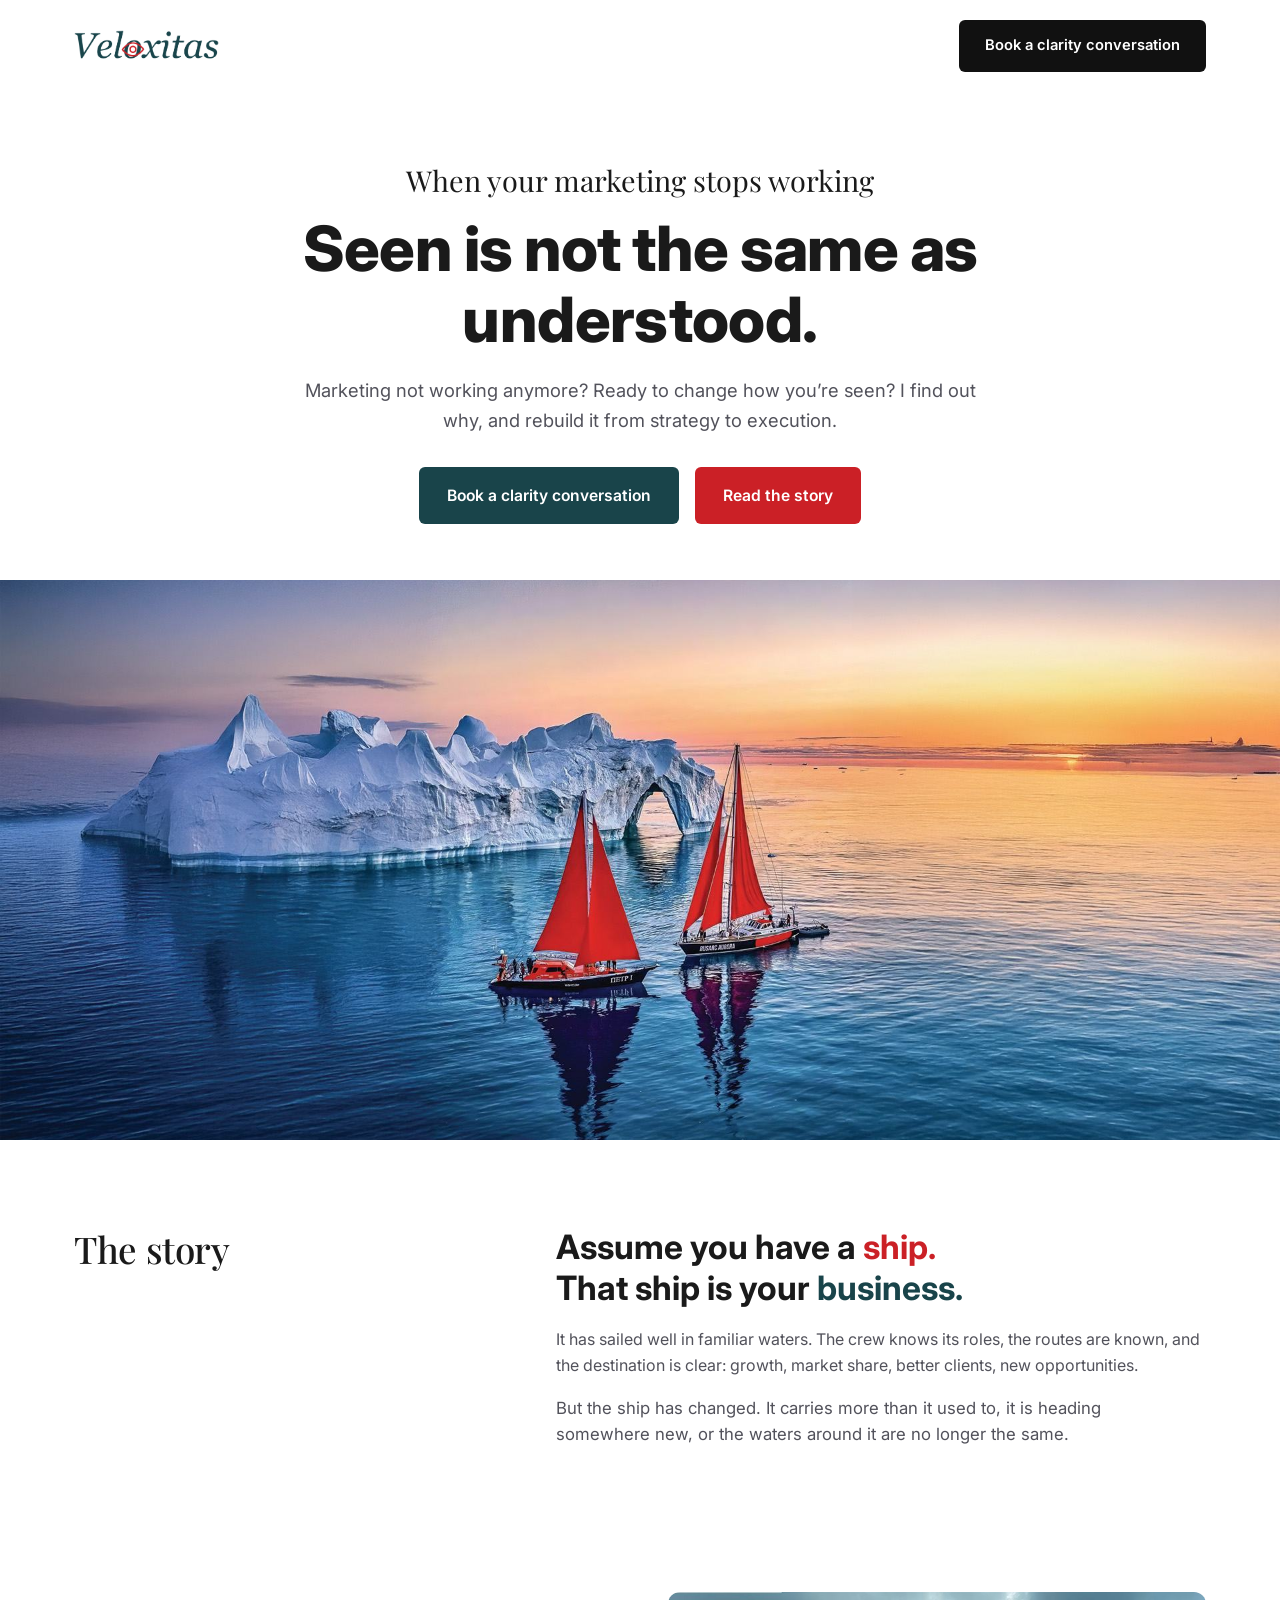
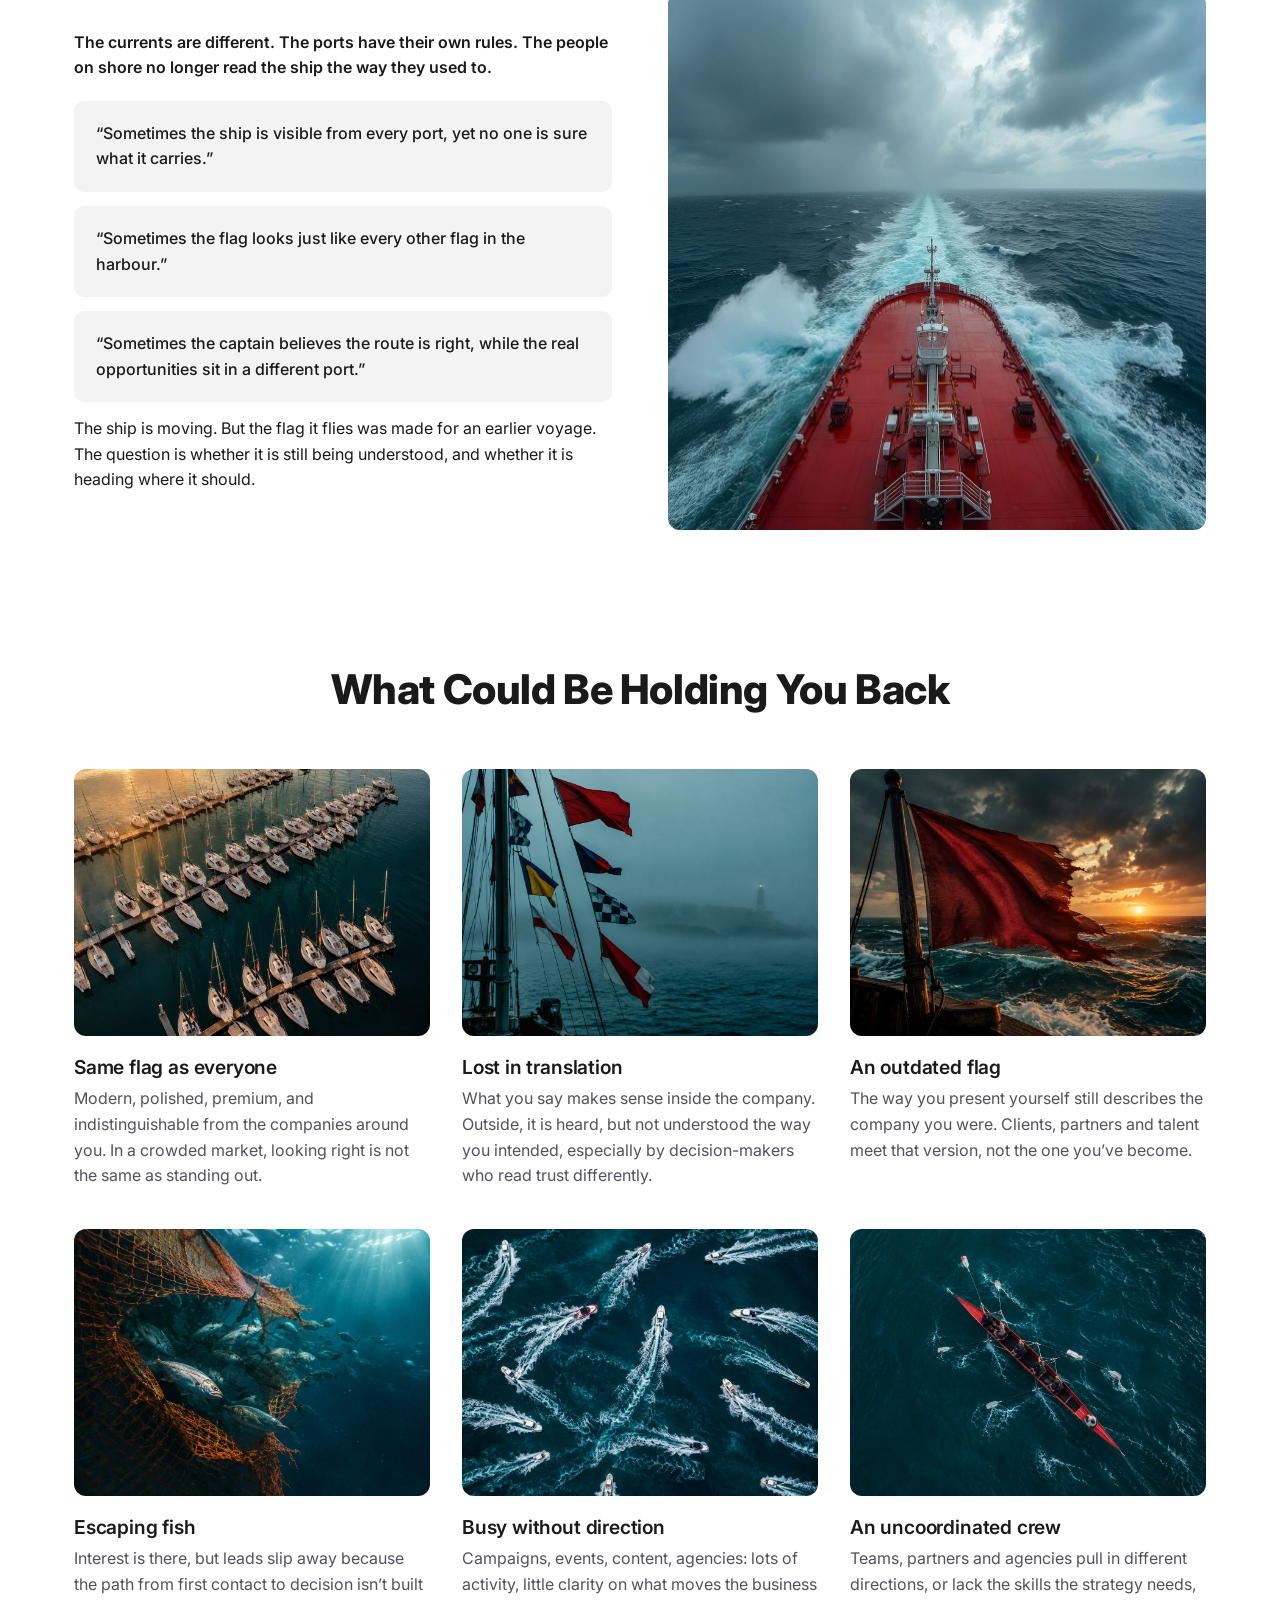
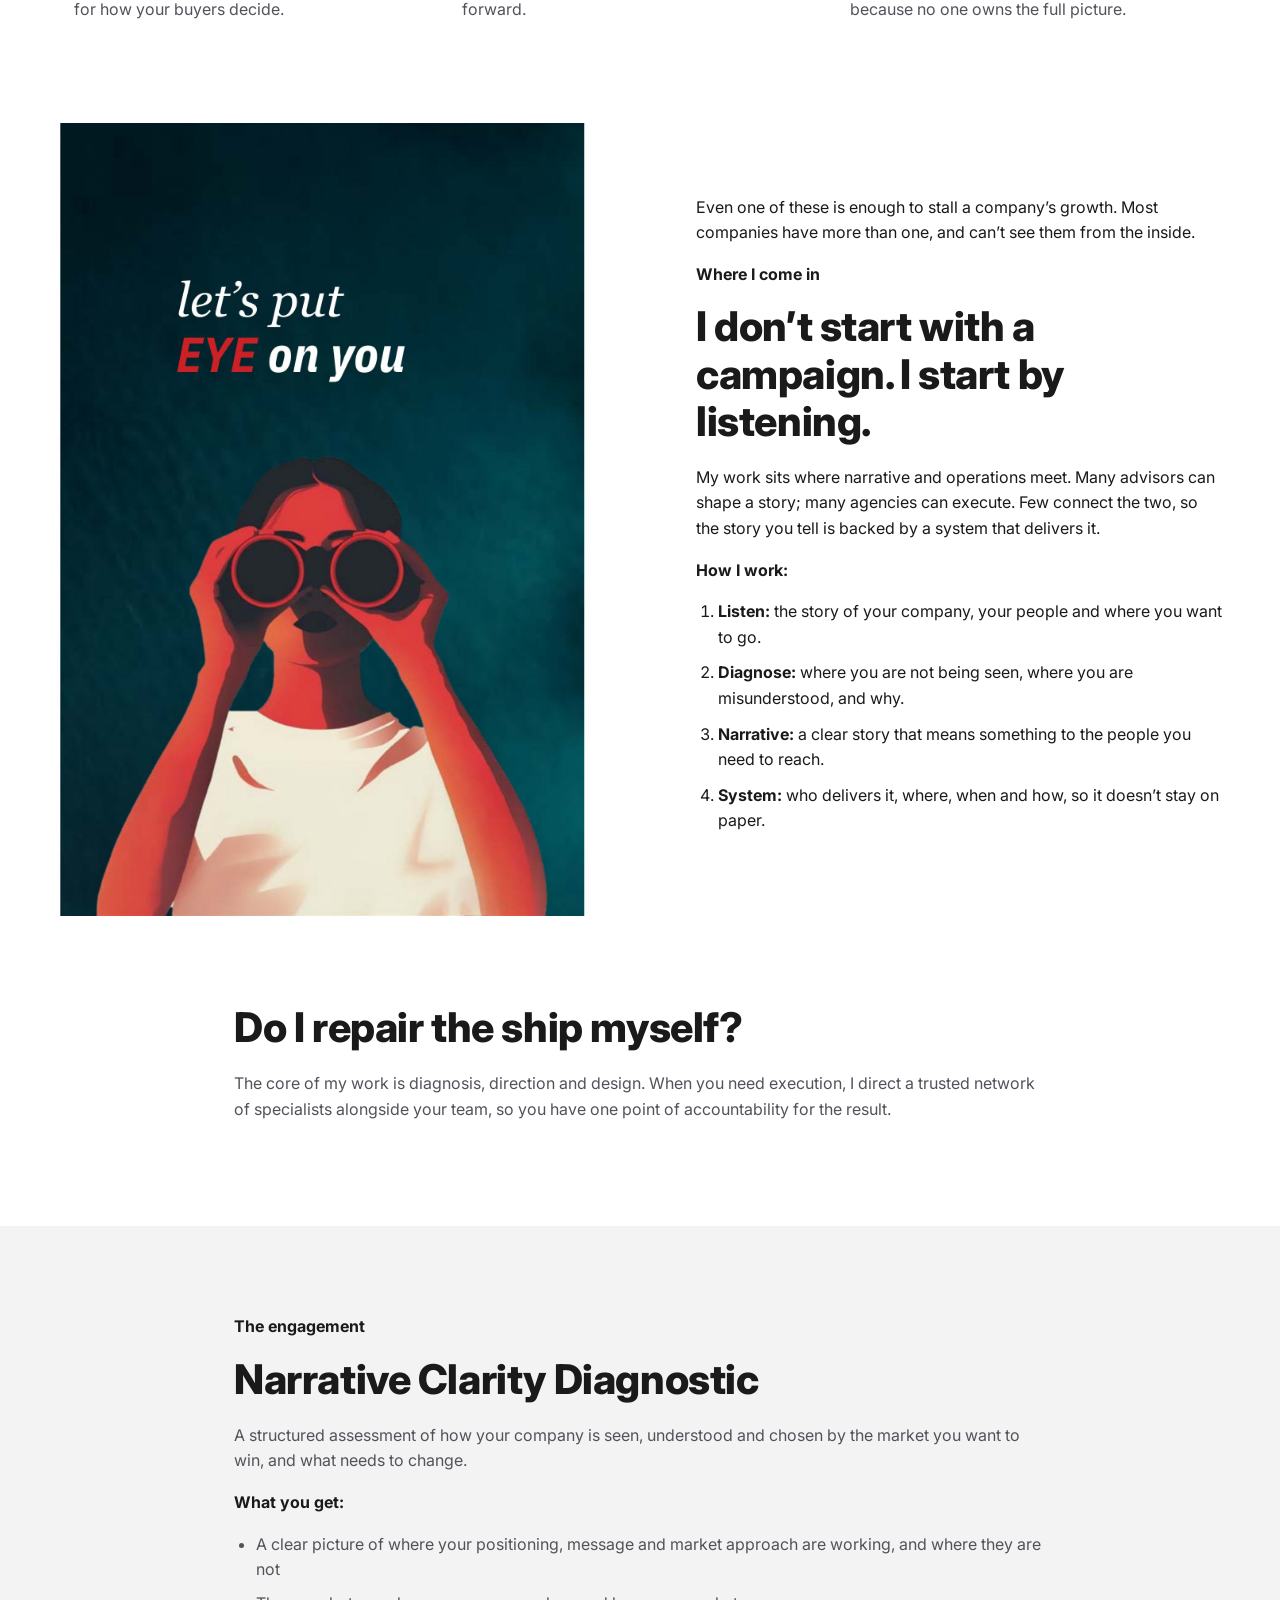
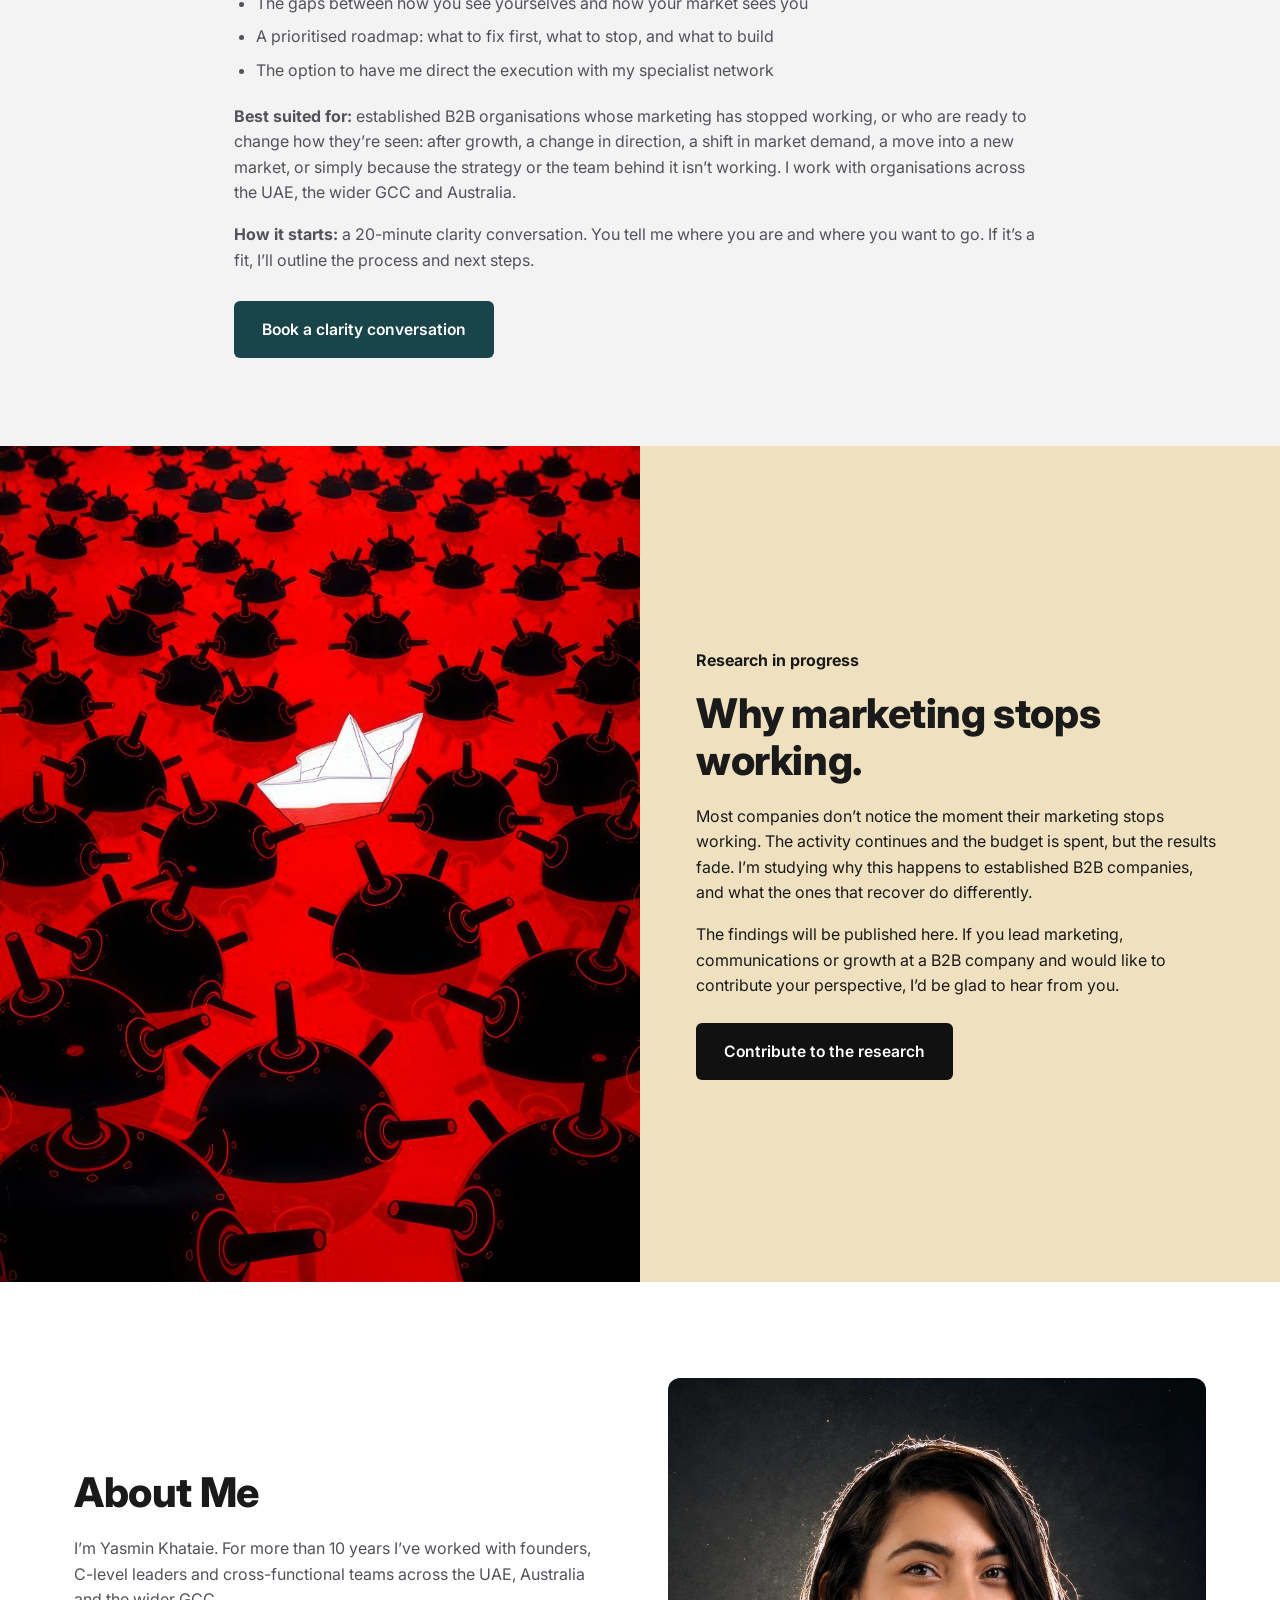
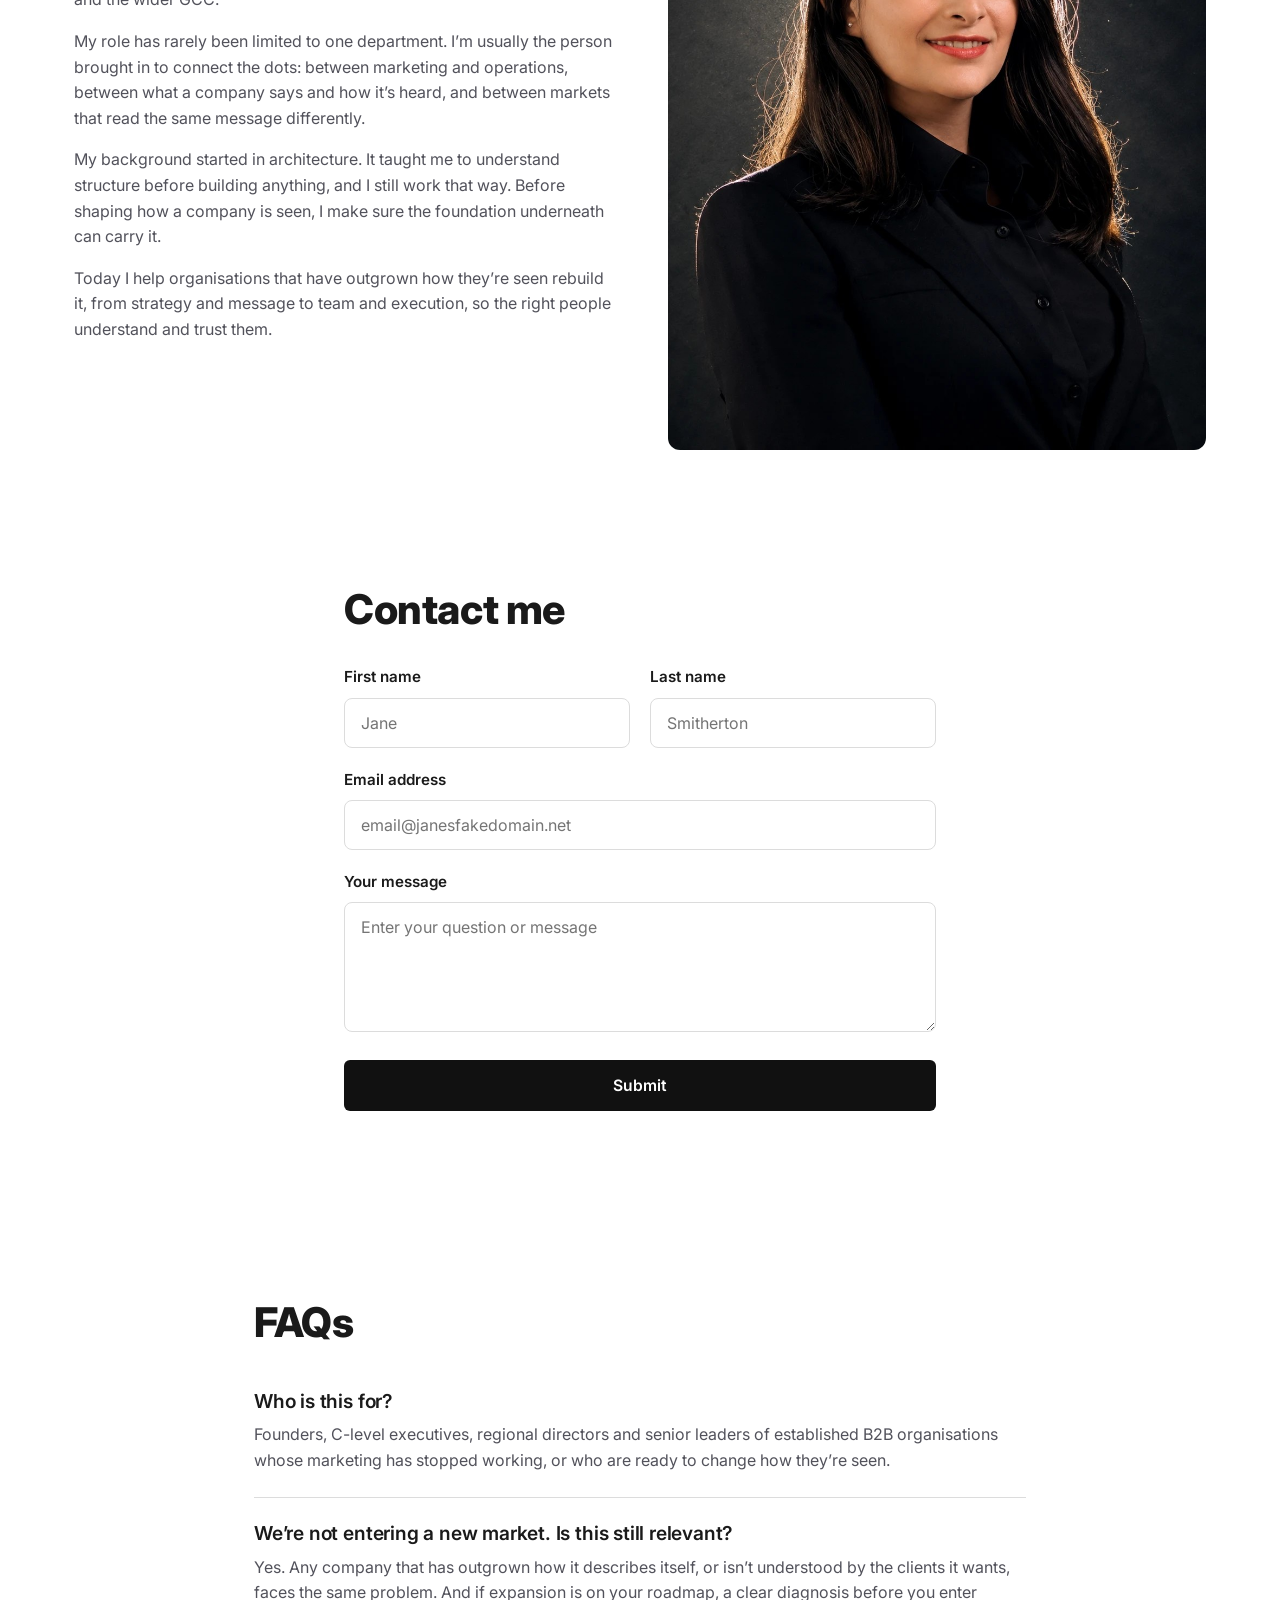
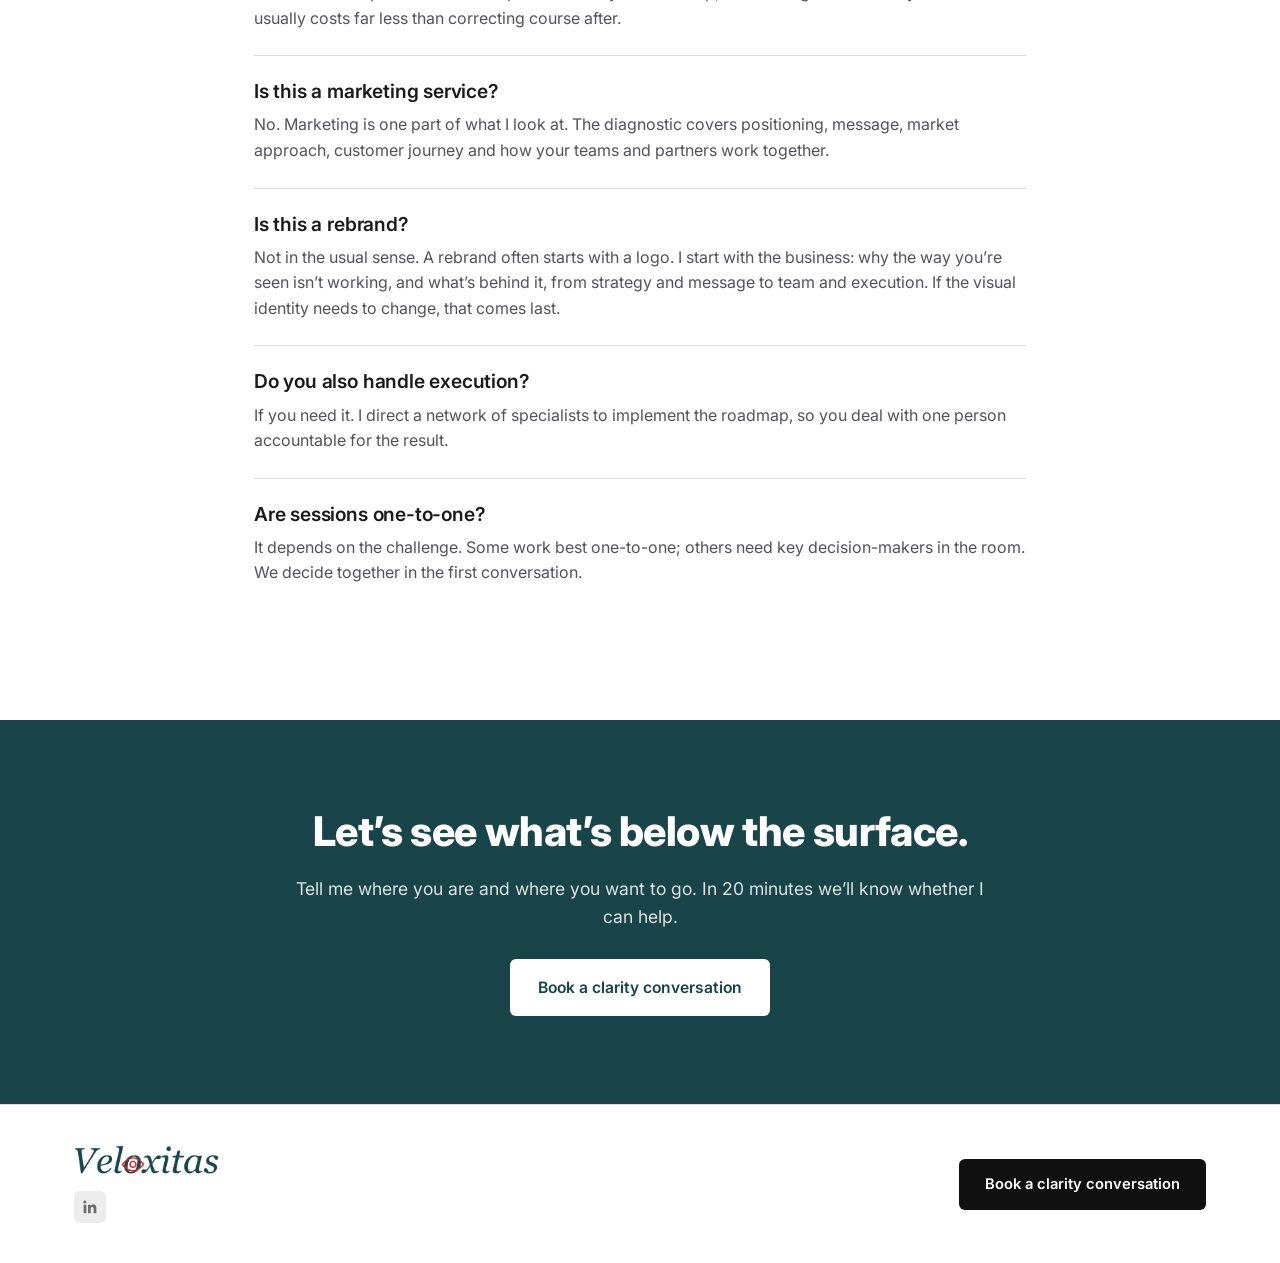
==== index.html @ 5ca8a9f6 "Remove announcement bar linking to Veloxitas Agency Co-Authored-By: Claude Opus 5.5 <noreply@anthrop" ====
<!DOCTYPE html>
<html lang="en">
<head>
<meta charset="UTF-8">
<meta name="viewport" content="width=device-width, initial-scale=1.0">
<title>Veloxitas | When your marketing stops working</title>
<meta name="description" content="Marketing not working anymore? Ready to change how you&rsquo;re seen? Yasmin Khataie finds out why, and rebuilds it from strategy to execution.">
<link rel="icon" href="assets/favicon.svg" type="image/svg+xml">
<link rel="preconnect" href="https://fonts.googleapis.com">
<link rel="preconnect" href="https://fonts.gstatic.com" crossorigin>
<link href="https://fonts.googleapis.com/css2?family=Playfair+Display:ital,wght@0,500;0,600;1,500;1,600&family=Inter:wght@400;500;600;700;800&display=swap" rel="stylesheet">
<link rel="stylesheet" href="styles.css">
</head>
<body>

<a class="skip-link" href="#main">Skip to content</a>

<!-- STICKY TOP (header) -->
<div class="site-top">
  <!-- HEADER -->
  <header class="site-header">
    <div class="container header-inner">
      <a href="#top" class="logo" aria-label="Veloxitas — home">
        <img src="assets/logo-veloxitas.png" alt="Veloxitas" class="logo-img">
      </a>
      <a href="https://calendly.com/yasmin-veloxitas" target="_blank" rel="noopener" class="btn btn-dark nav-cta">Book a clarity conversation</a>
      <button class="nav-toggle" aria-label="Toggle menu" aria-expanded="false" aria-controls="mobile-menu">
        <span></span><span></span><span></span>
      </button>
    </div>
    <div class="mobile-menu" id="mobile-menu">
      <a href="#story">The story</a>
      <a href="#problems">What's holding you back</a>
      <a href="#how-it-works">The engagement</a>
      <a href="#research">Research</a>
      <a href="#about">About me</a>
      <a href="#faqs">FAQs</a>
      <a href="https://calendly.com/yasmin-veloxitas" target="_blank" rel="noopener" class="btn btn-dark">Book a clarity conversation</a>
    </div>
  </header>
</div>

<main id="main">

  <!-- HERO -->
  <section class="hero" id="top">
    <div class="container hero-inner">
      <p class="eyebrow">When your marketing stops working</p>
      <h1>Seen is not the same as understood.</h1>
      <p class="hero-lead">Marketing not working anymore? Ready to change how you&rsquo;re seen? I find out why, and rebuild it from strategy to execution.</p>
      <div class="btn-row">
        <a href="https://calendly.com/yasmin-veloxitas" target="_blank" rel="noopener" class="btn btn-teal">Book a clarity conversation</a>
        <a href="#story" class="btn btn-red">Read the story</a>
      </div>
    </div>
    <div class="hero-image">
      <img src="assets/hero-iceberg.jpg" alt="Two sailboats with red sails gliding past an iceberg at sunset" loading="eager">
    </div>
  </section>

  <!-- STORY -->
  <section class="story" id="story">
    <div class="container story-grid">
      <h2 class="story-title">The story</h2>
      <div class="story-copy">
        <p class="story-statement"><strong>Assume you have a <span class="text-red">ship.</span></strong>
        <strong>That ship is your <span class="text-teal">business.</span></strong></p>
        <p>It has sailed well in familiar waters. The crew knows its roles, the routes are known, and the destination is clear: growth, market share, better clients, new opportunities.</p>
        <p>But the ship has changed. It carries more than it used to, it is heading somewhere new, or the waters around it are no longer the same.</p>
      </div>
    </div>
  </section>

  <!-- DESTINATION -->
  <section class="destination">
    <div class="container destination-grid">
      <div class="destination-copy">
        <p class="destination-note">The currents are different. The ports have their own rules. The people on shore no longer read the ship the way they used to.</p>
        <div class="quote-bubble">&ldquo;Sometimes the ship is visible from every port, yet no one is sure what it carries.&rdquo;</div>
        <div class="quote-bubble">&ldquo;Sometimes the flag looks just like every other flag in the harbour.&rdquo;</div>
        <div class="quote-bubble">&ldquo;Sometimes the captain believes the route is right, while the real opportunities sit in a different port.&rdquo;</div>
        <p class="destination-close">The ship is moving. But the flag it flies was made for an earlier voyage. The question is whether it is still being understood, and whether it is heading where it should.</p>
      </div>
      <div class="destination-image">
        <img src="assets/ship-storm.jpg" alt="The bow of a red ship cutting through a stormy sea" loading="lazy">
      </div>
    </div>
  </section>

  <!-- PROBLEMS -->
  <section class="problems" id="problems">
    <div class="container">
      <h2 class="section-heading center">What Could Be Holding You Back</h2>
      <div class="card-grid">
        <article class="card">
          <img src="assets/card-same-flag.jpg" alt="Aerial view of rows of identical white sailboats moored in a marina" loading="lazy">
          <h3>Same flag as everyone</h3>
          <p>Modern, polished, premium, and indistinguishable from the companies around you. In a crowded market, looking right is not the same as standing out.</p>
        </article>
        <article class="card">
          <img src="assets/card-lost-in-translation.jpg" alt="Signal flags on a ship's mast in thick fog, a lighthouse faint in the distance" loading="lazy">
          <h3>Lost in translation</h3>
          <p>What you say makes sense inside the company. Outside, it is heard, but not understood the way you intended, especially by decision-makers who read trust differently.</p>
        </article>
        <article class="card">
          <img src="assets/card-outdated-flag.jpg" alt="A faded, frayed red flag on an old ship against a stormy sunset sea" loading="lazy">
          <h3>An outdated flag</h3>
          <p>The way you present yourself still describes the company you were. Clients, partners and talent meet that version, not the one you&rsquo;ve become.</p>
        </article>
        <article class="card">
          <img src="assets/card-escaping-fish-net.jpg" alt="Fish slipping out through a torn orange fishing net underwater" loading="lazy">
          <h3>Escaping fish</h3>
          <p>Interest is there, but leads slip away because the path from first contact to decision isn&rsquo;t built for how your buyers decide.</p>
        </article>
        <article class="card">
          <img src="assets/card-busy-without-direction.jpg" alt="Aerial view of speedboats racing in different directions, their wakes crossing" loading="lazy">
          <h3>Busy without direction</h3>
          <p>Campaigns, events, content, agencies: lots of activity, little clarity on what moves the business forward.</p>
        </article>
        <article class="card">
          <img src="assets/card-uncoordinated-oars.jpg" alt="Aerial view of a red rowing boat with oars out of sync" loading="lazy">
          <h3>An uncoordinated crew</h3>
          <p>Teams, partners and agencies pull in different directions, or lack the skills the strategy needs, because no one owns the full picture.</p>
        </article>
      </div>
    </div>
  </section>

  <!-- COME IN -->
  <section class="come-in">
    <div class="come-in-image">
      <img src="assets/come-in-illustration.jpg" alt="Illustration of a person looking through binoculars" loading="lazy">
    </div>
    <div class="come-in-copy">
      <p>Even one of these is enough to stall a company&rsquo;s growth. Most companies have more than one, and can&rsquo;t see them from the inside.</p>
      <p class="lead-line">Where I come in</p>
      <h2>I don&rsquo;t start with a campaign. I start by listening.</h2>
      <p>My work sits where narrative and operations meet. Many advisors can shape a story; many agencies can execute. Few connect the two, so the story you tell is backed by a system that delivers it.</p>
      <p class="lead-line">How I work:</p>
      <ol class="steps-list">
        <li><strong>Listen:</strong> the story of your company, your people and where you want to go.</li>
        <li><strong>Diagnose:</strong> where you are not being seen, where you are misunderstood, and why.</li>
        <li><strong>Narrative:</strong> a clear story that means something to the people you need to reach.</li>
        <li><strong>System:</strong> who delivers it, where, when and how, so it doesn&rsquo;t stay on paper.</li>
      </ol>
    </div>
  </section>

  <!-- REPAIR -->
  <section class="repair">
    <div class="container">
      <h2>Do I repair the ship myself?</h2>
      <p>The core of my work is diagnosis, direction and design. When you need execution, I direct a trusted network of specialists alongside your team, so you have one point of accountability for the result.</p>
    </div>
  </section>

  <!-- HOW IT WORKS (THE ENGAGEMENT) -->
  <section class="how-it-works" id="how-it-works">
    <div class="container how-grid how-grid-single">
      <div class="how-copy">
        <p class="lead-line">The engagement</p>
        <h2>Narrative Clarity Diagnostic</h2>
        <p>A structured assessment of how your company is seen, understood and chosen by the market you want to win, and what needs to change.</p>
        <p class="lead-line">What you get:</p>
        <ul class="plain-list">
          <li>A clear picture of where your positioning, message and market approach are working, and where they are not</li>
          <li>The gaps between how you see yourselves and how your market sees you</li>
          <li>A prioritised roadmap: what to fix first, what to stop, and what to build</li>
          <li>The option to have me direct the execution with my specialist network</li>
        </ul>
        <p><strong>Best suited for:</strong> established B2B organisations whose marketing has stopped working, or who are ready to change how they&rsquo;re seen: after growth, a change in direction, a shift in market demand, a move into a new market, or simply because the strategy or the team behind it isn&rsquo;t working. I work with organisations across the UAE, the wider GCC and Australia.</p>
        <p><strong>How it starts:</strong> a 20-minute clarity conversation. You tell me where you are and where you want to go. If it&rsquo;s a fit, I&rsquo;ll outline the process and next steps.</p>
        <a href="https://calendly.com/yasmin-veloxitas" target="_blank" rel="noopener" class="btn btn-teal">Book a clarity conversation</a>
      </div>
    </div>
  </section>

  <!-- RESEARCH IN PROGRESS -->
  <section class="outside" id="research">
    <div class="outside-image">
      <img src="assets/why-bring-in.jpg" alt="A white paper boat navigating through a sea of black mines on a red background" loading="lazy">
    </div>
    <div class="outside-copy">
      <p class="lead-line">Research in progress</p>
      <h2>Why marketing stops working.</h2>
      <p>Most companies don&rsquo;t notice the moment their marketing stops working. The activity continues and the budget is spent, but the results fade. I&rsquo;m studying why this happens to established B2B companies, and what the ones that recover do differently.</p>
      <p>The findings will be published here. If you lead marketing, communications or growth at a B2B company and would like to contribute your perspective, I&rsquo;d be glad to hear from you.</p>
      <div><a href="#contact" class="btn btn-black">Contribute to the research</a></div>
    </div>
  </section>

  <!-- ABOUT -->
  <section class="about" id="about">
    <div class="container about-grid">
      <div class="about-copy">
        <h2>About Me</h2>
        <p>I&rsquo;m Yasmin Khataie. For more than 10 years I&rsquo;ve worked with founders, C-level leaders and cross-functional teams across the UAE, Australia and the wider GCC.</p>
        <p>My role has rarely been limited to one department. I&rsquo;m usually the person brought in to connect the dots: between marketing and operations, between what a company says and how it&rsquo;s heard, and between markets that read the same message differently.</p>
        <p>My background started in architecture. It taught me to understand structure before building anything, and I still work that way. Before shaping how a company is seen, I make sure the foundation underneath can carry it.</p>
        <p>Today I help organisations that have outgrown how they&rsquo;re seen rebuild it, from strategy and message to team and execution, so the right people understand and trust them.</p>
      </div>
      <div class="about-image">
        <img src="assets/about-me-new.jpg" alt="Portrait of Yasmin Khataie wearing a black shirt against a dark backdrop" loading="lazy">
      </div>
    </div>
  </section>

  <!-- CONTACT -->
  <section class="contact" id="contact">
    <div class="container">
      <h2>Contact me</h2>
      <form class="contact-form" id="contact-form" action="https://formsubmit.co/ajax/yasmin@veloxitas.com" method="POST" novalidate>
        <input type="hidden" name="_subject" value="New enquiry from the website">
        <input type="hidden" name="_template" value="table">
        <input type="hidden" name="_captcha" value="false">
        <input type="text" name="_honey" style="display:none" tabindex="-1" autocomplete="off">
        <div class="form-row">
          <div class="form-field">
            <label for="first-name">First name</label>
            <input type="text" id="first-name" name="First name" placeholder="Jane" required>
          </div>
          <div class="form-field">
            <label for="last-name">Last name</label>
            <input type="text" id="last-name" name="Last name" placeholder="Smitherton" required>
          </div>
        </div>
        <div class="form-field">
          <label for="email">Email address</label>
          <input type="email" id="email" name="Email address" placeholder="email@janesfakedomain.net" required>
        </div>
        <div class="form-field">
          <label for="message">Your message</label>
          <textarea id="message" name="Message" rows="5" placeholder="Enter your question or message" required></textarea>
        </div>
        <button type="submit" class="btn btn-black btn-block">Submit</button>
        <p class="form-status" id="form-status" role="status" aria-live="polite"></p>
      </form>
    </div>
  </section>

  <!-- FAQS -->
  <section class="faqs" id="faqs">
    <div class="container">
      <h2>FAQs</h2>
      <div class="faq-item">
        <h3>Who is this for?</h3>
        <p>Founders, C-level executives, regional directors and senior leaders of established B2B organisations whose marketing has stopped working, or who are ready to change how they&rsquo;re seen.</p>
      </div>
      <div class="faq-item">
        <h3>We&rsquo;re not entering a new market. Is this still relevant?</h3>
        <p>Yes. Any company that has outgrown how it describes itself, or isn&rsquo;t understood by the clients it wants, faces the same problem. And if expansion is on your roadmap, a clear diagnosis before you enter usually costs far less than correcting course after.</p>
      </div>
      <div class="faq-item">
        <h3>Is this a marketing service?</h3>
        <p>No. Marketing is one part of what I look at. The diagnostic covers positioning, message, market approach, customer journey and how your teams and partners work together.</p>
      </div>
      <div class="faq-item">
        <h3>Is this a rebrand?</h3>
        <p>Not in the usual sense. A rebrand often starts with a logo. I start with the business: why the way you&rsquo;re seen isn&rsquo;t working, and what&rsquo;s behind it, from strategy and message to team and execution. If the visual identity needs to change, that comes last.</p>
      </div>
      <div class="faq-item">
        <h3>Do you also handle execution?</h3>
        <p>If you need it. I direct a network of specialists to implement the roadmap, so you deal with one person accountable for the result.</p>
      </div>
      <div class="faq-item">
        <h3>Are sessions one-to-one?</h3>
        <p>It depends on the challenge. Some work best one-to-one; others need key decision-makers in the room. We decide together in the first conversation.</p>
      </div>
    </div>
  </section>

  <!-- CLOSING CTA -->
  <section class="closing-cta">
    <div class="container">
      <h2>Let&rsquo;s see what&rsquo;s below the surface.</h2>
      <p>Tell me where you are and where you want to go. In 20 minutes we&rsquo;ll know whether I can help.</p>
      <a href="https://calendly.com/yasmin-veloxitas" target="_blank" rel="noopener" class="btn btn-teal">Book a clarity conversation</a>
    </div>
  </section>

</main>

<!-- FOOTER -->
<footer class="site-footer">
  <div class="container footer-inner">
    <div>
      <a href="#top" class="logo" aria-label="Veloxitas — home">
        <img src="assets/logo-veloxitas.png" alt="Veloxitas" class="logo-img">
      </a>
      <a class="social-link" href="https://www.linkedin.com/in/yasmin-khataie/" target="_blank" rel="noopener" aria-label="LinkedIn">
        <svg viewBox="0 0 24 24" width="18" height="18" fill="currentColor" aria-hidden="true"><path d="M20.45 20.45h-3.56v-5.57c0-1.33-.02-3.03-1.85-3.03-1.85 0-2.14 1.45-2.14 2.94v5.66H9.34V9h3.42v1.56h.05c.48-.9 1.64-1.85 3.38-1.85 3.61 0 4.28 2.38 4.28 5.47v6.27zM5.34 7.43a2.07 2.07 0 1 1 0-4.13 2.07 2.07 0 0 1 0 4.13zM7.12 20.45H3.56V9h3.56v11.45z"/></svg>
      </a>
    </div>
    <a href="https://calendly.com/yasmin-veloxitas" target="_blank" rel="noopener" class="btn btn-dark">Book a clarity conversation</a>
  </div>
</footer>

<script src="script.js"></script>
</body>
</html>
---- styles.css ----
/* =========================================================
   Let's Put EYE on You — stylesheet
   ========================================================= */

:root {
  --teal: #19444a;
  --teal-dark: #123338;
  --red: #cb2026;
  --black: #111111;
  --text: #1a1a1a;
  --text-muted: #52525b;
  --gray-bg: #f3f3f3;
  --border: #dcdcdc;
  --cream: #efe1bf;
  --white: #ffffff;
  --blue: #2f9be0;

  --font-serif: 'Playfair Display', Georgia, 'Times New Roman', serif;
  --font-heading: 'Inter', 'Segoe UI', Arial, sans-serif;
  --font-body: 'Inter', 'Segoe UI', Arial, sans-serif;

  --container-width: 1180px;
}

* { box-sizing: border-box; }

html { scroll-behavior: smooth; }

body {
  margin: 0;
  font-family: var(--font-body);
  color: var(--text);
  line-height: 1.6;
  background: var(--white);
  -webkit-font-smoothing: antialiased;
}

img { max-width: 100%; display: block; }

a { color: inherit; text-decoration: none; }

.container {
  width: 100%;
  max-width: var(--container-width);
  margin: 0 auto;
  padding: 0 24px;
}

.skip-link {
  position: absolute;
  left: -999px;
  top: 0;
  background: var(--black);
  color: #fff;
  padding: 10px 16px;
  z-index: 1000;
}
.skip-link:focus { left: 12px; top: 12px; }

h1, h2, h3 {
  font-family: var(--font-heading);
  font-weight: 800;
  line-height: 1.15;
  margin: 0 0 20px;
  letter-spacing: -0.01em;
}

h2 { font-size: clamp(1.9rem, 3.2vw, 2.6rem); }
h3 { font-size: 1.2rem; font-weight: 600; }

p { margin: 0 0 16px; color: var(--text-muted); }

.text-red { color: var(--red); }
.text-teal { color: var(--teal); }

/* -------- buttons -------- */
.btn {
  display: inline-flex;
  align-items: center;
  justify-content: center;
  padding: 16px 28px;
  font-family: var(--font-heading);
  font-weight: 600;
  font-size: 0.98rem;
  border-radius: 6px;
  border: none;
  cursor: pointer;
  transition: transform 0.15s ease, opacity 0.15s ease;
  white-space: nowrap;
}
.btn:hover { transform: translateY(-2px); opacity: 0.92; }
.btn-teal { background: var(--teal); color: #fff; }
.btn-red { background: var(--red); color: #fff; }
.btn-black { background: var(--black); color: #fff; }
.btn-dark { background: var(--black); color: #fff; padding: 14px 26px; font-size: 0.92rem; }
.btn-block { width: 100%; }

.btn-row { display: flex; gap: 16px; flex-wrap: wrap; }

/* -------- sticky top (header) -------- */
.site-top {
  position: sticky;
  top: 0;
  z-index: 100;
}

/* -------- header -------- */
.site-header {
  background: rgba(255,255,255,0.96);
  backdrop-filter: saturate(180%) blur(6px);
  border-bottom: 1px solid transparent;
}
.header-inner {
  display: flex;
  align-items: center;
  justify-content: space-between;
  padding-top: 20px;
  padding-bottom: 20px;
}
.logo {
  display: flex;
  align-items: center;
  gap: 8px;
}
.logo-img { height: 32px; width: auto; display: block; }

.nav-toggle {
  display: none;
  flex-direction: column;
  justify-content: center;
  gap: 5px;
  width: 40px;
  height: 40px;
  background: none;
  border: none;
  cursor: pointer;
}
.nav-toggle span {
  display: block;
  height: 2px;
  background: var(--black);
  border-radius: 2px;
}

.mobile-menu {
  display: none;
  flex-direction: column;
  gap: 4px;
  padding: 8px 24px 24px;
  border-top: 1px solid var(--border);
}
.mobile-menu a:not(.btn) {
  padding: 12px 0;
  font-weight: 500;
  border-bottom: 1px solid var(--border);
}
.mobile-menu .btn { margin-top: 14px; text-align: center; }

.site-header.menu-open .mobile-menu { display: flex; }

/* -------- hero -------- */
.hero { padding-top: 64px; text-align: center; }
.hero-inner { max-width: 860px; }
.eyebrow {
  font-family: var(--font-serif);
  font-size: clamp(1.3rem, 2.4vw, 1.8rem);
  color: var(--text);
  margin-bottom: 10px;
}
.hero h1 {
  font-size: clamp(2.4rem, 6vw, 3.9rem);
  font-weight: 800;
}
.hero-lead {
  font-size: 1.15rem;
  max-width: 700px;
  margin: 0 auto 32px;
}
.hero .btn-row { justify-content: center; margin-bottom: 56px; }
.hero-image { width: 100%; line-height: 0; }
.hero-image img { width: 100%; height: clamp(240px, 46vw, 560px); object-fit: cover; }

/* -------- story -------- */
.story { padding: 88px 0; }
.story-grid {
  display: grid;
  grid-template-columns: 0.8fr 1.2fr;
  gap: 48px;
  align-items: start;
}
.story-title {
  font-family: var(--font-serif);
  font-weight: 500;
  font-size: clamp(1.7rem, 3vw, 2.3rem);
  color: var(--text);
}
.story-statement {
  font-family: var(--font-heading);
  font-size: clamp(1.5rem, 3vw, 2.1rem);
  font-weight: 800;
  line-height: 1.15;
  color: var(--text);
  margin-bottom: 20px;
}
.story-statement strong { display: block; margin-bottom: 2px; }
.story-copy p:last-child { font-size: 1.05rem; max-width: 560px; }

/* -------- destination -------- */
.destination { padding: 40px 0 96px; }
.destination-grid {
  display: grid;
  grid-template-columns: 1fr 1fr;
  gap: 56px;
  align-items: center;
}
.check-list { list-style: none; margin: 0 0 28px; padding: 0; }
.check-list li {
  position: relative;
  padding-left: 34px;
  font-size: 1.2rem;
  font-weight: 700;
  margin-bottom: 10px;
  color: var(--text);
}
.check-list li::before {
  content: "";
  position: absolute;
  left: 0;
  top: 6px;
  width: 10px;
  height: 10px;
  border-radius: 50%;
  background: var(--red);
}
.destination-note { font-weight: 600; color: var(--text); margin-bottom: 20px; }
.quote-bubble {
  background: var(--gray-bg);
  border-radius: 10px;
  padding: 20px 22px;
  margin-bottom: 14px;
  font-weight: 500;
  color: var(--text);
}
.destination-image img { border-radius: 12px; width: 100%; height: 100%; object-fit: cover; }

/* -------- problems -------- */
.problems { padding: 40px 0 100px; }
.section-heading.center { text-align: center; max-width: 780px; margin-left: auto; margin-right: auto; margin-bottom: 56px; }
.card-grid {
  display: grid;
  grid-template-columns: repeat(3, 1fr);
  gap: 40px 32px;
}
.card img { border-radius: 12px; aspect-ratio: 4/3; object-fit: cover; margin-bottom: 20px; }
.card h3 { margin-bottom: 8px; }
.card p { margin-bottom: 0; }

/* -------- come-in -------- */
.come-in {
  display: grid;
  grid-template-columns: 1fr 1fr;
}
.come-in-image { background: var(--teal-dark); min-height: 480px; }
.come-in-image img { width: 100%; height: 100%; object-fit: cover; display: block; }
.come-in-copy {
  padding: 72px 56px;
  display: flex;
  flex-direction: column;
  justify-content: center;
}
.come-in-copy p, .come-in-copy h2 { color: var(--text); }
.lead-line { font-weight: 700; color: var(--text); }

/* -------- repair -------- */
.repair { padding: 88px 0; max-width: 860px; margin: 0 auto; }
.repair .container { max-width: 860px; }

/* -------- how it works -------- */
.how-it-works { background: var(--gray-bg); padding: 88px 0; overflow: hidden; }
.how-grid {
  display: grid;
  grid-template-columns: 1.3fr 0.9fr;
  gap: 40px;
  align-items: center;
}
.how-copy .btn { margin-top: 12px; }
.how-illustration { display: flex; justify-content: center; }
.how-illustration img { width: 260px; height: 260px; border-radius: 50%; object-fit: cover; background: #f0e6cd; }

/* -------- outside -------- */
.outside {
  display: grid;
  grid-template-columns: 1fr 1fr;
}
.outside-image { min-height: 520px; }
.outside-image svg { width: 100%; height: 100%; display: block; }
.outside-copy {
  background: var(--cream);
  padding: 72px 56px;
  display: flex;
  flex-direction: column;
  justify-content: center;
}
.outside-copy p, .outside-copy h2 { color: var(--text); }

/* -------- about -------- */
.about { padding: 96px 0; }
.about-grid {
  display: grid;
  grid-template-columns: 1fr 1fr;
  gap: 56px;
  align-items: center;
}
.about-image img { border-radius: 12px; width: 100%; aspect-ratio: 4/5; object-fit: cover; }

/* -------- contact -------- */
.contact { padding: 40px 0 96px; }
.contact .container { max-width: 640px; }
.contact-form { margin-top: 32px; }
.form-row { display: grid; grid-template-columns: 1fr 1fr; gap: 20px; }
.form-field { margin-bottom: 20px; }
.form-field label { display: block; font-weight: 600; margin-bottom: 8px; font-size: 0.95rem; }
.form-field input, .form-field textarea {
  width: 100%;
  padding: 14px 16px;
  border: 1px solid var(--border);
  border-radius: 8px;
  font-family: var(--font-body);
  font-size: 1rem;
  color: var(--text);
  background: #fff;
}
.form-field input:focus, .form-field textarea:focus {
  outline: 2px solid var(--teal);
  outline-offset: 1px;
}
.form-field textarea { resize: vertical; }
.form-status { margin-top: 14px; font-weight: 600; min-height: 1.4em; }
.form-status.success { color: var(--teal); }
.form-status.error { color: var(--red); }

/* -------- faqs -------- */
.faqs { padding: 40px 0 110px; }
.faqs .container { max-width: 820px; }
.faq-item { padding: 24px 0; border-bottom: 1px solid var(--border); }
.faq-item:last-child { border-bottom: none; }
.faq-item h3 { margin-bottom: 10px; }
.faq-item p { margin-bottom: 0; }

/* -------- footer -------- */
.site-footer { border-top: 1px solid var(--border); padding: 40px 0; }
.footer-inner {
  display: flex;
  align-items: center;
  justify-content: space-between;
  flex-wrap: wrap;
  gap: 20px;
}
.footer-inner > div { display: flex; flex-direction: column; gap: 14px; align-items: flex-start; }
.social-link {
  display: inline-flex;
  align-items: center;
  justify-content: center;
  width: 32px;
  height: 32px;
  border-radius: 6px;
  background: #ececec;
  color: #6b6b6b;
}

/* =========================================================
   Responsive
   ========================================================= */
@media (max-width: 900px) {
  .story-grid { grid-template-columns: 1fr; }
  .destination-grid { grid-template-columns: 1fr; }
  .destination-image { order: -1; }
  .destination-image img { aspect-ratio: 16/10; }
  .card-grid { grid-template-columns: repeat(2, 1fr); }
  .come-in { grid-template-columns: 1fr; }
  .come-in-image { min-height: 360px; }
  .outside { grid-template-columns: 1fr; }
  .outside-image { min-height: 360px; order: -1; }
  .about-grid { grid-template-columns: 1fr; }
  .about-image { order: -1; max-width: 420px; }
  .how-grid { grid-template-columns: 1fr; text-align: center; }
  .how-illustration { order: -1; }
}

@media (max-width: 720px) {
  .nav-cta { display: none; }
  .nav-toggle { display: flex; }
  .card-grid { grid-template-columns: 1fr; }
  .form-row { grid-template-columns: 1fr; }
  .come-in-copy, .outside-copy { padding: 56px 24px; }
  .hero { padding-top: 40px; }
  .story, .repair, .about, .how-it-works { padding-top: 60px; padding-bottom: 60px; }
}

/* -------- copy update additions -------- */
.destination-close { color: var(--text); margin-top: 12px; margin-bottom: 0; }
.steps-list { margin: 0; padding-left: 22px; color: var(--text); }
.steps-list li { margin-bottom: 10px; }
.plain-list { margin: 0 0 20px; padding-left: 22px; color: var(--text-muted); }
.plain-list li { margin-bottom: 8px; }
.how-grid-single { grid-template-columns: 1fr; max-width: 860px; }
.outside-copy .btn { margin-top: 8px; }
.closing-cta { background: var(--teal); padding: 88px 0; text-align: center; }
.closing-cta .container { max-width: 760px; }
.closing-cta h2 { color: #fff; }
.closing-cta p { color: rgba(255,255,255,0.85); font-size: 1.1rem; margin-bottom: 28px; }
.closing-cta .btn-teal { background: #fff; color: var(--teal); }
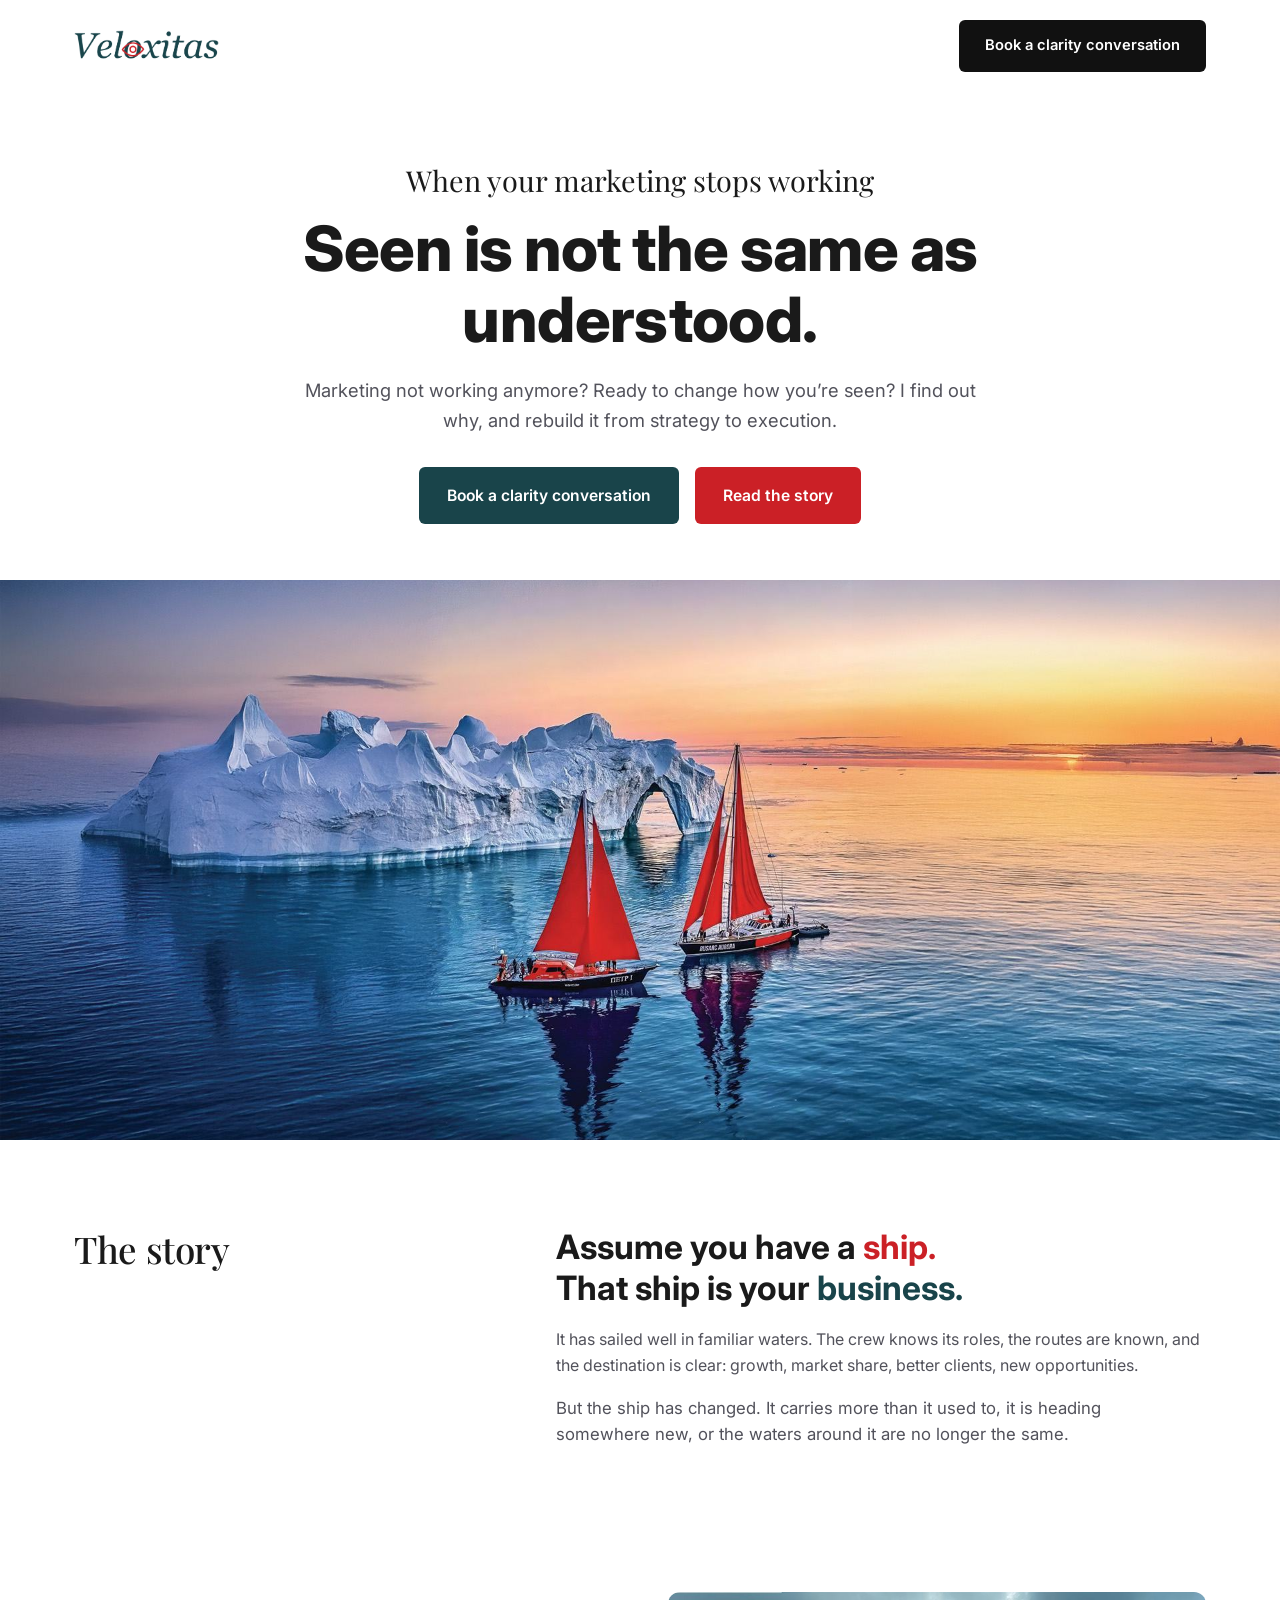
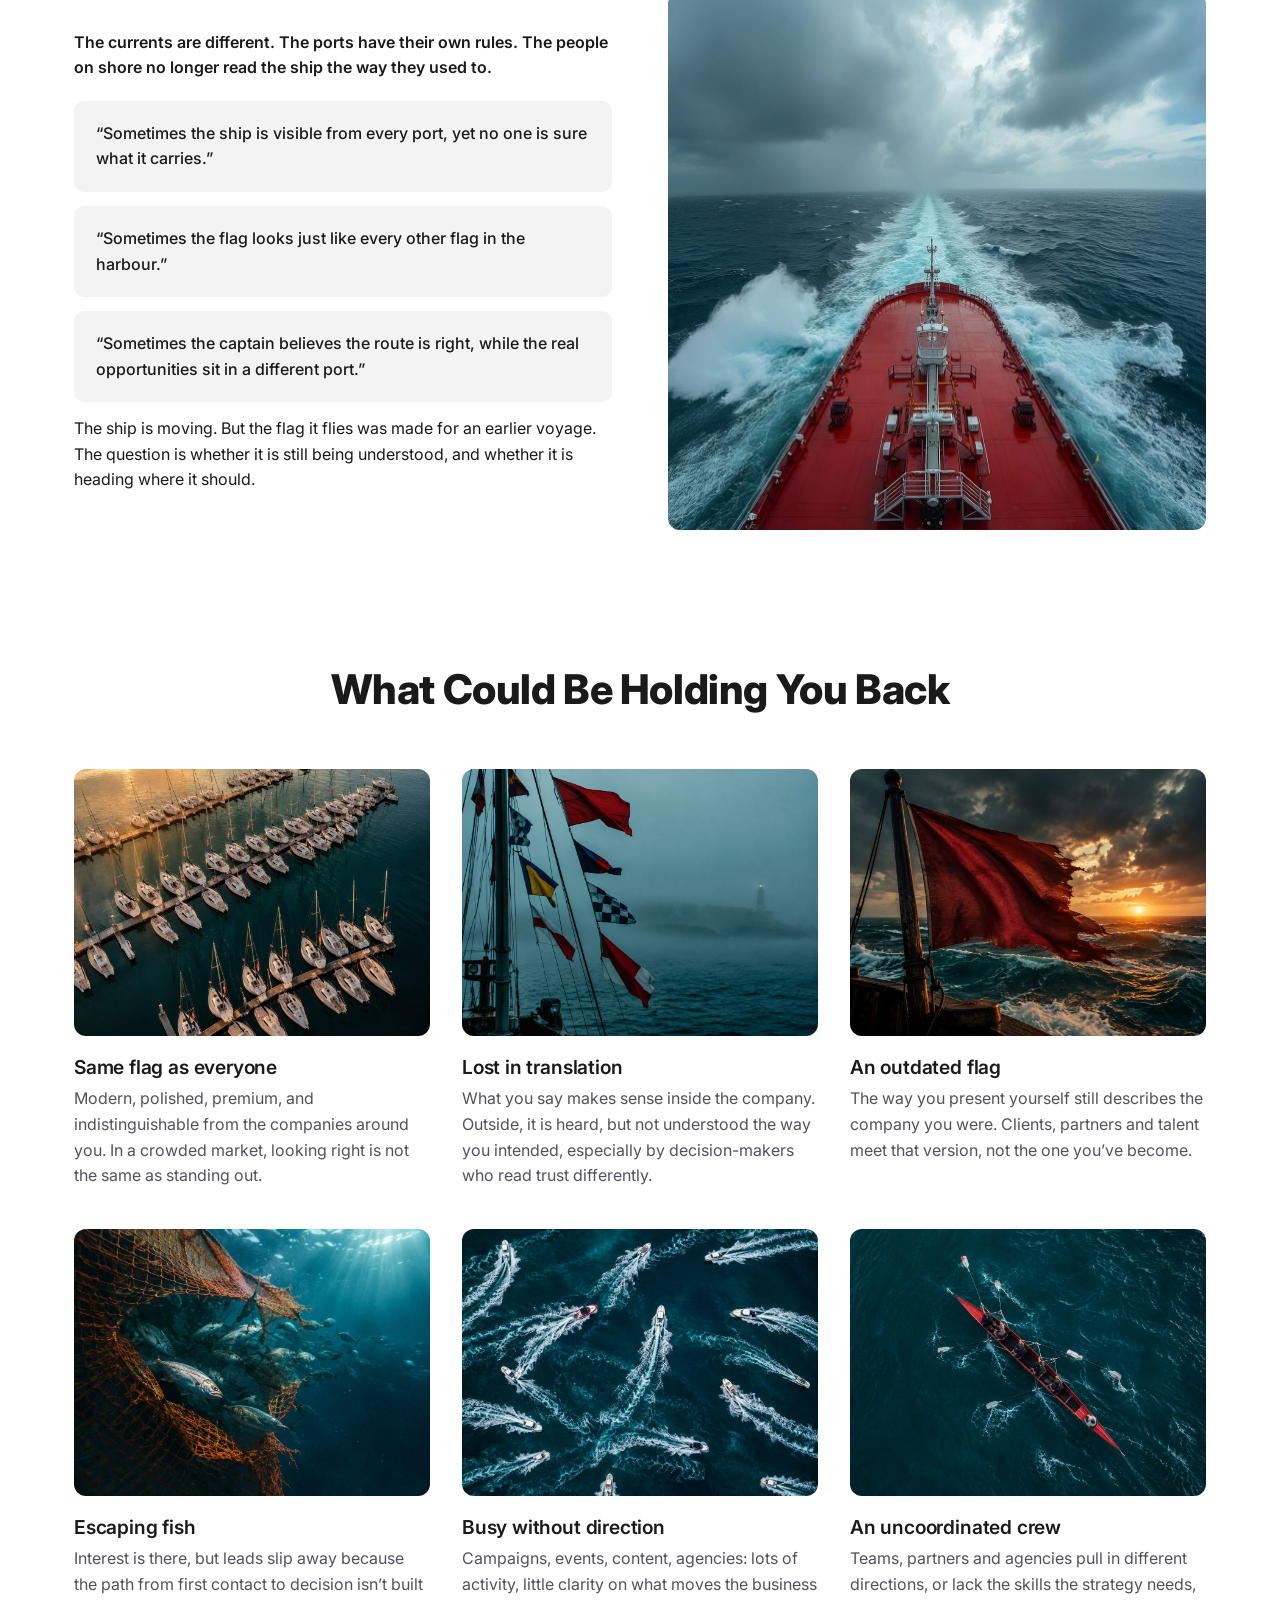
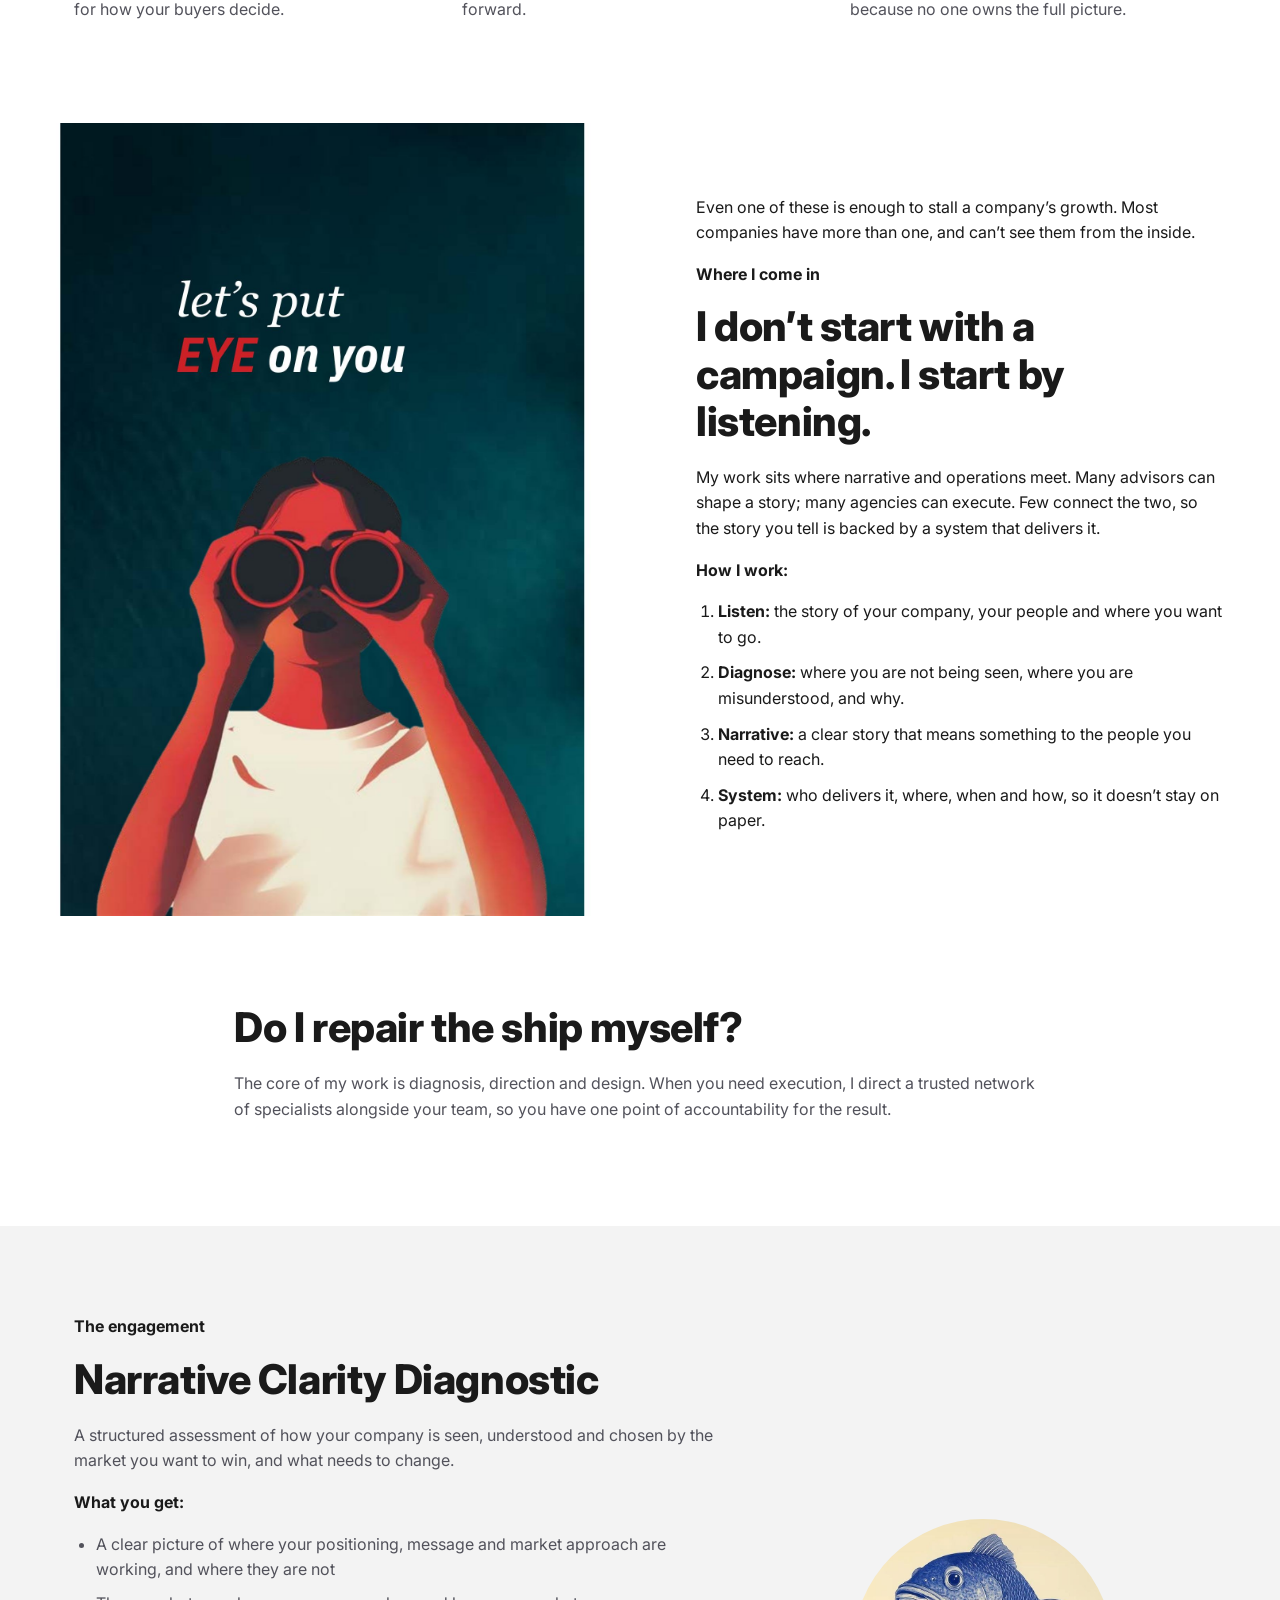
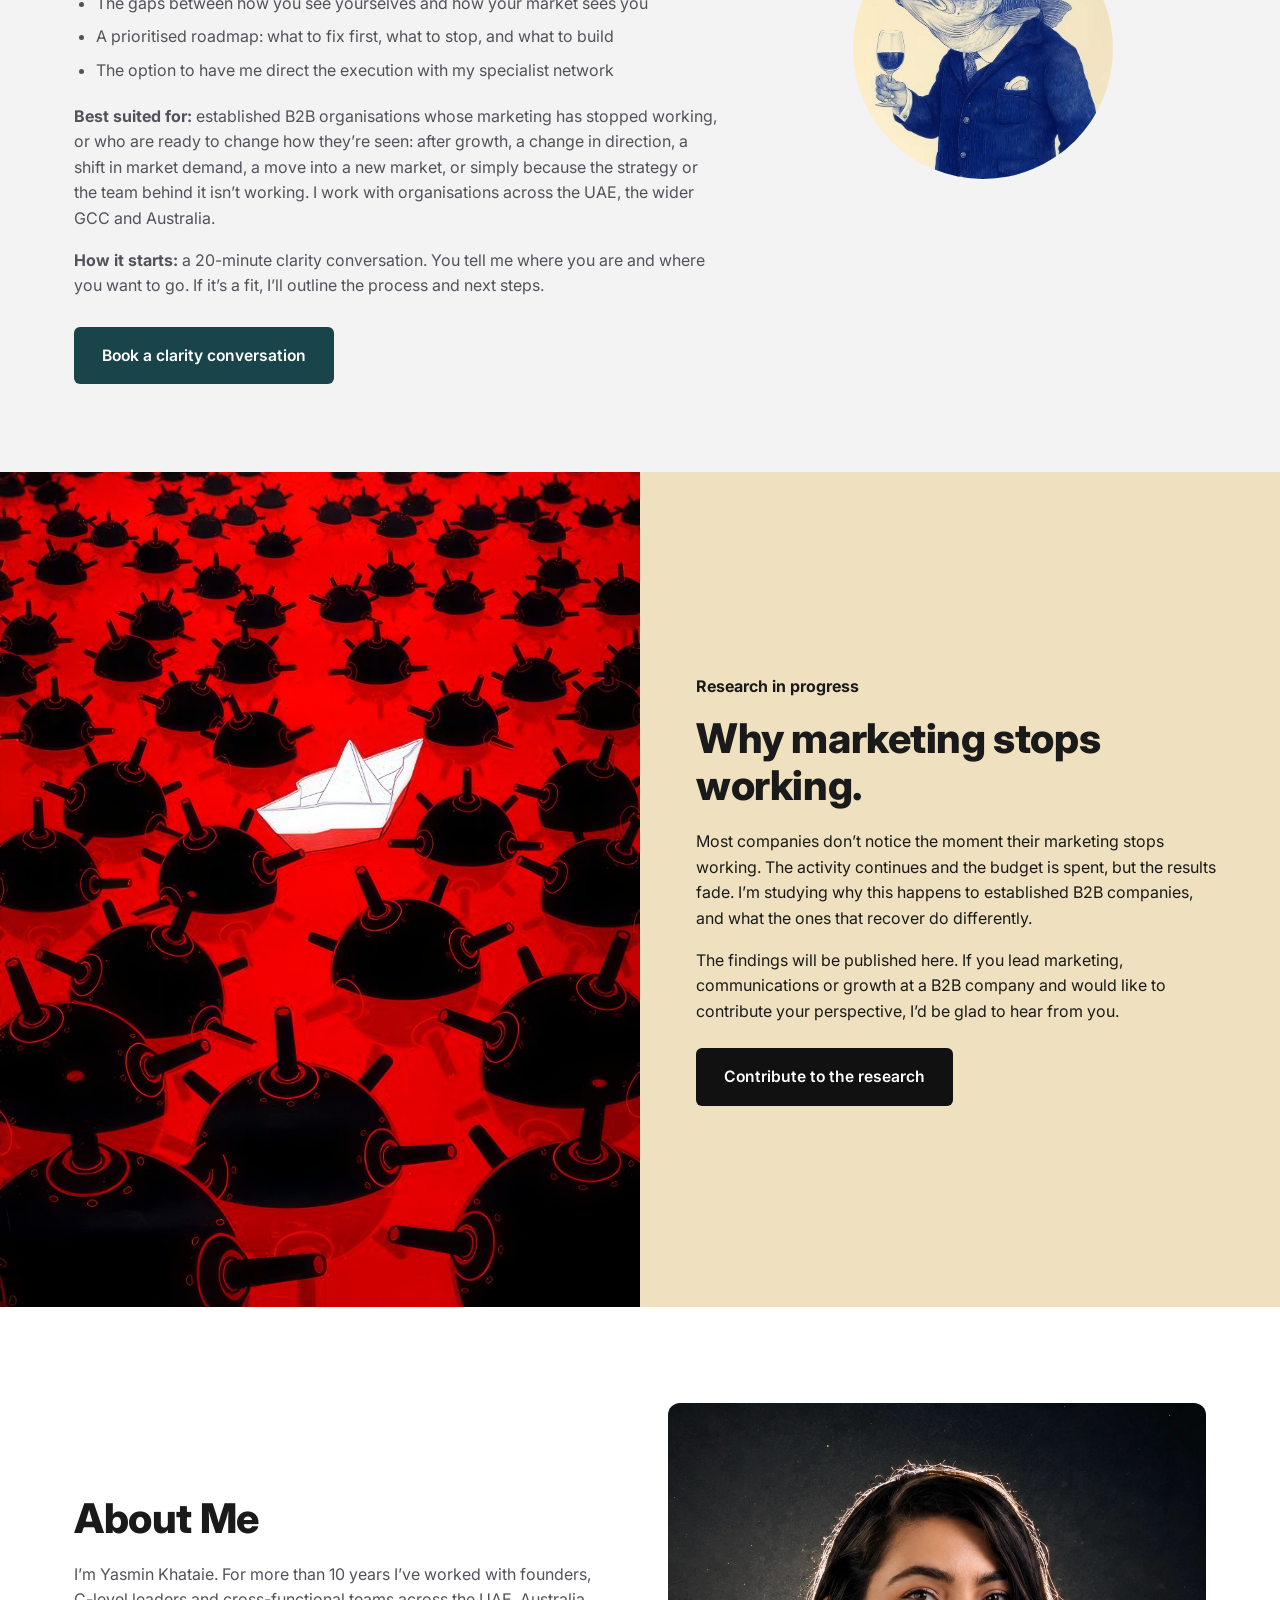
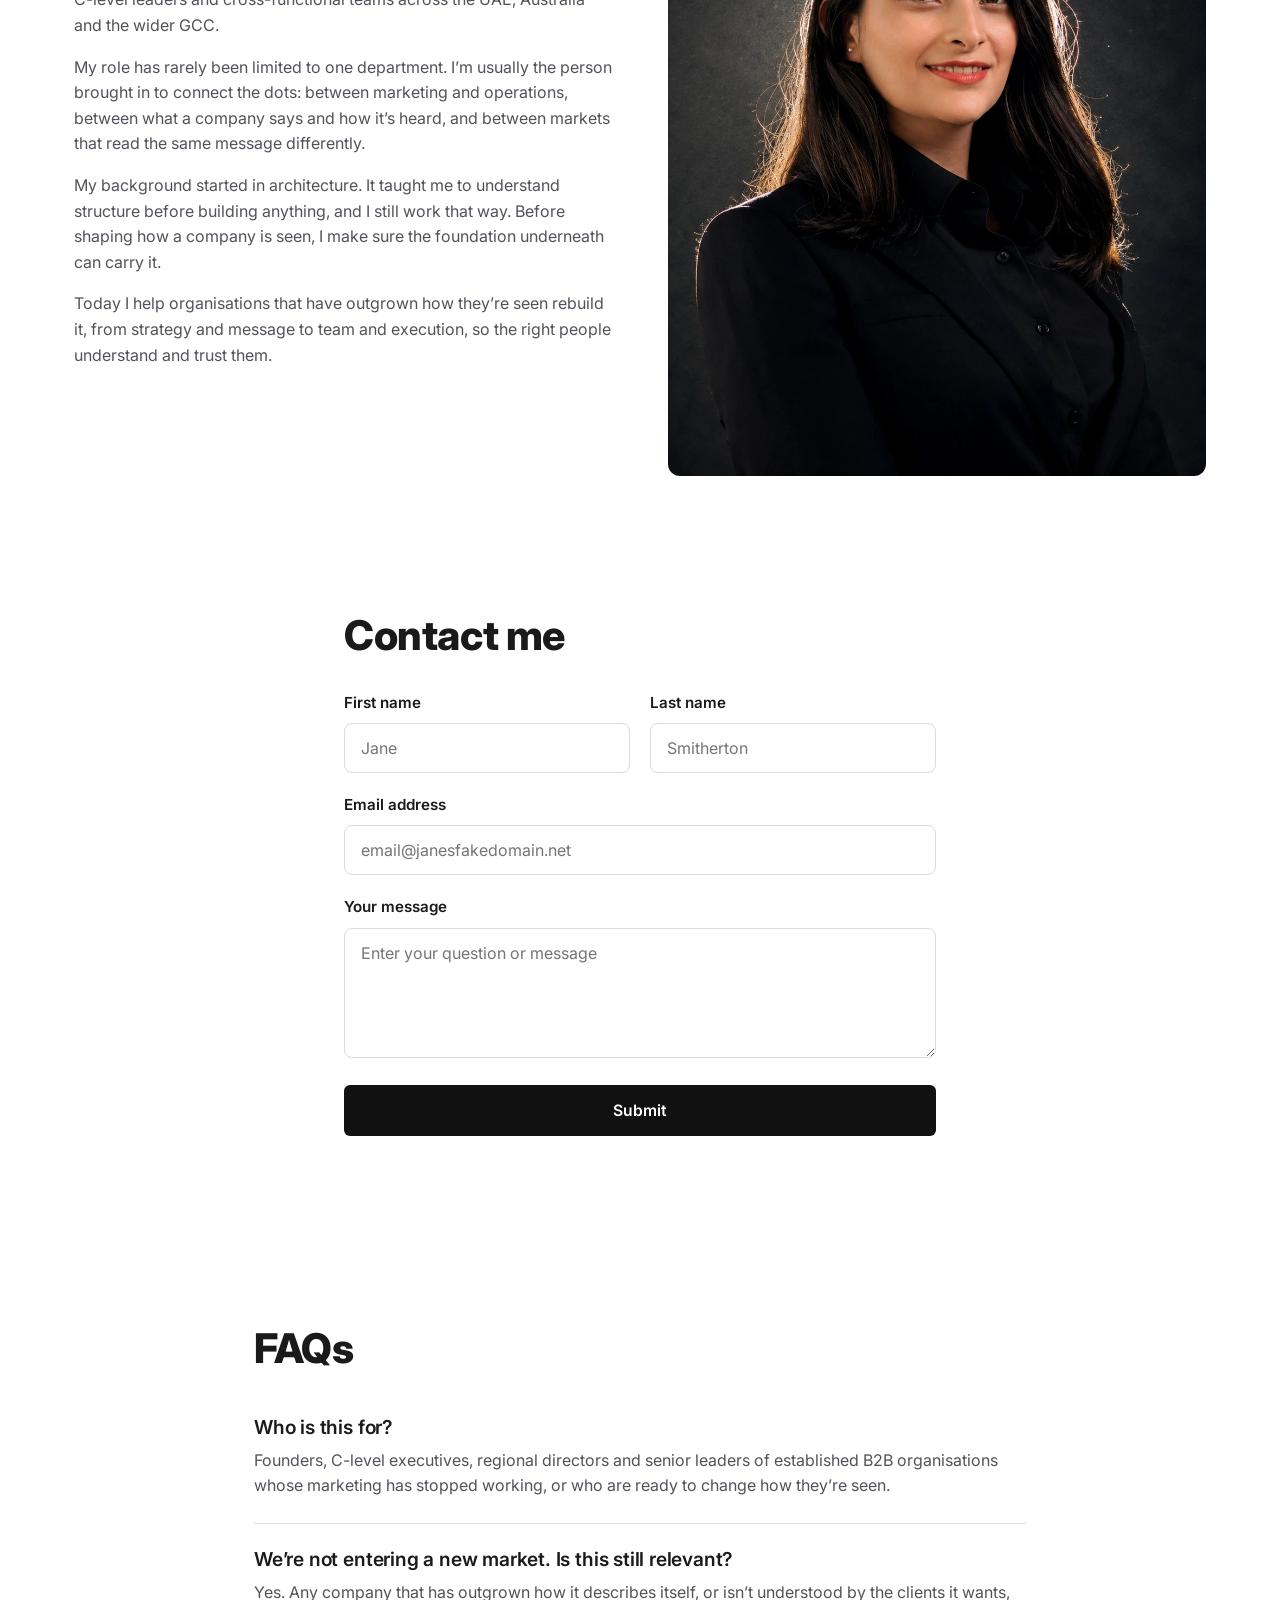
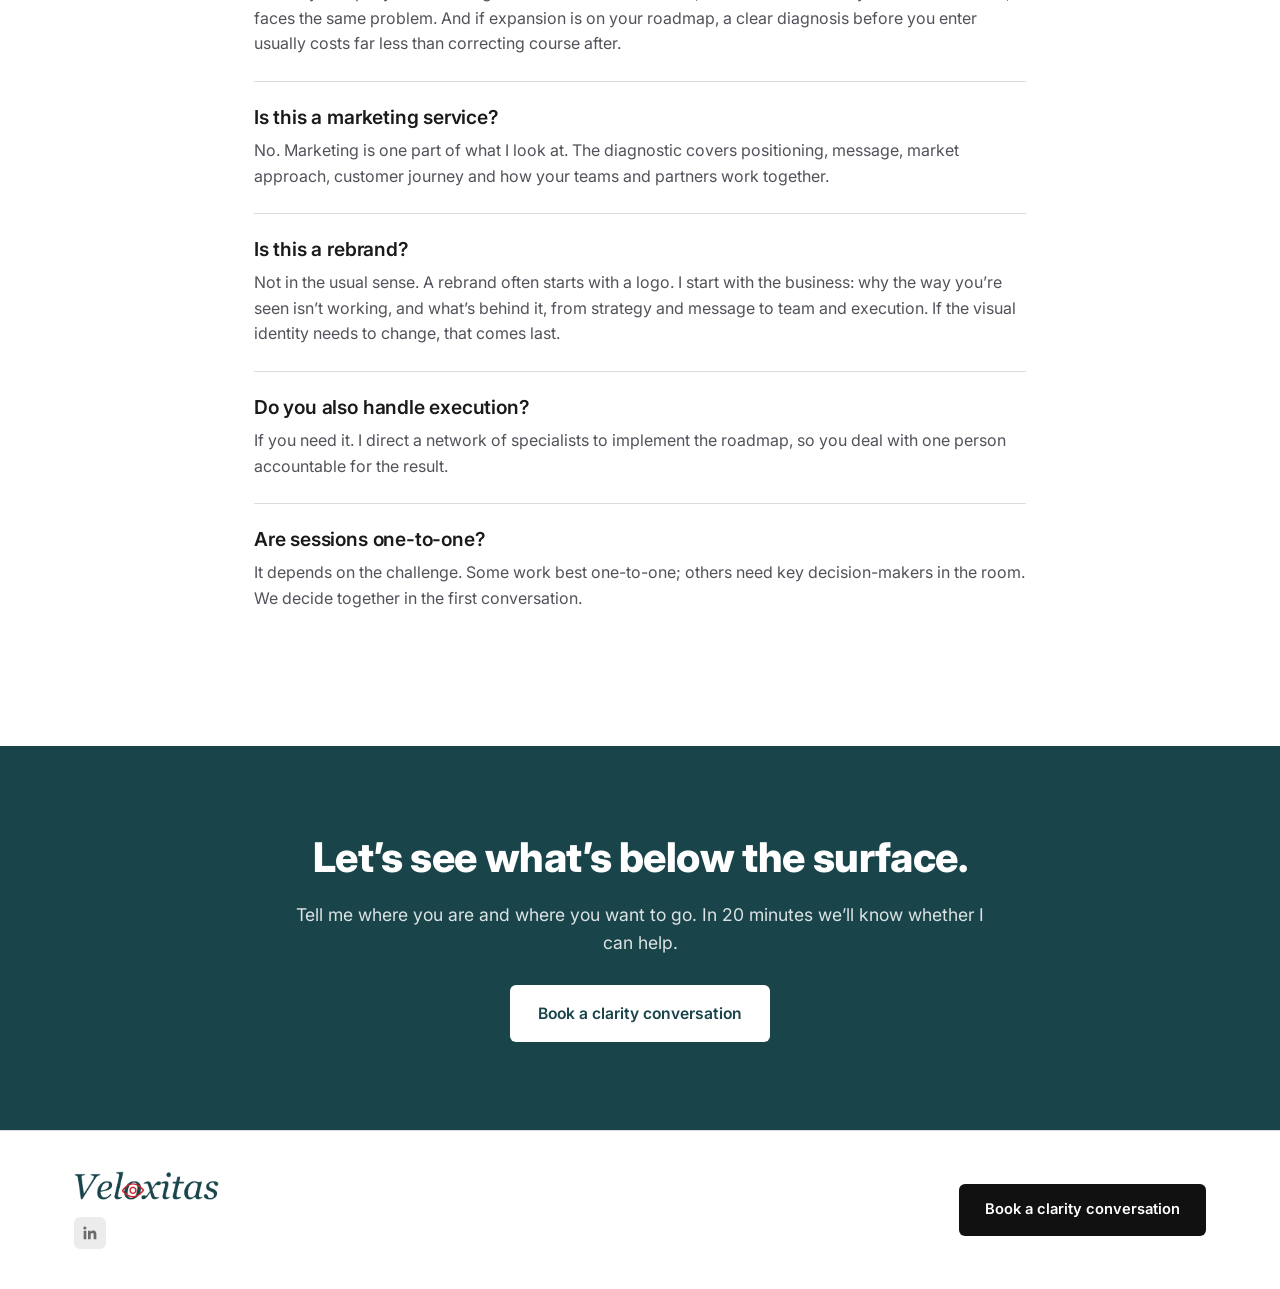
==== commit 958822dc: "Bring back fish illustration in the engagement section Restores the circular how-it-works illustrati" ====
--- a/index.html
+++ b/index.html
@@ -156,7 +156,7 @@
 
   <!-- HOW IT WORKS (THE ENGAGEMENT) -->
   <section class="how-it-works" id="how-it-works">
-    <div class="container how-grid how-grid-single">
+    <div class="container how-grid">
       <div class="how-copy">
         <p class="lead-line">The engagement</p>
         <h2>Narrative Clarity Diagnostic</h2>
@@ -171,6 +171,9 @@
         <p><strong>Best suited for:</strong> established B2B organisations whose marketing has stopped working, or who are ready to change how they&rsquo;re seen: after growth, a change in direction, a shift in market demand, a move into a new market, or simply because the strategy or the team behind it isn&rsquo;t working. I work with organisations across the UAE, the wider GCC and Australia.</p>
         <p><strong>How it starts:</strong> a 20-minute clarity conversation. You tell me where you are and where you want to go. If it&rsquo;s a fit, I&rsquo;ll outline the process and next steps.</p>
         <a href="https://calendly.com/yasmin-veloxitas" target="_blank" rel="noopener" class="btn btn-teal">Book a clarity conversation</a>
+      </div>
+      <div class="how-illustration">
+        <img src="assets/how-it-works-illustration.jpg" alt="Illustration of a fish in a suit holding a glass of wine" loading="lazy">
       </div>
     </div>
   </section>
--- a/styles.css
+++ b/styles.css
@@ -385,6 +385,7 @@
   .about-image { order: -1; max-width: 420px; }
   .how-grid { grid-template-columns: 1fr; text-align: center; }
   .how-illustration { order: -1; }
+  .how-copy .plain-list { text-align: left; }
 }
 
 @media (max-width: 720px) {
@@ -403,7 +404,6 @@
 .steps-list li { margin-bottom: 10px; }
 .plain-list { margin: 0 0 20px; padding-left: 22px; color: var(--text-muted); }
 .plain-list li { margin-bottom: 8px; }
-.how-grid-single { grid-template-columns: 1fr; max-width: 860px; }
 .outside-copy .btn { margin-top: 8px; }
 .closing-cta { background: var(--teal); padding: 88px 0; text-align: center; }
 .closing-cta .container { max-width: 760px; }
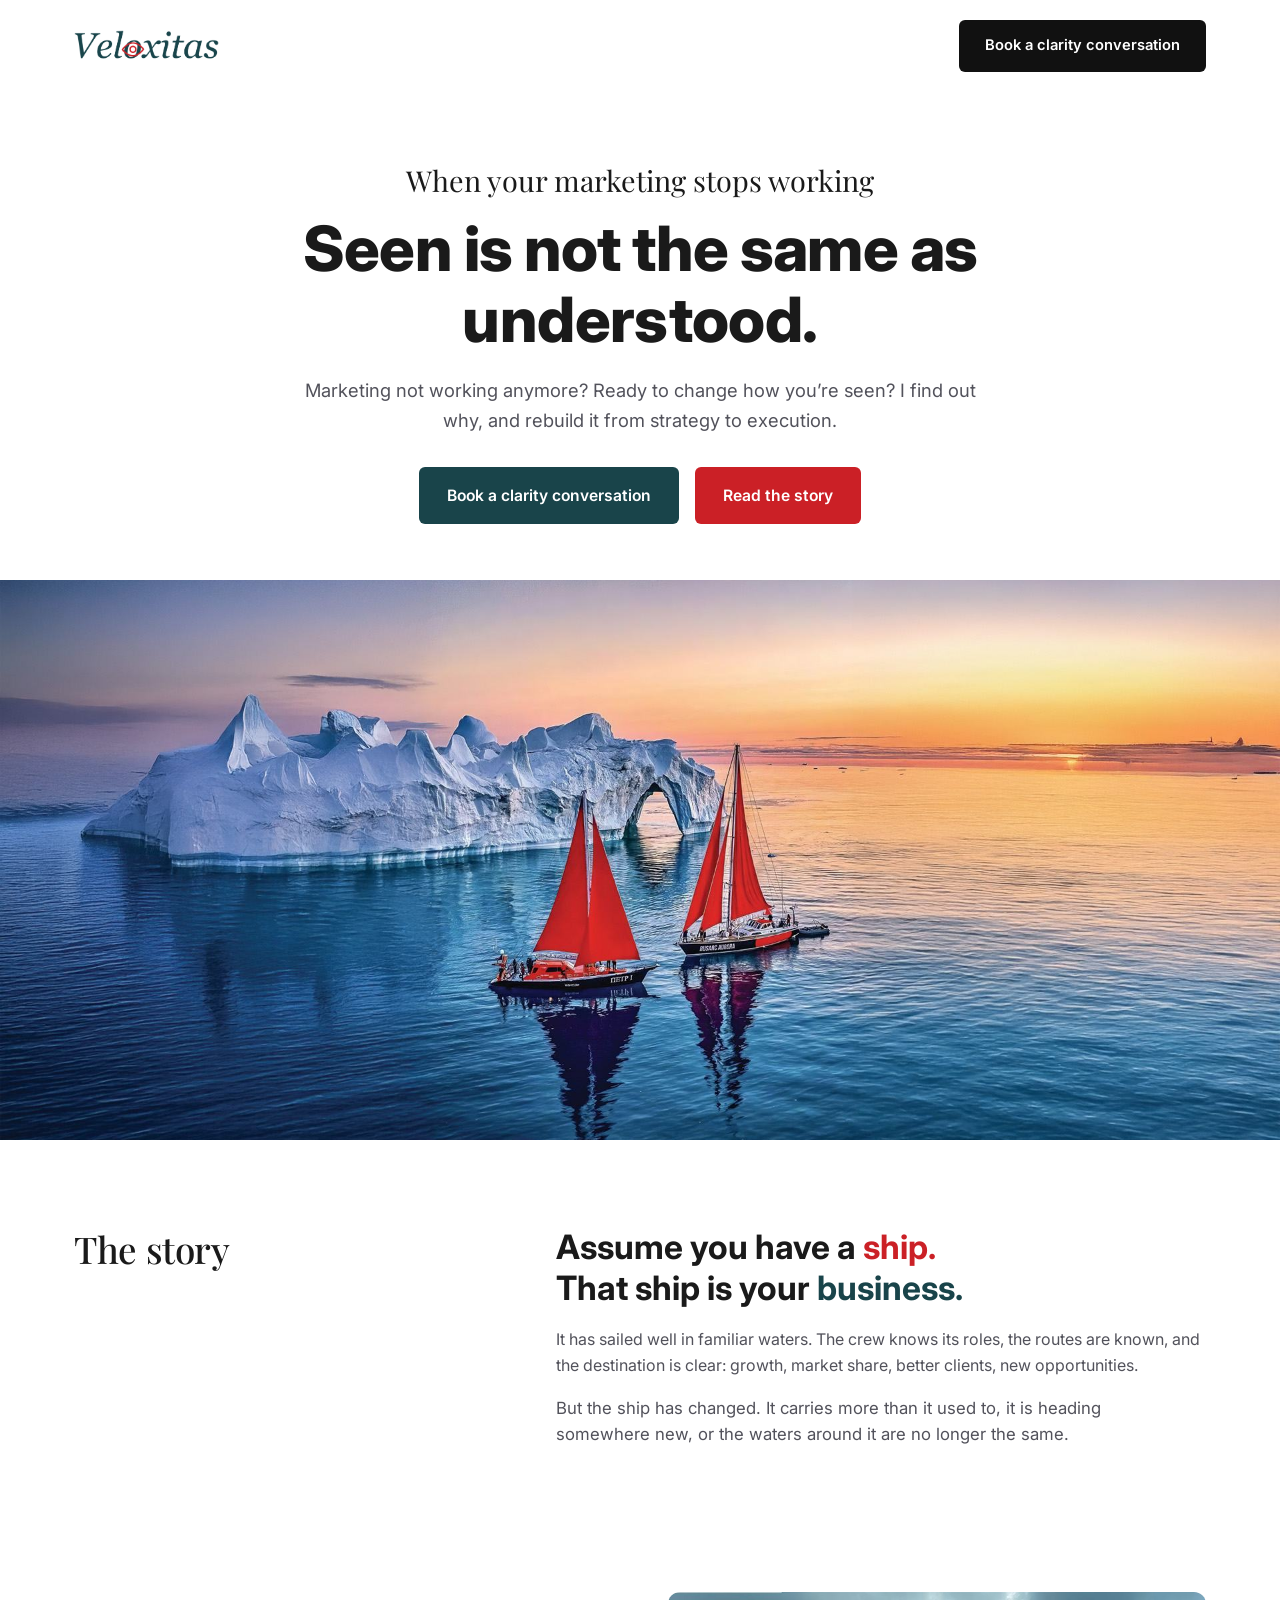
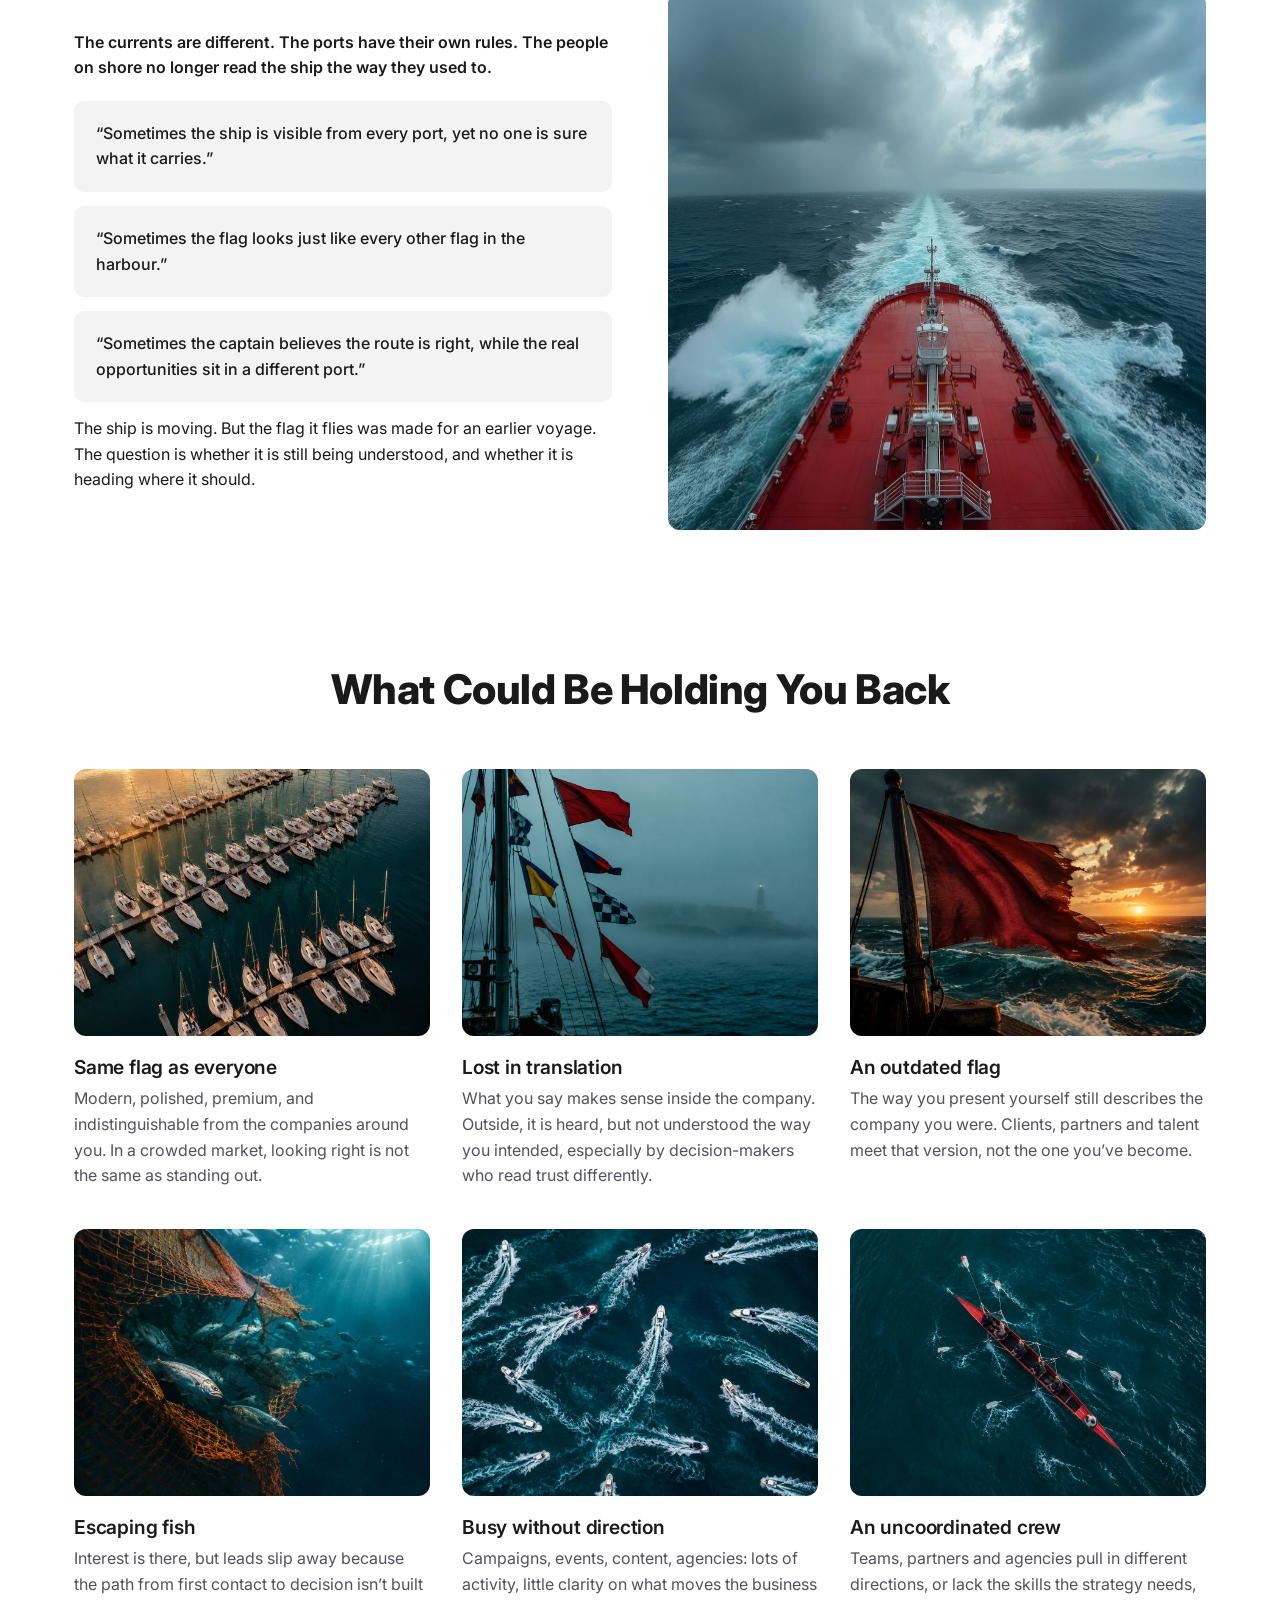
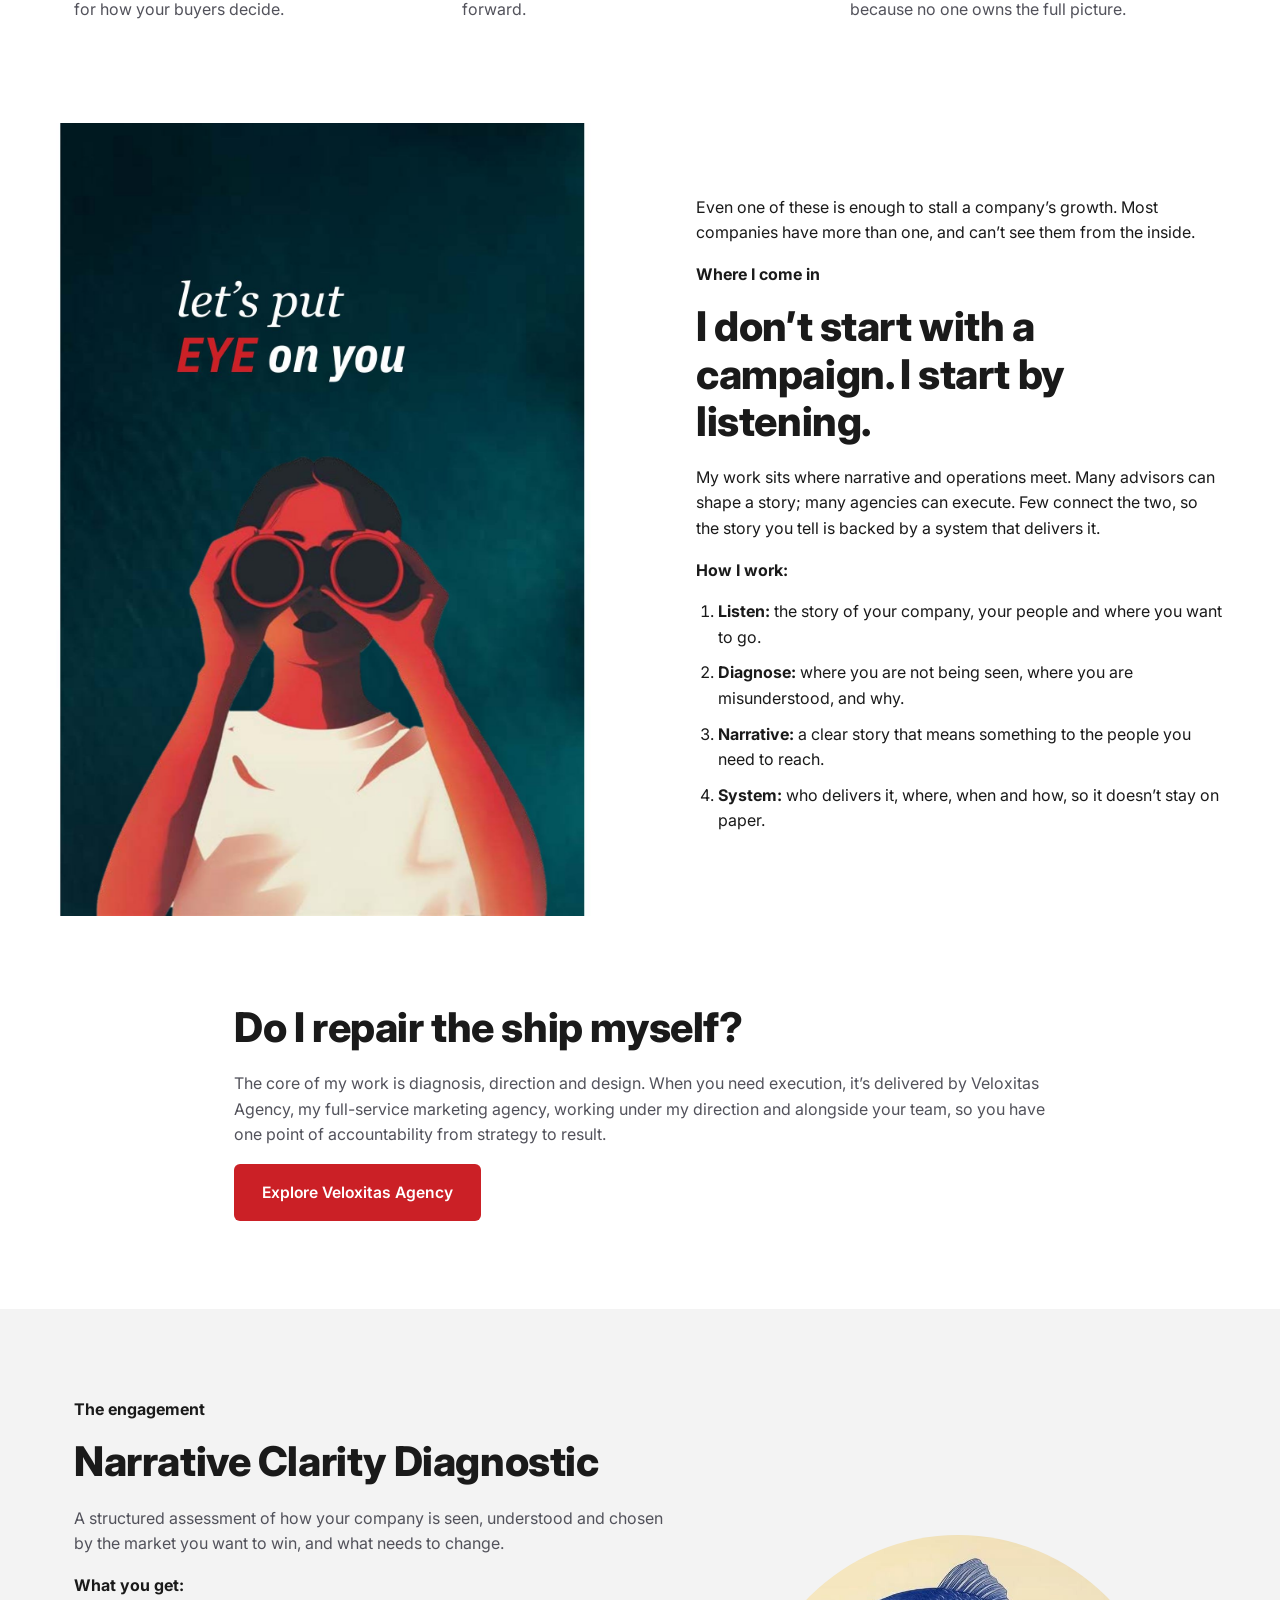
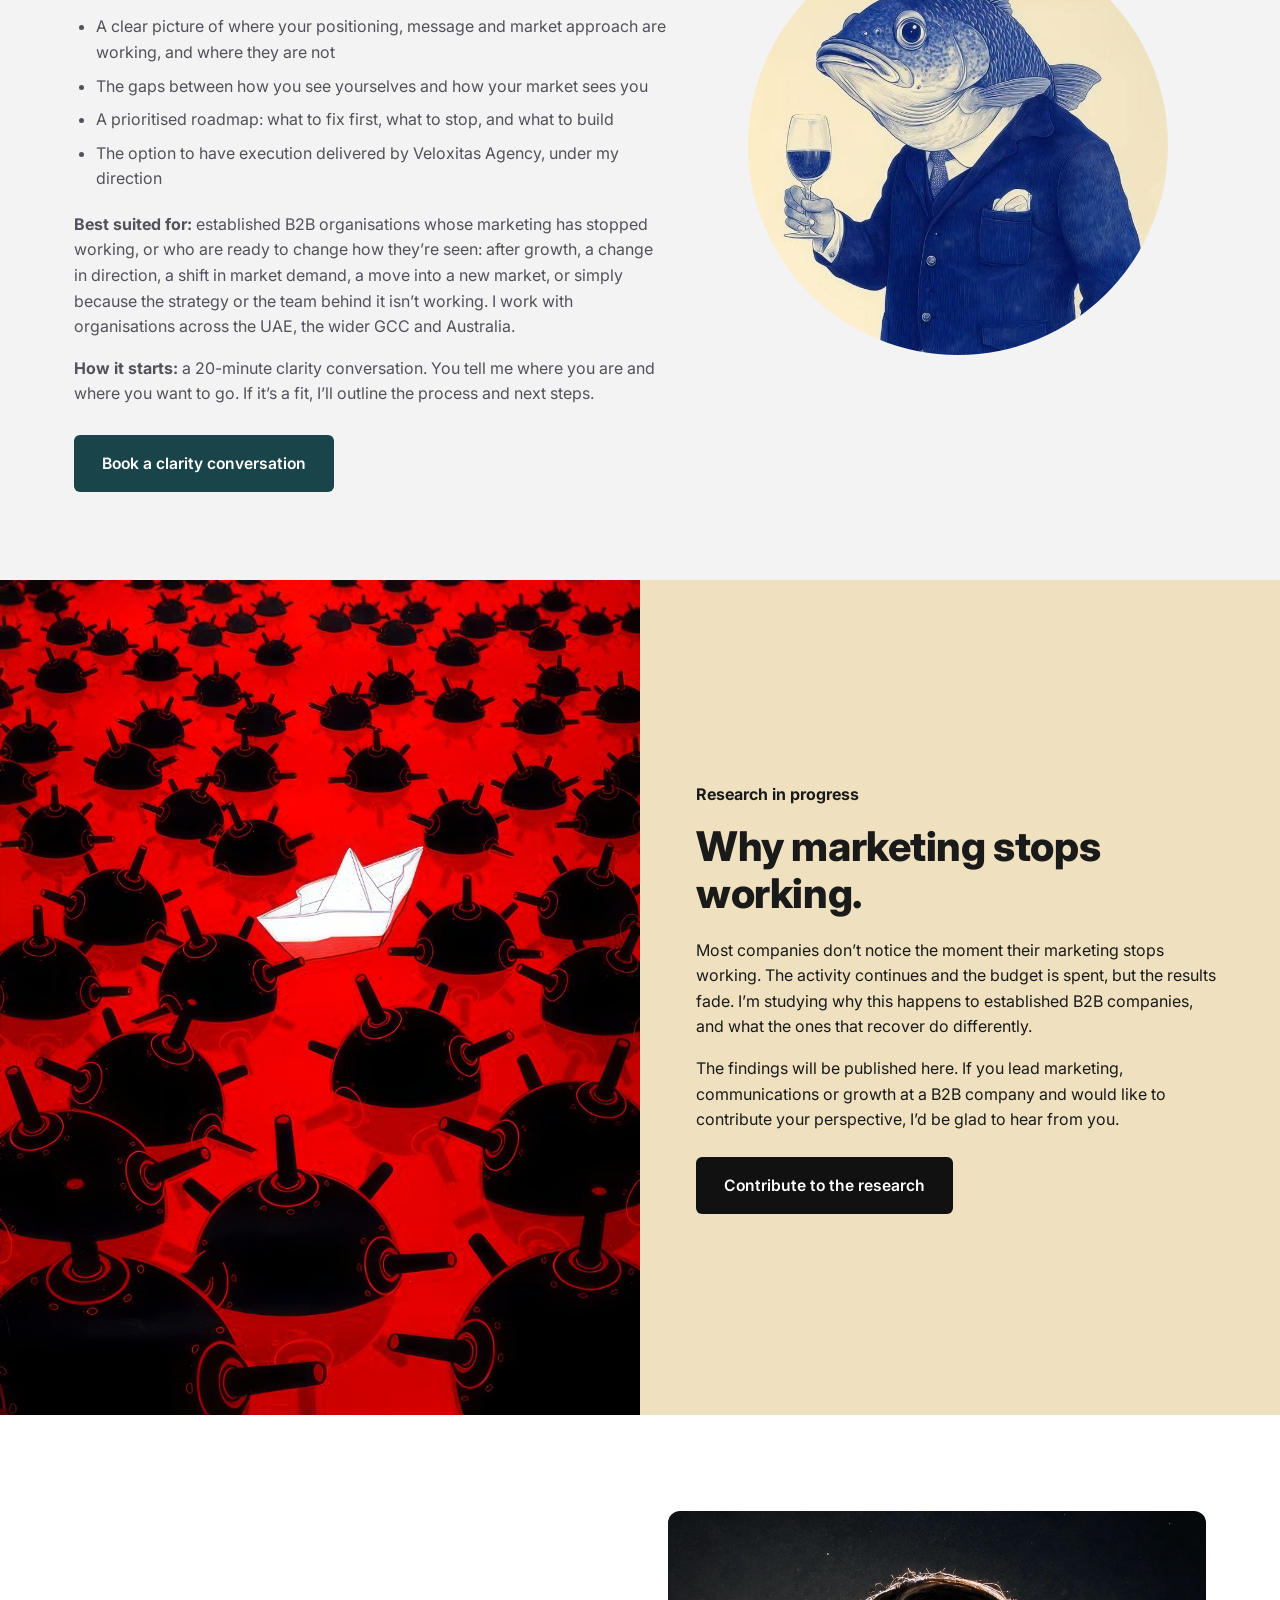
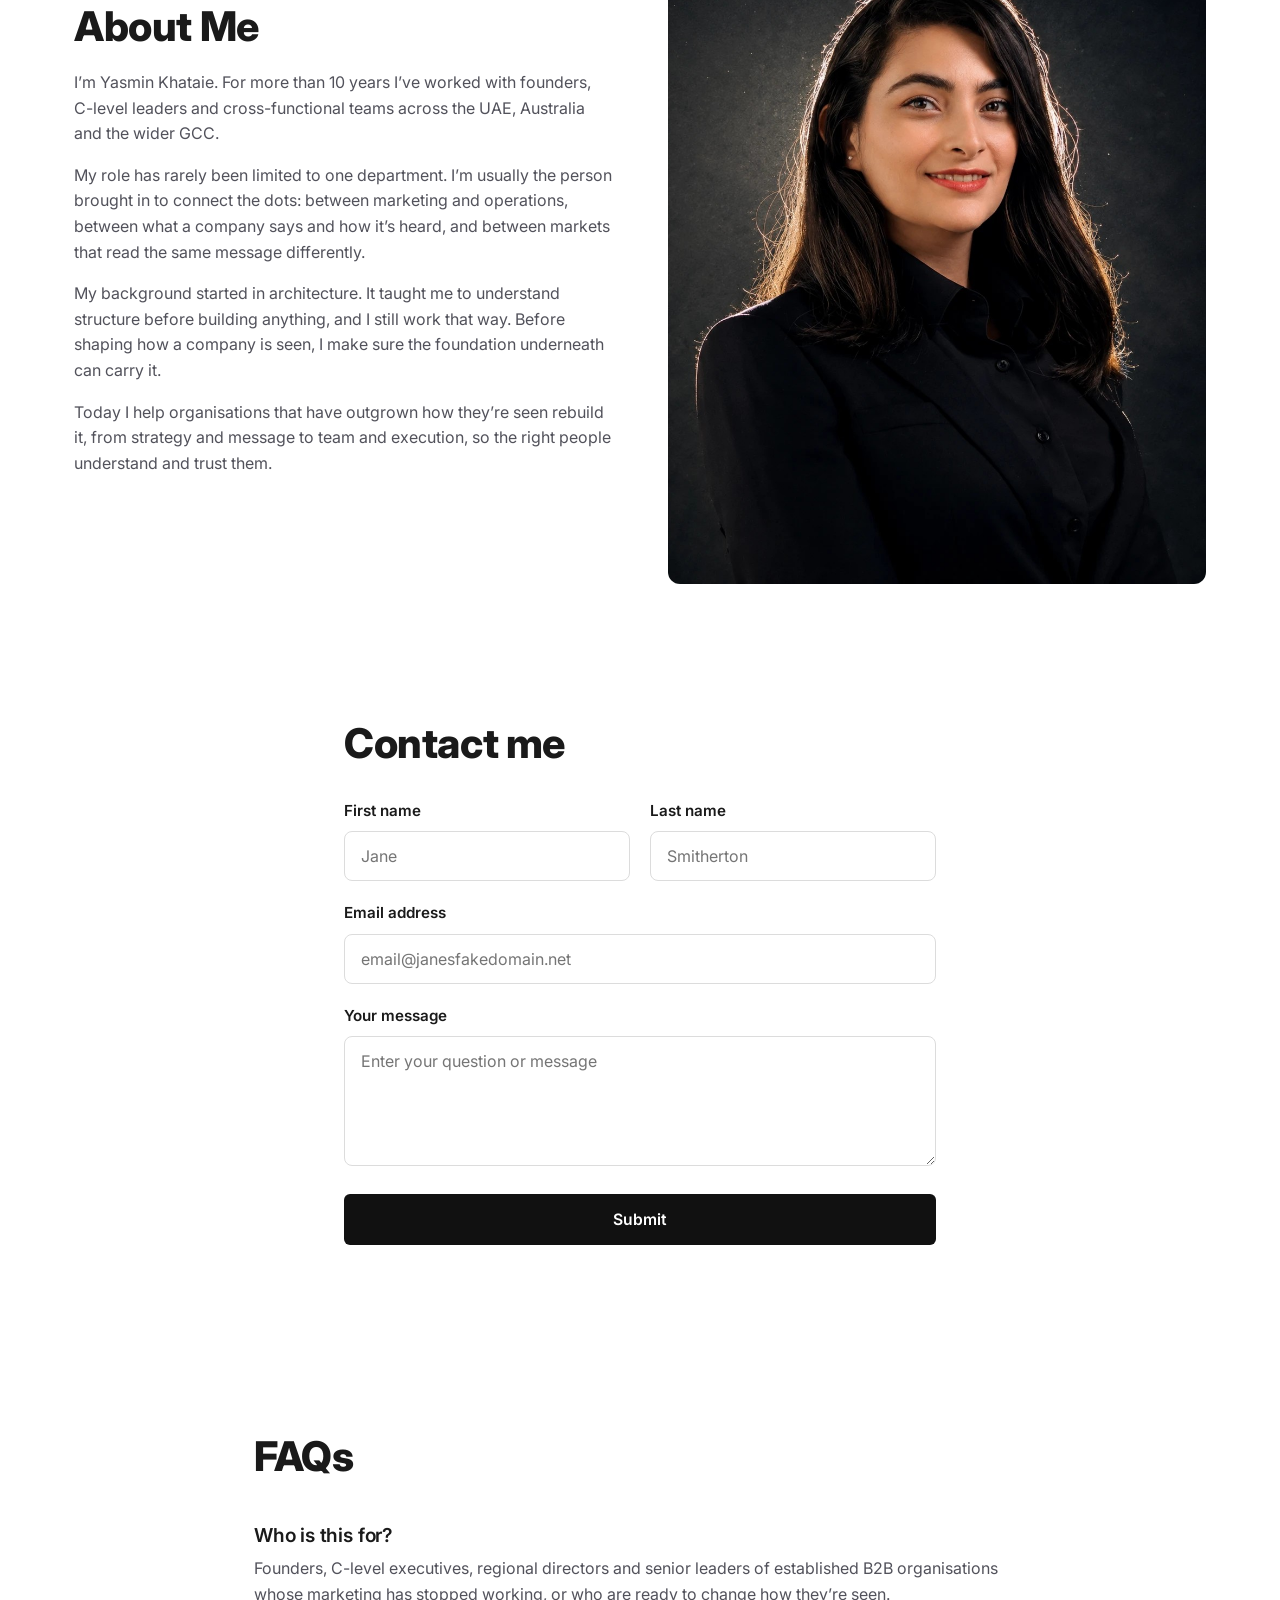
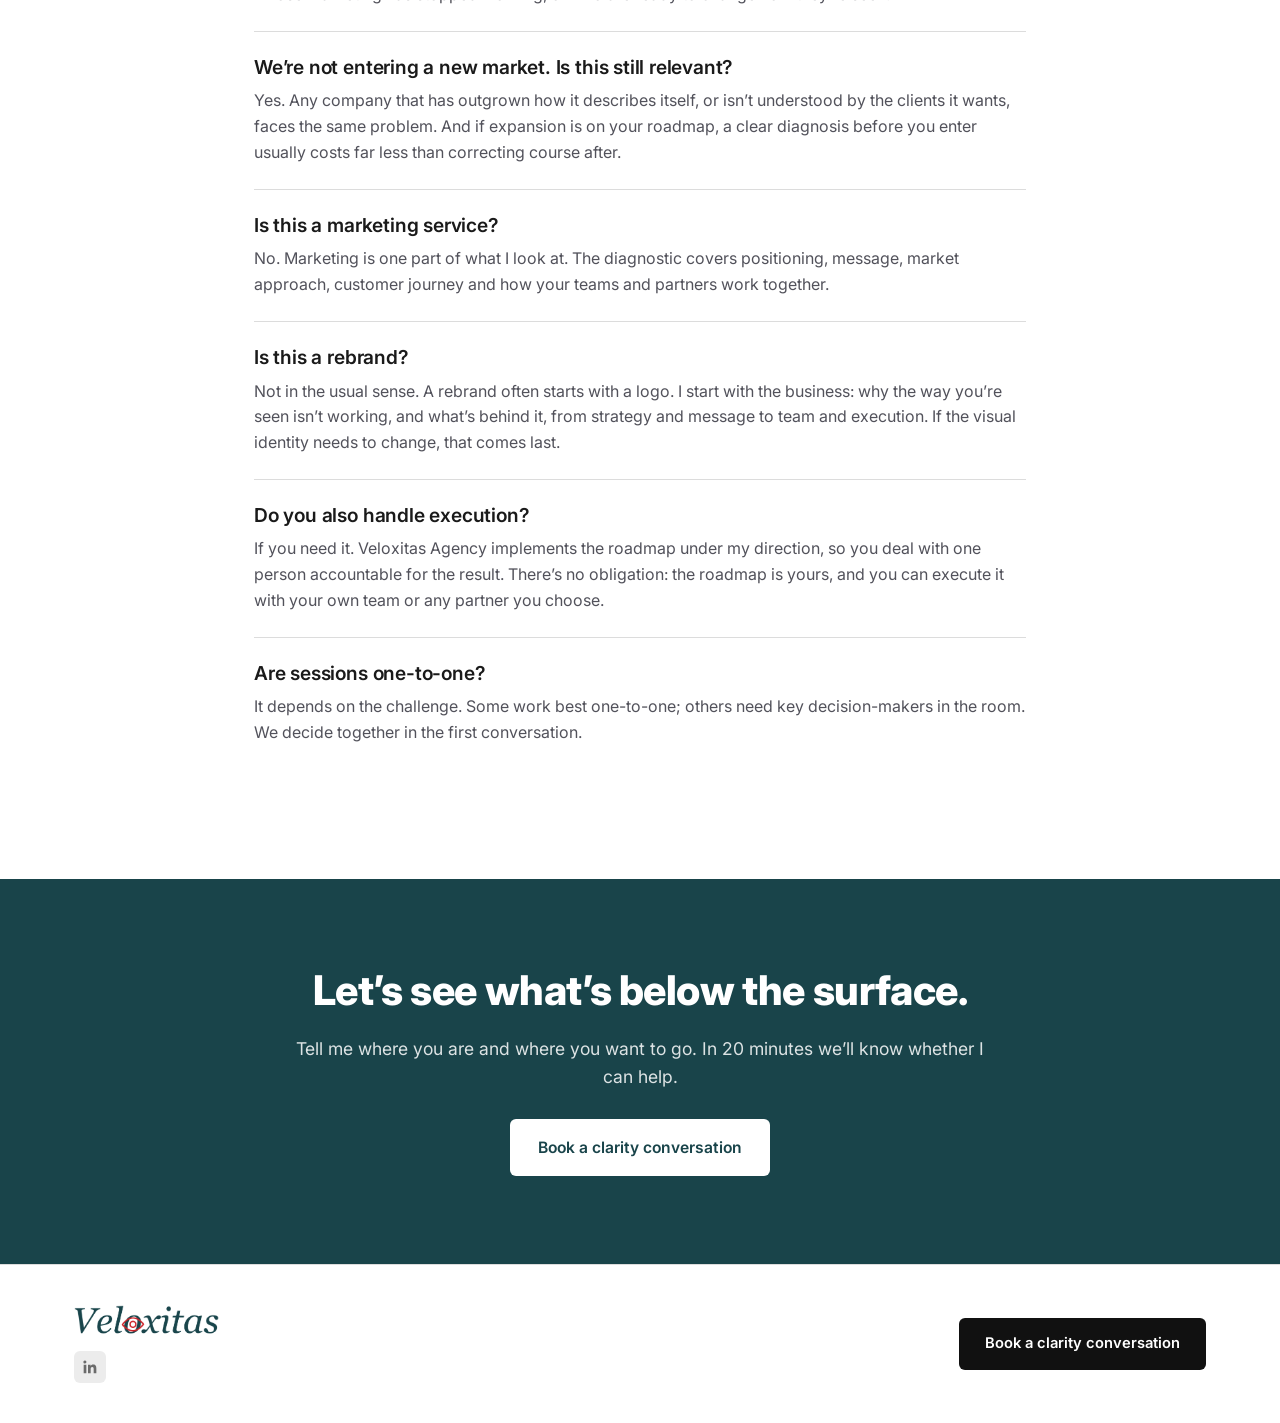
==== commit a3fab829: "Point execution copy to Veloxitas Agency Updates the repair answer (with an Explore Veloxitas Agency" ====
--- a/index.html
+++ b/index.html
@@ -150,7 +150,8 @@
   <section class="repair">
     <div class="container">
       <h2>Do I repair the ship myself?</h2>
-      <p>The core of my work is diagnosis, direction and design. When you need execution, I direct a trusted network of specialists alongside your team, so you have one point of accountability for the result.</p>
+      <p>The core of my work is diagnosis, direction and design. When you need execution, it&rsquo;s delivered by Veloxitas Agency, my full-service marketing agency, working under my direction and alongside your team, so you have one point of accountability from strategy to result.</p>
+      <a href="https://veloxitasagency.com" target="_blank" rel="noopener" class="btn btn-red">Explore Veloxitas Agency</a>
     </div>
   </section>
 
@@ -166,7 +167,7 @@
           <li>A clear picture of where your positioning, message and market approach are working, and where they are not</li>
           <li>The gaps between how you see yourselves and how your market sees you</li>
           <li>A prioritised roadmap: what to fix first, what to stop, and what to build</li>
-          <li>The option to have me direct the execution with my specialist network</li>
+          <li>The option to have execution delivered by Veloxitas Agency, under my direction</li>
         </ul>
         <p><strong>Best suited for:</strong> established B2B organisations whose marketing has stopped working, or who are ready to change how they&rsquo;re seen: after growth, a change in direction, a shift in market demand, a move into a new market, or simply because the strategy or the team behind it isn&rsquo;t working. I work with organisations across the UAE, the wider GCC and Australia.</p>
         <p><strong>How it starts:</strong> a 20-minute clarity conversation. You tell me where you are and where you want to go. If it&rsquo;s a fit, I&rsquo;ll outline the process and next steps.</p>
@@ -263,7 +264,7 @@
       </div>
       <div class="faq-item">
         <h3>Do you also handle execution?</h3>
-        <p>If you need it. I direct a network of specialists to implement the roadmap, so you deal with one person accountable for the result.</p>
+        <p>If you need it. Veloxitas Agency implements the roadmap under my direction, so you deal with one person accountable for the result. There&rsquo;s no obligation: the roadmap is yours, and you can execute it with your own team or any partner you choose.</p>
       </div>
       <div class="faq-item">
         <h3>Are sessions one-to-one?</h3>
--- a/styles.css
+++ b/styles.css
@@ -279,13 +279,13 @@
 .how-it-works { background: var(--gray-bg); padding: 88px 0; overflow: hidden; }
 .how-grid {
   display: grid;
-  grid-template-columns: 1.3fr 0.9fr;
+  grid-template-columns: 1.2fr 1fr;
   gap: 40px;
   align-items: center;
 }
 .how-copy .btn { margin-top: 12px; }
 .how-illustration { display: flex; justify-content: center; }
-.how-illustration img { width: 260px; height: 260px; border-radius: 50%; object-fit: cover; background: #f0e6cd; }
+.how-illustration img { width: min(100%, 420px); height: auto; aspect-ratio: 1; border-radius: 50%; object-fit: cover; background: #f0e6cd; }
 
 /* -------- outside -------- */
 .outside {
@@ -385,6 +385,7 @@
   .about-image { order: -1; max-width: 420px; }
   .how-grid { grid-template-columns: 1fr; text-align: center; }
   .how-illustration { order: -1; }
+  .how-illustration img { width: min(100%, 320px); }
   .how-copy .plain-list { text-align: left; }
 }
 
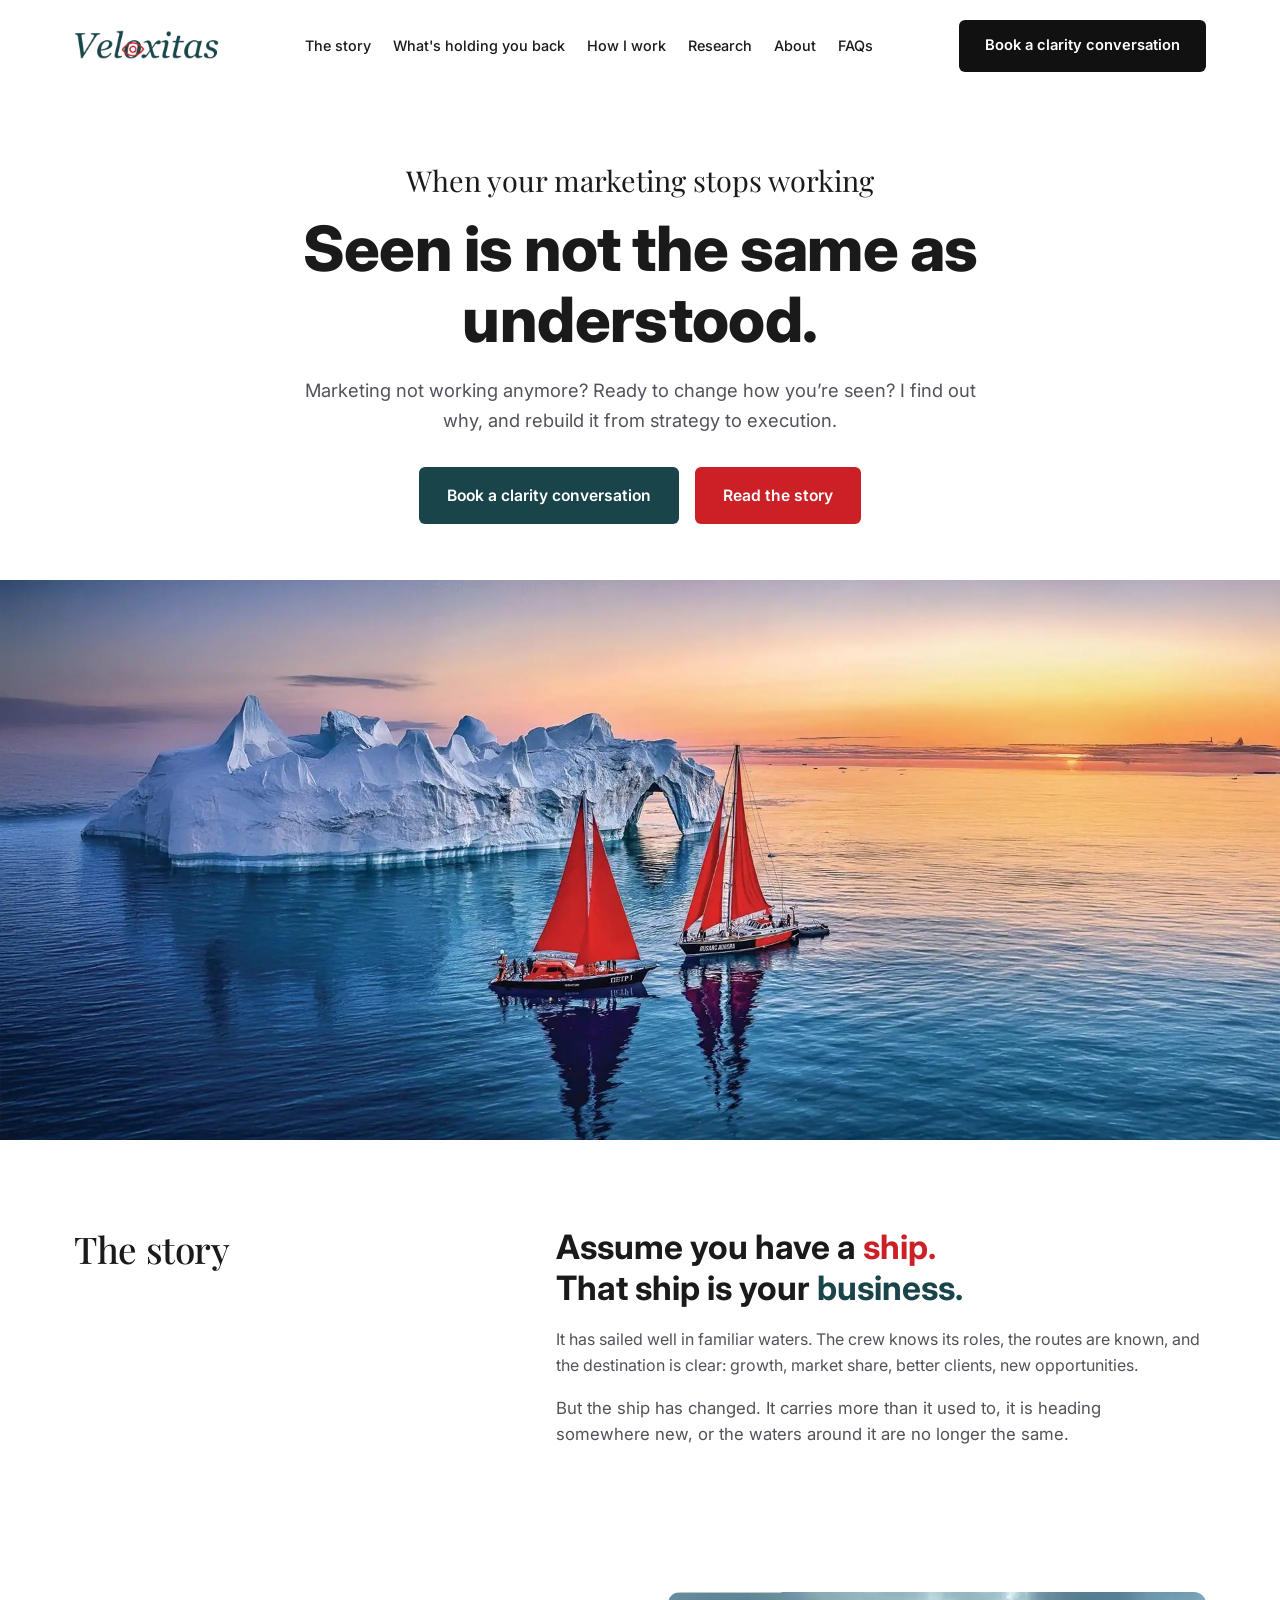
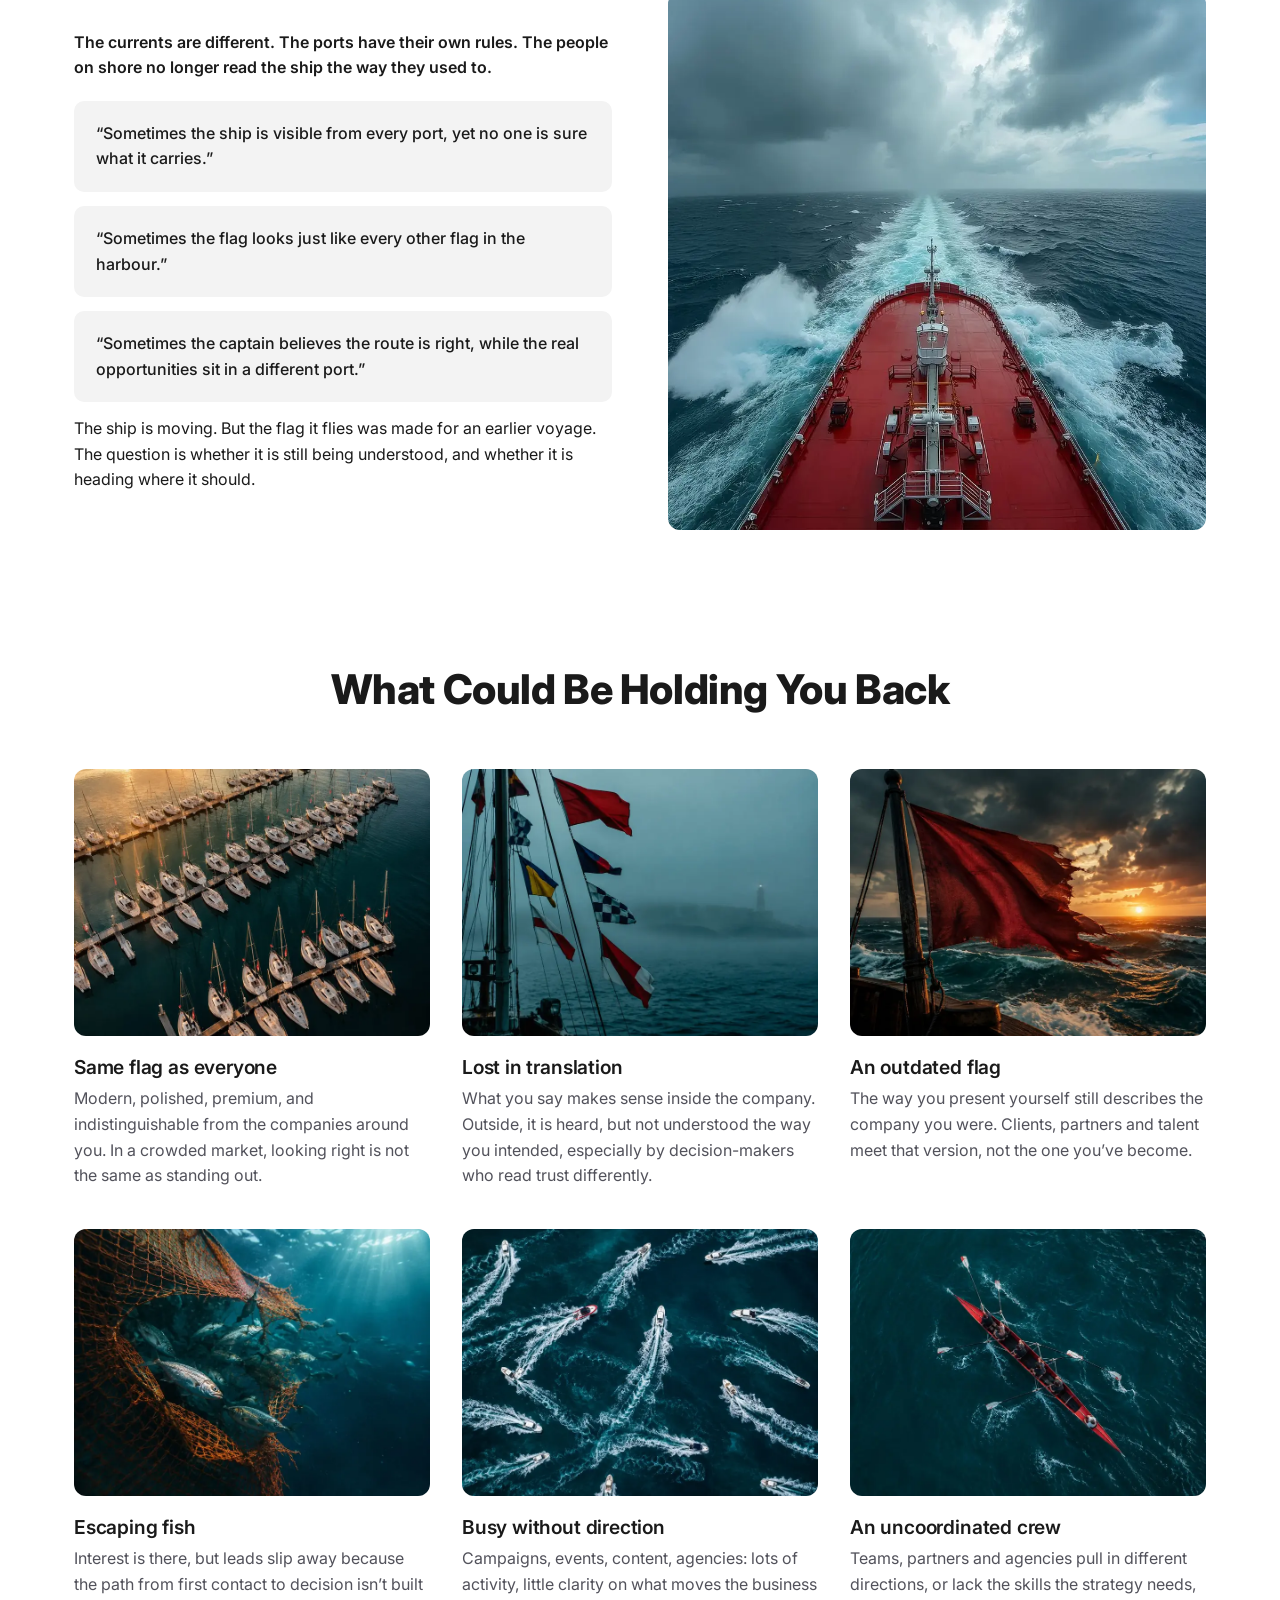
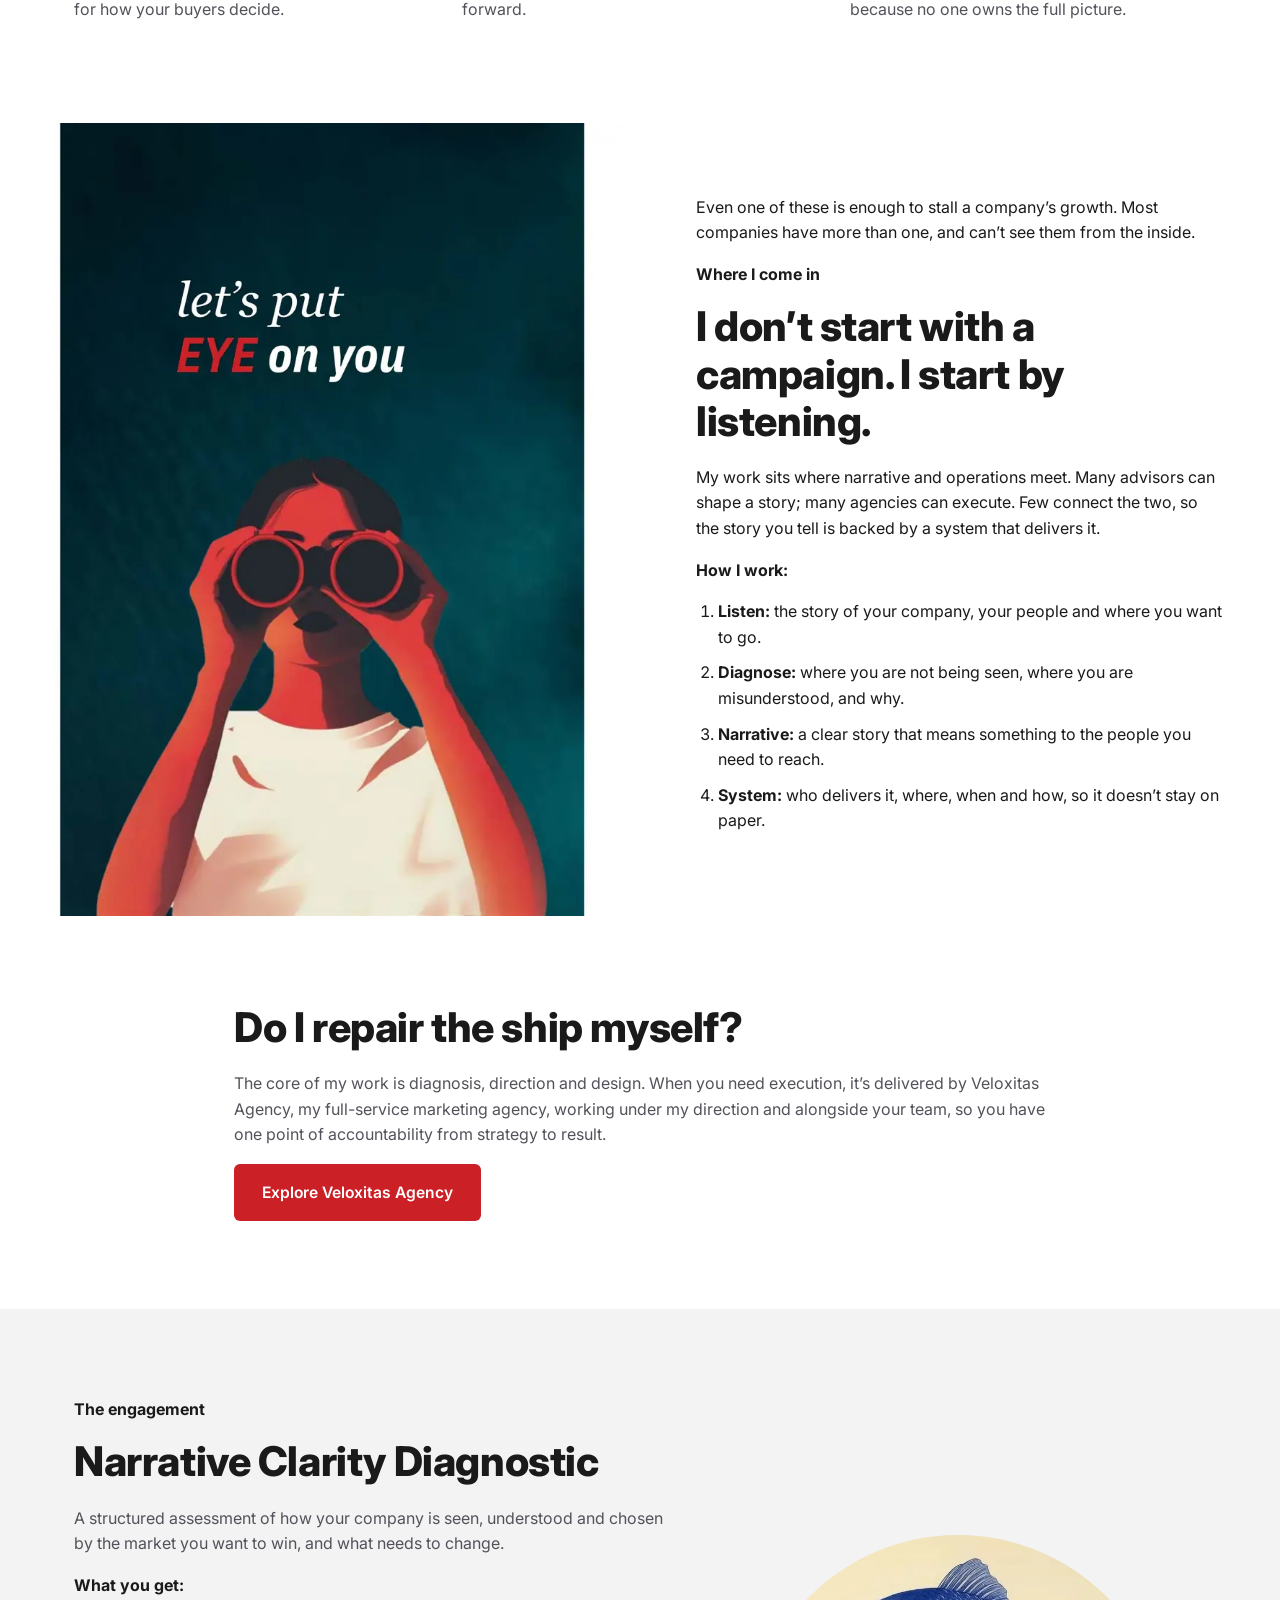
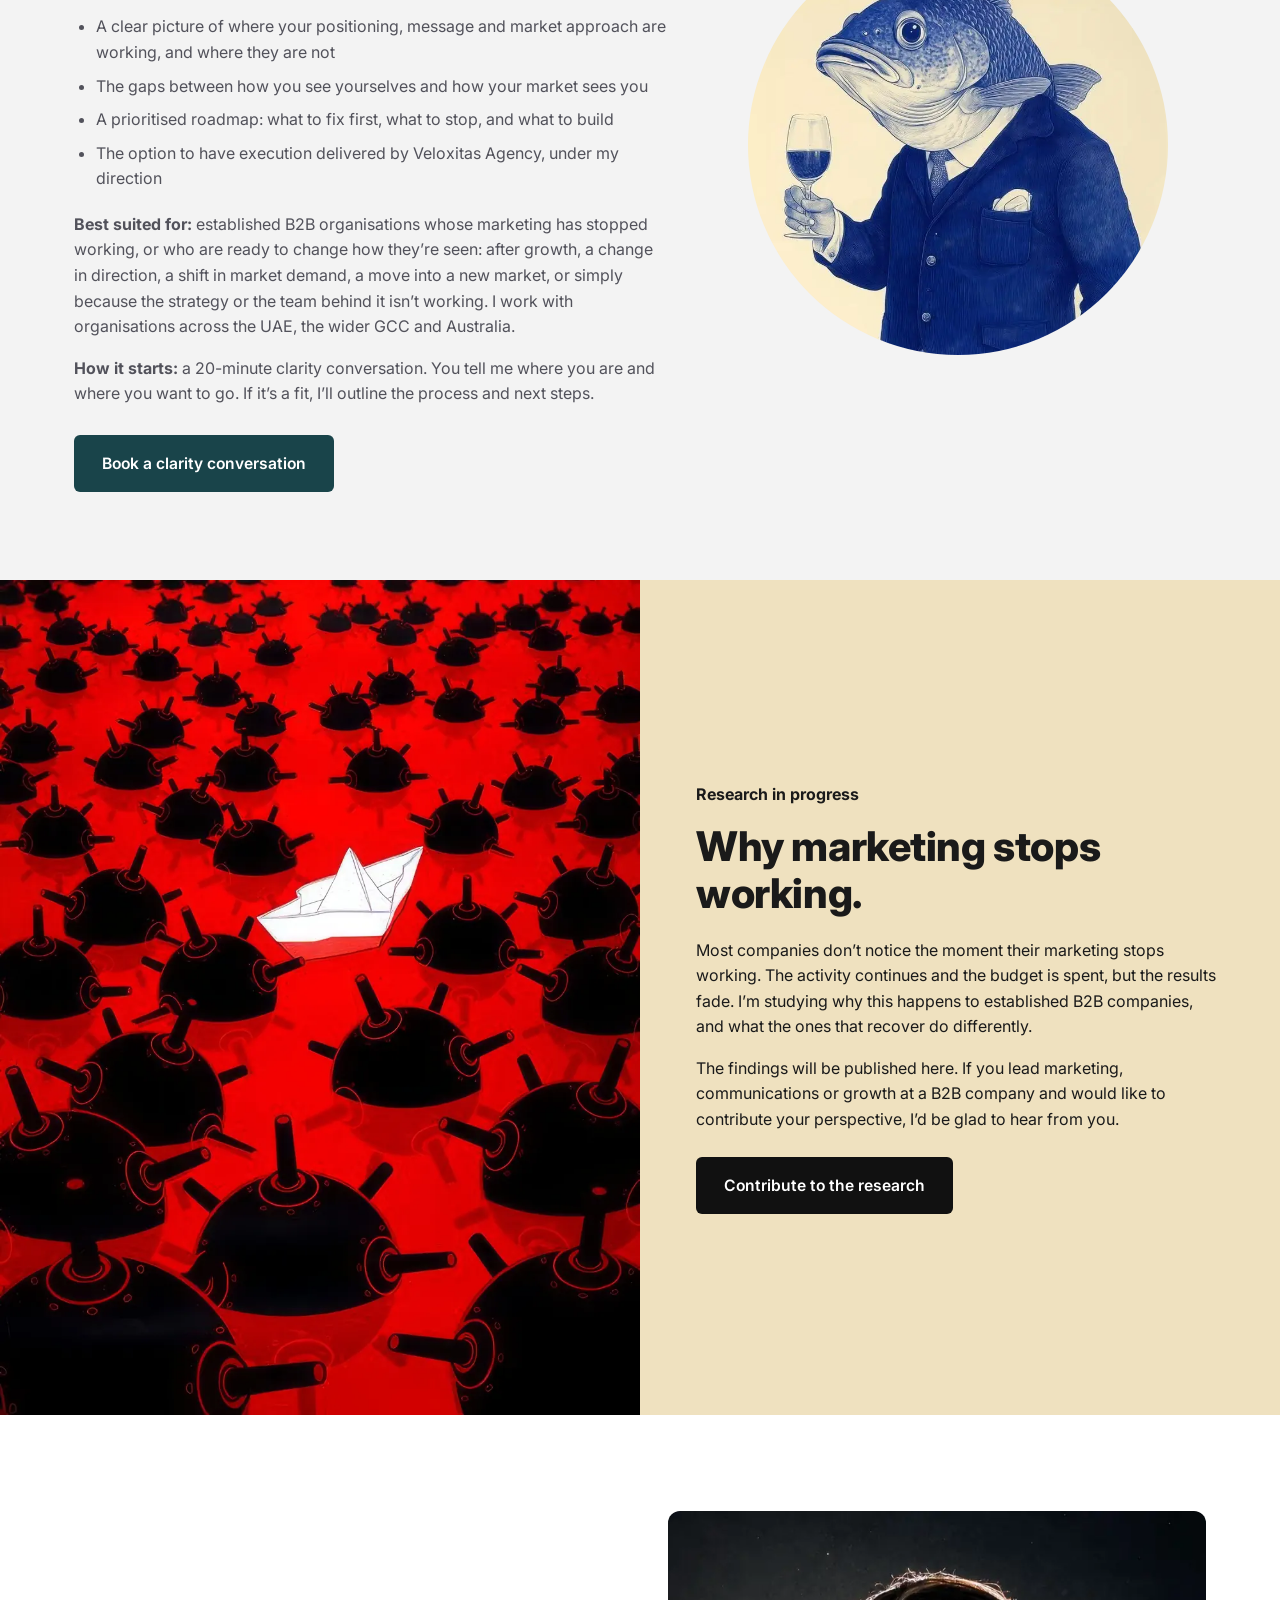
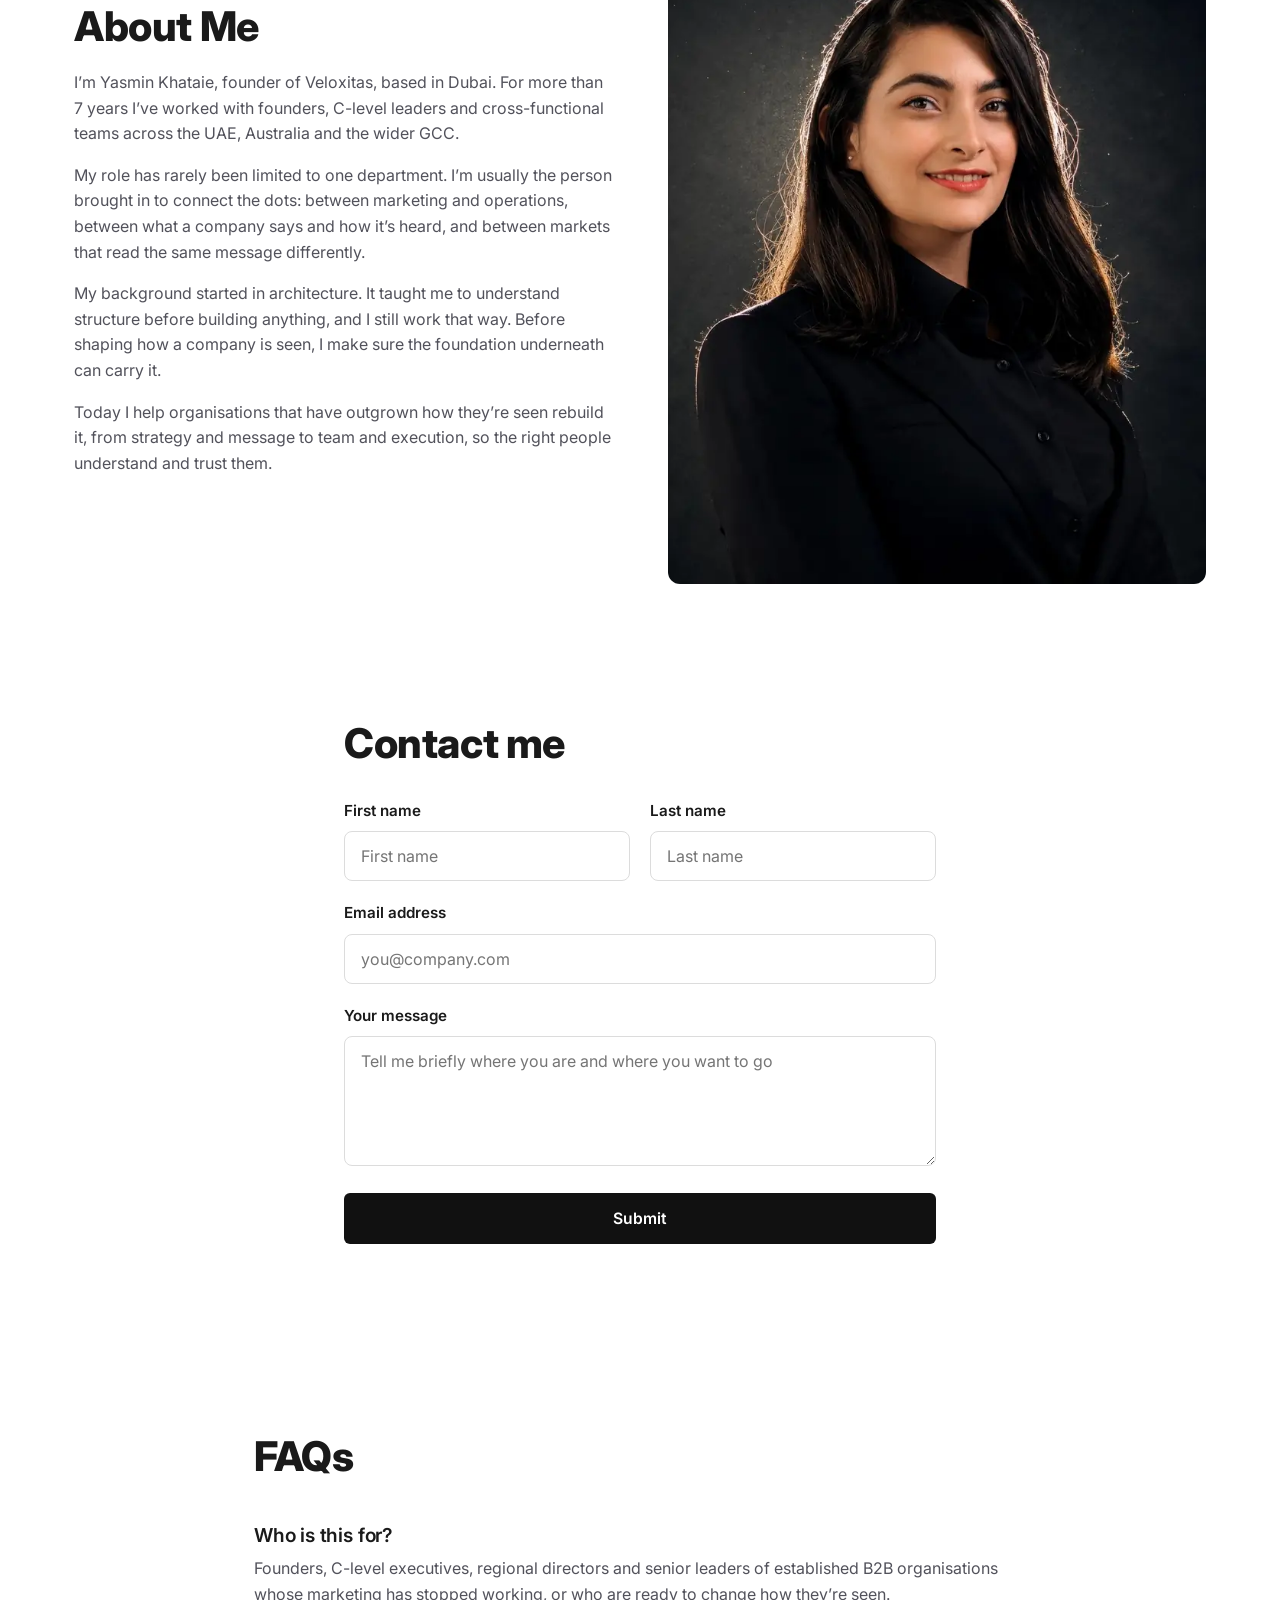
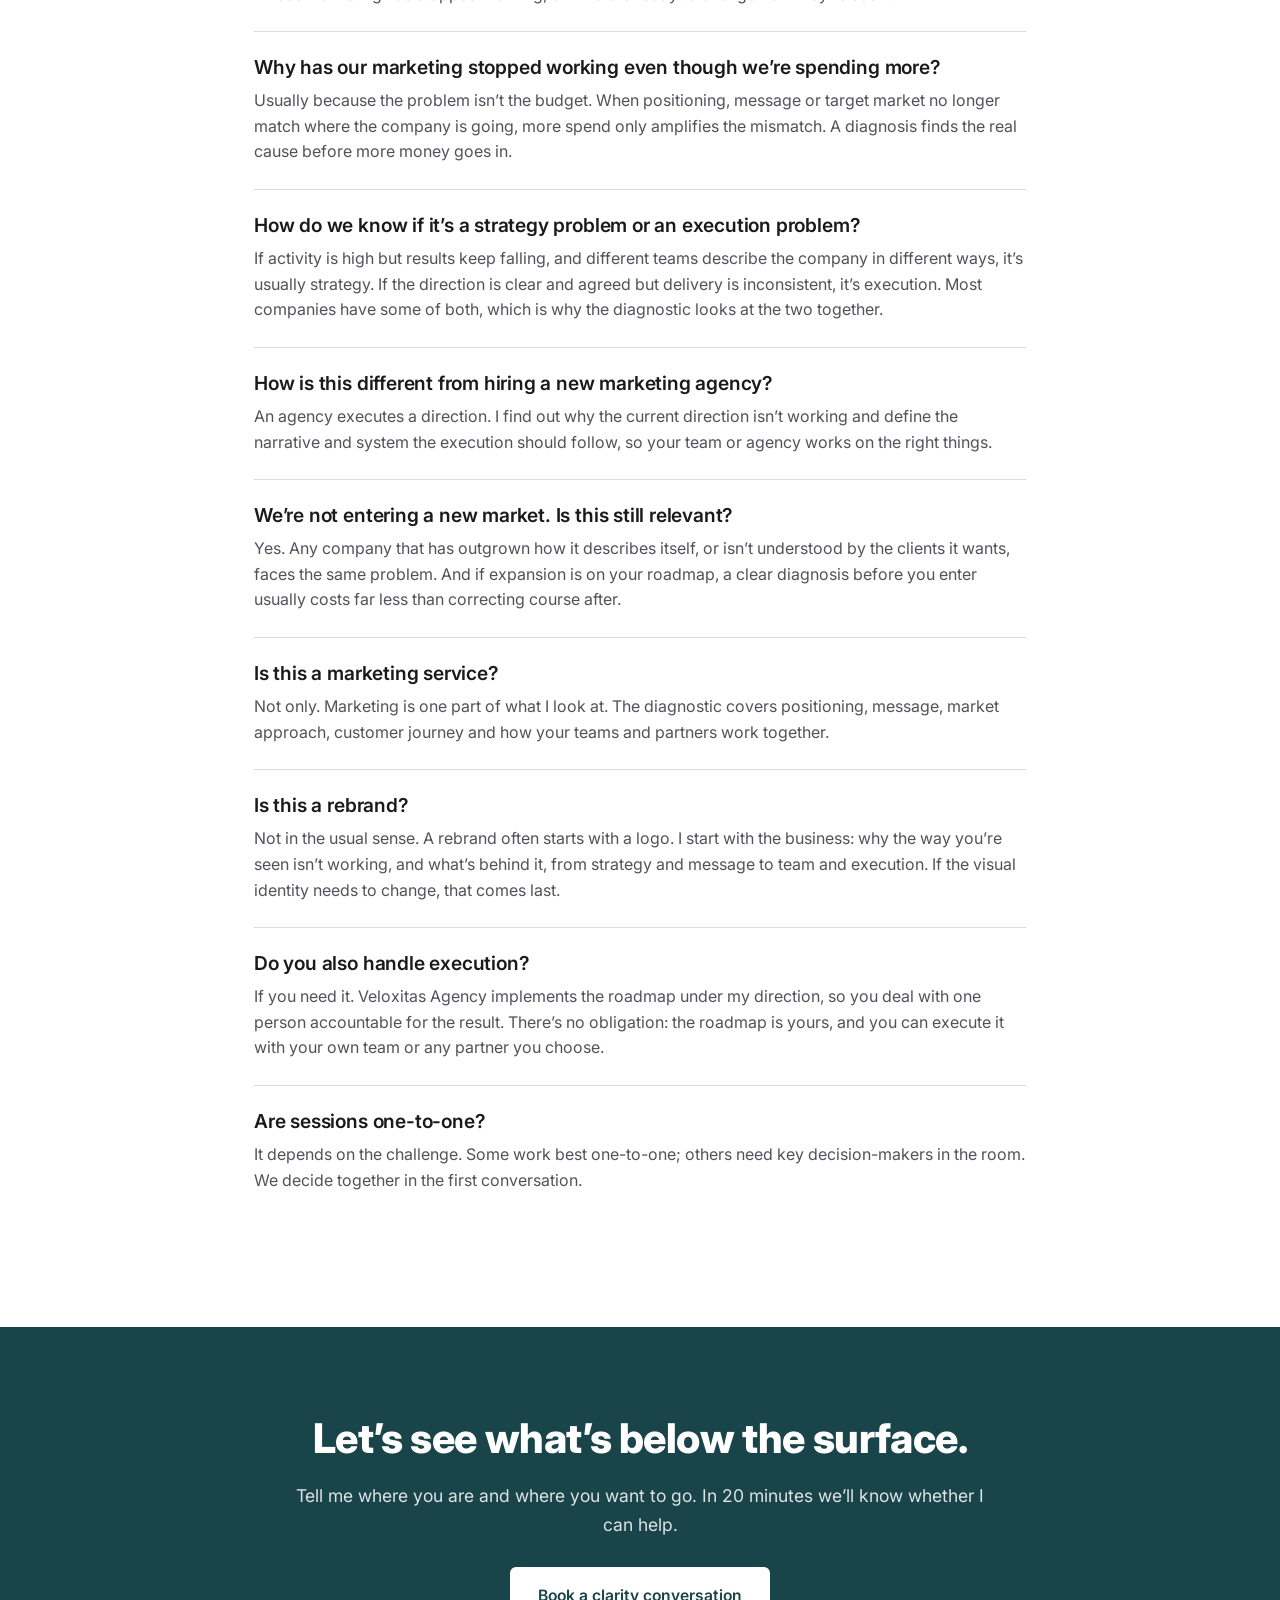
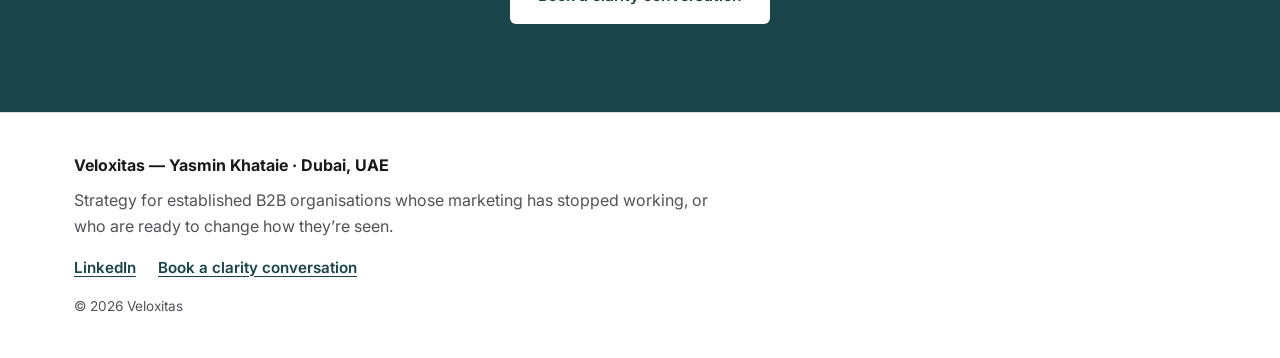
==== commit 6364b2c6: "Brief v2: copy fixes, navigation, SEO head, structured data, Insights Copy (Part A): About intro, FA" ====
--- a/index.html
+++ b/index.html
@@ -3,13 +3,147 @@
 <head>
 <meta charset="UTF-8">
 <meta name="viewport" content="width=device-width, initial-scale=1.0">
-<title>Veloxitas | When your marketing stops working</title>
-<meta name="description" content="Marketing not working anymore? Ready to change how you&rsquo;re seen? Yasmin Khataie finds out why, and rebuilds it from strategy to execution.">
-<link rel="icon" href="assets/favicon.svg" type="image/svg+xml">
+<title>Veloxitas | When Your Marketing Stops Working – Yasmin Khataie, Dubai</title>
+<meta name="description" content="Yasmin Khataie helps established B2B organisations find out why their marketing stopped working and rebuild how they're seen, from strategy to execution. Dubai, GCC and Australia.">
+<link rel="canonical" href="https://veloxitas.com/">
+<meta property="og:title" content="Veloxitas | Seen is not the same as understood">
+<meta property="og:description" content="Strategy for established B2B organisations whose marketing has stopped working, or who are ready to change how they're seen. Founded by Yasmin Khataie, Dubai.">
+<meta property="og:url" content="https://veloxitas.com/">
+<meta property="og:type" content="website">
+<meta property="og:image" content="https://veloxitas.com/assets/hero-iceberg.jpg">
+<meta name="twitter:card" content="summary_large_image">
+<link rel="icon" href="/assets/favicon.svg" type="image/svg+xml">
+<link rel="alternate" type="application/rss+xml" title="Veloxitas Insights" href="/insights/feed.xml">
 <link rel="preconnect" href="https://fonts.googleapis.com">
 <link rel="preconnect" href="https://fonts.gstatic.com" crossorigin>
 <link href="https://fonts.googleapis.com/css2?family=Playfair+Display:ital,wght@0,500;0,600;1,500;1,600&family=Inter:wght@400;500;600;700;800&display=swap" rel="stylesheet">
-<link rel="stylesheet" href="styles.css">
+<link rel="stylesheet" href="/styles.css">
+<script type="application/ld+json">
+{
+  "@context": "https://schema.org",
+  "@graph": [
+    {
+      "@type": "ProfessionalService",
+      "@id": "https://veloxitas.com/#org",
+      "name": "Veloxitas",
+      "url": "https://veloxitas.com/",
+      "logo": "https://veloxitas.com/assets/logo-veloxitas.png",
+      "image": "https://veloxitas.com/assets/hero-iceberg.jpg",
+      "description": "Dubai-based strategy practice helping established B2B organisations whose marketing has stopped working, or who are ready to change how they are seen, from diagnosis and narrative to system and execution.",
+      "slogan": "Seen is not the same as understood.",
+      "founder": { "@id": "https://veloxitas.com/#yasmin" },
+      "address": { "@type": "PostalAddress", "addressLocality": "Dubai", "addressCountry": "AE" },
+      "areaServed": ["United Arab Emirates", "GCC", "Australia"],
+      "hasOfferCatalog": {
+        "@type": "OfferCatalog",
+        "name": "Engagements",
+        "itemListElement": [
+          {
+            "@type": "Offer",
+            "itemOffered": {
+              "@type": "Service",
+              "name": "Narrative Clarity Diagnostic",
+              "description": "A structured assessment of how a company is seen, understood and chosen by the market it wants to win, with a prioritised roadmap and optional directed execution."
+            }
+          }
+        ]
+      }
+    },
+    {
+      "@type": "Person",
+      "@id": "https://veloxitas.com/#yasmin",
+      "name": "Yasmin Khataie",
+      "jobTitle": "Founder & Strategist",
+      "worksFor": { "@id": "https://veloxitas.com/#org" },
+      "address": { "@type": "PostalAddress", "addressLocality": "Dubai", "addressCountry": "AE" },
+      "image": "https://veloxitas.com/assets/about-me-new.jpg",
+      "sameAs": ["https://www.linkedin.com/in/yasmin-khataie/"]
+    }
+  ]
+}
+</script>
+<!-- BUILD:FAQ_JSONLD (generated by scripts/build.py from the FAQ section below; do not edit by hand) -->
+<script type="application/ld+json">
+{
+  "@context": "https://schema.org",
+  "@type": "FAQPage",
+  "mainEntity": [
+    {
+      "@type": "Question",
+      "name": "Who is this for?",
+      "acceptedAnswer": {
+        "@type": "Answer",
+        "text": "Founders, C-level executives, regional directors and senior leaders of established B2B organisations whose marketing has stopped working, or who are ready to change how they’re seen."
+      }
+    },
+    {
+      "@type": "Question",
+      "name": "Why has our marketing stopped working even though we’re spending more?",
+      "acceptedAnswer": {
+        "@type": "Answer",
+        "text": "Usually because the problem isn’t the budget. When positioning, message or target market no longer match where the company is going, more spend only amplifies the mismatch. A diagnosis finds the real cause before more money goes in."
+      }
+    },
+    {
+      "@type": "Question",
+      "name": "How do we know if it’s a strategy problem or an execution problem?",
+      "acceptedAnswer": {
+        "@type": "Answer",
+        "text": "If activity is high but results keep falling, and different teams describe the company in different ways, it’s usually strategy. If the direction is clear and agreed but delivery is inconsistent, it’s execution. Most companies have some of both, which is why the diagnostic looks at the two together."
+      }
+    },
+    {
+      "@type": "Question",
+      "name": "How is this different from hiring a new marketing agency?",
+      "acceptedAnswer": {
+        "@type": "Answer",
+        "text": "An agency executes a direction. I find out why the current direction isn’t working and define the narrative and system the execution should follow, so your team or agency works on the right things."
+      }
+    },
+    {
+      "@type": "Question",
+      "name": "We’re not entering a new market. Is this still relevant?",
+      "acceptedAnswer": {
+        "@type": "Answer",
+        "text": "Yes. Any company that has outgrown how it describes itself, or isn’t understood by the clients it wants, faces the same problem. And if expansion is on your roadmap, a clear diagnosis before you enter usually costs far less than correcting course after."
+      }
+    },
+    {
+      "@type": "Question",
+      "name": "Is this a marketing service?",
+      "acceptedAnswer": {
+        "@type": "Answer",
+        "text": "Not only. Marketing is one part of what I look at. The diagnostic covers positioning, message, market approach, customer journey and how your teams and partners work together."
+      }
+    },
+    {
+      "@type": "Question",
+      "name": "Is this a rebrand?",
+      "acceptedAnswer": {
+        "@type": "Answer",
+        "text": "Not in the usual sense. A rebrand often starts with a logo. I start with the business: why the way you’re seen isn’t working, and what’s behind it, from strategy and message to team and execution. If the visual identity needs to change, that comes last."
+      }
+    },
+    {
+      "@type": "Question",
+      "name": "Do you also handle execution?",
+      "acceptedAnswer": {
+        "@type": "Answer",
+        "text": "If you need it. Veloxitas Agency implements the roadmap under my direction, so you deal with one person accountable for the result. There’s no obligation: the roadmap is yours, and you can execute it with your own team or any partner you choose."
+      }
+    },
+    {
+      "@type": "Question",
+      "name": "Are sessions one-to-one?",
+      "acceptedAnswer": {
+        "@type": "Answer",
+        "text": "It depends on the challenge. Some work best one-to-one; others need key decision-makers in the room. We decide together in the first conversation."
+      }
+    }
+  ]
+}
+</script>
+<!-- /BUILD:FAQ_JSONLD -->
 </head>
 <body>
 
@@ -21,22 +155,32 @@
   <header class="site-header">
     <div class="container header-inner">
       <a href="#top" class="logo" aria-label="Veloxitas — home">
-        <img src="assets/logo-veloxitas.png" alt="Veloxitas" class="logo-img">
+        <img src="/assets/logo-veloxitas.webp" alt="Veloxitas" class="logo-img" width="400" height="88">
       </a>
+      <nav class="main-nav" aria-label="Main">
+        <a href="#story">The story</a>
+        <a href="#problems">What's holding you back</a>
+        <a href="#how-i-work">How I work</a>
+        <a href="#research">Research</a>
+        <a href="#about">About</a>
+        <a href="#faqs">FAQs</a>
+        <!-- BUILD:NAV_INSIGHTS --><!-- /BUILD:NAV_INSIGHTS -->
+      </nav>
       <a href="https://calendly.com/yasmin-veloxitas" target="_blank" rel="noopener" class="btn btn-dark nav-cta">Book a clarity conversation</a>
       <button class="nav-toggle" aria-label="Toggle menu" aria-expanded="false" aria-controls="mobile-menu">
         <span></span><span></span><span></span>
       </button>
     </div>
-    <div class="mobile-menu" id="mobile-menu">
+    <nav class="mobile-menu" id="mobile-menu" aria-label="Main (mobile)">
       <a href="#story">The story</a>
       <a href="#problems">What's holding you back</a>
-      <a href="#how-it-works">The engagement</a>
+      <a href="#how-i-work">How I work</a>
       <a href="#research">Research</a>
-      <a href="#about">About me</a>
+      <a href="#about">About</a>
       <a href="#faqs">FAQs</a>
+      <!-- BUILD:NAV_INSIGHTS --><!-- /BUILD:NAV_INSIGHTS -->
       <a href="https://calendly.com/yasmin-veloxitas" target="_blank" rel="noopener" class="btn btn-dark">Book a clarity conversation</a>
-    </div>
+    </nav>
   </header>
 </div>
 
@@ -54,7 +198,7 @@
       </div>
     </div>
     <div class="hero-image">
-      <img src="assets/hero-iceberg.jpg" alt="Two sailboats with red sails gliding past an iceberg at sunset" loading="eager">
+      <img src="/assets/hero-iceberg.webp" alt="Two sailboats with red sails gliding past an iceberg at sunset" width="1920" height="900" loading="eager" fetchpriority="high">
     </div>
   </section>
 
@@ -82,7 +226,7 @@
         <p class="destination-close">The ship is moving. But the flag it flies was made for an earlier voyage. The question is whether it is still being understood, and whether it is heading where it should.</p>
       </div>
       <div class="destination-image">
-        <img src="assets/ship-storm.jpg" alt="The bow of a red ship cutting through a stormy sea" loading="lazy">
+        <img src="/assets/ship-storm.webp" alt="The bow of a red ship cutting through a stormy sea" width="900" height="900" loading="lazy" decoding="async">
       </div>
     </div>
   </section>
@@ -93,32 +237,32 @@
       <h2 class="section-heading center">What Could Be Holding You Back</h2>
       <div class="card-grid">
         <article class="card">
-          <img src="assets/card-same-flag.jpg" alt="Aerial view of rows of identical white sailboats moored in a marina" loading="lazy">
+          <img src="/assets/card-same-flag.webp" alt="Aerial view of rows of identical white sailboats moored in a marina" width="800" height="603" loading="lazy" decoding="async">
           <h3>Same flag as everyone</h3>
           <p>Modern, polished, premium, and indistinguishable from the companies around you. In a crowded market, looking right is not the same as standing out.</p>
         </article>
         <article class="card">
-          <img src="assets/card-lost-in-translation.jpg" alt="Signal flags on a ship's mast in thick fog, a lighthouse faint in the distance" loading="lazy">
+          <img src="/assets/card-lost-in-translation.webp" alt="Signal flags on a ship's mast in thick fog, a lighthouse faint in the distance" width="800" height="603" loading="lazy" decoding="async">
           <h3>Lost in translation</h3>
           <p>What you say makes sense inside the company. Outside, it is heard, but not understood the way you intended, especially by decision-makers who read trust differently.</p>
         </article>
         <article class="card">
-          <img src="assets/card-outdated-flag.jpg" alt="A faded, frayed red flag on an old ship against a stormy sunset sea" loading="lazy">
+          <img src="/assets/card-outdated-flag.webp" alt="A faded, frayed red flag on an old ship against a stormy sunset sea" width="800" height="603" loading="lazy" decoding="async">
           <h3>An outdated flag</h3>
           <p>The way you present yourself still describes the company you were. Clients, partners and talent meet that version, not the one you&rsquo;ve become.</p>
         </article>
         <article class="card">
-          <img src="assets/card-escaping-fish-net.jpg" alt="Fish slipping out through a torn orange fishing net underwater" loading="lazy">
+          <img src="/assets/card-escaping-fish-net.webp" alt="Fish slipping out through a torn orange fishing net underwater" width="800" height="603" loading="lazy" decoding="async">
           <h3>Escaping fish</h3>
           <p>Interest is there, but leads slip away because the path from first contact to decision isn&rsquo;t built for how your buyers decide.</p>
         </article>
         <article class="card">
-          <img src="assets/card-busy-without-direction.jpg" alt="Aerial view of speedboats racing in different directions, their wakes crossing" loading="lazy">
+          <img src="/assets/card-busy-without-direction.webp" alt="Aerial view of speedboats racing in different directions, their wakes crossing" width="800" height="603" loading="lazy" decoding="async">
           <h3>Busy without direction</h3>
           <p>Campaigns, events, content, agencies: lots of activity, little clarity on what moves the business forward.</p>
         </article>
         <article class="card">
-          <img src="assets/card-uncoordinated-oars.jpg" alt="Aerial view of a red rowing boat with oars out of sync" loading="lazy">
+          <img src="/assets/card-uncoordinated-oars.webp" alt="Aerial view of a red rowing boat with oars out of sync" width="800" height="603" loading="lazy" decoding="async">
           <h3>An uncoordinated crew</h3>
           <p>Teams, partners and agencies pull in different directions, or lack the skills the strategy needs, because no one owns the full picture.</p>
         </article>
@@ -126,10 +270,10 @@
     </div>
   </section>
 
-  <!-- COME IN -->
-  <section class="come-in">
+  <!-- COME IN / HOW I WORK -->
+  <section class="come-in" id="how-i-work">
     <div class="come-in-image">
-      <img src="assets/come-in-illustration.jpg" alt="Illustration of a person looking through binoculars" loading="lazy">
+      <img src="/assets/come-in-illustration.webp" alt="Illustration of a person looking through binoculars" width="1100" height="1100" loading="lazy" decoding="async">
     </div>
     <div class="come-in-copy">
       <p>Even one of these is enough to stall a company&rsquo;s growth. Most companies have more than one, and can&rsquo;t see them from the inside.</p>
@@ -174,7 +318,7 @@
         <a href="https://calendly.com/yasmin-veloxitas" target="_blank" rel="noopener" class="btn btn-teal">Book a clarity conversation</a>
       </div>
       <div class="how-illustration">
-        <img src="assets/how-it-works-illustration.jpg" alt="Illustration of a fish in a suit holding a glass of wine" loading="lazy">
+        <img src="/assets/how-it-works-illustration.webp" alt="Illustration of a fish in a suit holding a glass of wine" width="735" height="749" loading="lazy" decoding="async">
       </div>
     </div>
   </section>
@@ -182,14 +326,14 @@
   <!-- RESEARCH IN PROGRESS -->
   <section class="outside" id="research">
     <div class="outside-image">
-      <img src="assets/why-bring-in.jpg" alt="A white paper boat navigating through a sea of black mines on a red background" loading="lazy">
+      <img src="/assets/why-bring-in.webp" alt="A white paper boat navigating through a sea of black mines on a red background" width="1000" height="1305" loading="lazy" decoding="async">
     </div>
     <div class="outside-copy">
       <p class="lead-line">Research in progress</p>
       <h2>Why marketing stops working.</h2>
       <p>Most companies don&rsquo;t notice the moment their marketing stops working. The activity continues and the budget is spent, but the results fade. I&rsquo;m studying why this happens to established B2B companies, and what the ones that recover do differently.</p>
       <p>The findings will be published here. If you lead marketing, communications or growth at a B2B company and would like to contribute your perspective, I&rsquo;d be glad to hear from you.</p>
-      <div><a href="#contact" class="btn btn-black">Contribute to the research</a></div>
+      <div><a href="#contact" class="btn btn-black" data-prefill-message="I'd like to contribute to the research on why marketing stops working.">Contribute to the research</a></div>
     </div>
   </section>
 
@@ -198,13 +342,13 @@
     <div class="container about-grid">
       <div class="about-copy">
         <h2>About Me</h2>
-        <p>I&rsquo;m Yasmin Khataie. For more than 10 years I&rsquo;ve worked with founders, C-level leaders and cross-functional teams across the UAE, Australia and the wider GCC.</p>
+        <p>I&rsquo;m Yasmin Khataie, founder of Veloxitas, based in Dubai. For more than 7 years I&rsquo;ve worked with founders, C-level leaders and cross-functional teams across the UAE, Australia and the wider GCC.</p>
         <p>My role has rarely been limited to one department. I&rsquo;m usually the person brought in to connect the dots: between marketing and operations, between what a company says and how it&rsquo;s heard, and between markets that read the same message differently.</p>
         <p>My background started in architecture. It taught me to understand structure before building anything, and I still work that way. Before shaping how a company is seen, I make sure the foundation underneath can carry it.</p>
         <p>Today I help organisations that have outgrown how they&rsquo;re seen rebuild it, from strategy and message to team and execution, so the right people understand and trust them.</p>
       </div>
       <div class="about-image">
-        <img src="assets/about-me-new.jpg" alt="Portrait of Yasmin Khataie wearing a black shirt against a dark backdrop" loading="lazy">
+        <img src="/assets/about-me-new.webp" alt="Portrait of Yasmin Khataie wearing a black shirt against a dark backdrop" width="900" height="879" loading="lazy" decoding="async">
       </div>
     </div>
   </section>
@@ -221,20 +365,20 @@
         <div class="form-row">
           <div class="form-field">
             <label for="first-name">First name</label>
-            <input type="text" id="first-name" name="First name" placeholder="Jane" required>
+            <input type="text" id="first-name" name="First name" placeholder="First name" autocomplete="given-name" required>
           </div>
           <div class="form-field">
             <label for="last-name">Last name</label>
-            <input type="text" id="last-name" name="Last name" placeholder="Smitherton" required>
+            <input type="text" id="last-name" name="Last name" placeholder="Last name" autocomplete="family-name" required>
           </div>
         </div>
         <div class="form-field">
           <label for="email">Email address</label>
-          <input type="email" id="email" name="Email address" placeholder="email@janesfakedomain.net" required>
+          <input type="email" id="email" name="Email address" placeholder="you@company.com" autocomplete="email" required>
         </div>
         <div class="form-field">
           <label for="message">Your message</label>
-          <textarea id="message" name="Message" rows="5" placeholder="Enter your question or message" required></textarea>
+          <textarea id="message" name="Message" rows="5" placeholder="Tell me briefly where you are and where you want to go" required></textarea>
         </div>
         <button type="submit" class="btn btn-black btn-block">Submit</button>
         <p class="form-status" id="form-status" role="status" aria-live="polite"></p>
@@ -251,12 +395,24 @@
         <p>Founders, C-level executives, regional directors and senior leaders of established B2B organisations whose marketing has stopped working, or who are ready to change how they&rsquo;re seen.</p>
       </div>
       <div class="faq-item">
+        <h3>Why has our marketing stopped working even though we&rsquo;re spending more?</h3>
+        <p>Usually because the problem isn&rsquo;t the budget. When positioning, message or target market no longer match where the company is going, more spend only amplifies the mismatch. A diagnosis finds the real cause before more money goes in.</p>
+      </div>
+      <div class="faq-item">
+        <h3>How do we know if it&rsquo;s a strategy problem or an execution problem?</h3>
+        <p>If activity is high but results keep falling, and different teams describe the company in different ways, it&rsquo;s usually strategy. If the direction is clear and agreed but delivery is inconsistent, it&rsquo;s execution. Most companies have some of both, which is why the diagnostic looks at the two together.</p>
+      </div>
+      <div class="faq-item">
+        <h3>How is this different from hiring a new marketing agency?</h3>
+        <p>An agency executes a direction. I find out why the current direction isn&rsquo;t working and define the narrative and system the execution should follow, so your team or agency works on the right things.</p>
+      </div>
+      <div class="faq-item">
         <h3>We&rsquo;re not entering a new market. Is this still relevant?</h3>
         <p>Yes. Any company that has outgrown how it describes itself, or isn&rsquo;t understood by the clients it wants, faces the same problem. And if expansion is on your roadmap, a clear diagnosis before you enter usually costs far less than correcting course after.</p>
       </div>
       <div class="faq-item">
         <h3>Is this a marketing service?</h3>
-        <p>No. Marketing is one part of what I look at. The diagnostic covers positioning, message, market approach, customer journey and how your teams and partners work together.</p>
+        <p>Not only. Marketing is one part of what I look at. The diagnostic covers positioning, message, market approach, customer journey and how your teams and partners work together.</p>
       </div>
       <div class="faq-item">
         <h3>Is this a rebrand?</h3>
@@ -287,18 +443,17 @@
 <!-- FOOTER -->
 <footer class="site-footer">
   <div class="container footer-inner">
-    <div>
-      <a href="#top" class="logo" aria-label="Veloxitas — home">
-        <img src="assets/logo-veloxitas.png" alt="Veloxitas" class="logo-img">
-      </a>
-      <a class="social-link" href="https://www.linkedin.com/in/yasmin-khataie/" target="_blank" rel="noopener" aria-label="LinkedIn">
-        <svg viewBox="0 0 24 24" width="18" height="18" fill="currentColor" aria-hidden="true"><path d="M20.45 20.45h-3.56v-5.57c0-1.33-.02-3.03-1.85-3.03-1.85 0-2.14 1.45-2.14 2.94v5.66H9.34V9h3.42v1.56h.05c.48-.9 1.64-1.85 3.38-1.85 3.61 0 4.28 2.38 4.28 5.47v6.27zM5.34 7.43a2.07 2.07 0 1 1 0-4.13 2.07 2.07 0 0 1 0 4.13zM7.12 20.45H3.56V9h3.56v11.45z"/></svg>
-      </a>
-    </div>
-    <a href="https://calendly.com/yasmin-veloxitas" target="_blank" rel="noopener" class="btn btn-dark">Book a clarity conversation</a>
+    <p class="footer-name">Veloxitas — Yasmin Khataie · Dubai, UAE</p>
+    <p class="footer-tagline">Strategy for established B2B organisations whose marketing has stopped working, or who are ready to change how they&rsquo;re seen.</p>
+    <nav class="footer-links" aria-label="Footer">
+      <a href="https://www.linkedin.com/in/yasmin-khataie/" target="_blank" rel="noopener">LinkedIn</a>
+      <a href="https://calendly.com/yasmin-veloxitas" target="_blank" rel="noopener">Book a clarity conversation</a>
+      <!-- BUILD:NAV_INSIGHTS --><!-- /BUILD:NAV_INSIGHTS -->
+    </nav>
+    <p class="footer-copy">&copy; 2026 Veloxitas</p>
   </div>
 </footer>
 
-<script src="script.js"></script>
+<script src="/script.js"></script>
 </body>
 </html>
--- a/styles.css
+++ b/styles.css
@@ -26,6 +26,9 @@
 
 html { scroll-behavior: smooth; }
 
+/* keep anchored sections clear of the sticky header */
+section[id] { scroll-margin-top: 84px; }
+
 body {
   margin: 0;
   font-family: var(--font-body);
@@ -35,7 +38,7 @@
   -webkit-font-smoothing: antialiased;
 }
 
-img { max-width: 100%; display: block; }
+img { max-width: 100%; height: auto; display: block; }
 
 a { color: inherit; text-decoration: none; }
 
@@ -123,6 +126,16 @@
   gap: 8px;
 }
 .logo-img { height: 32px; width: auto; display: block; }
+
+.main-nav {
+  display: flex;
+  align-items: center;
+  gap: 22px;
+  font-size: 0.9rem;
+  font-weight: 500;
+}
+.main-nav a { color: var(--text); white-space: nowrap; }
+.main-nav a:hover, .main-nav a:focus-visible { color: var(--red); }
 
 .nav-toggle {
   display: none;
@@ -349,28 +362,24 @@
 
 /* -------- footer -------- */
 .site-footer { border-top: 1px solid var(--border); padding: 40px 0; }
-.footer-inner {
-  display: flex;
-  align-items: center;
-  justify-content: space-between;
-  flex-wrap: wrap;
-  gap: 20px;
-}
-.footer-inner > div { display: flex; flex-direction: column; gap: 14px; align-items: flex-start; }
-.social-link {
-  display: inline-flex;
-  align-items: center;
-  justify-content: center;
-  width: 32px;
-  height: 32px;
-  border-radius: 6px;
-  background: #ececec;
-  color: #6b6b6b;
-}
+.footer-inner { display: flex; flex-direction: column; gap: 10px; }
+.footer-inner p { margin: 0; }
+.footer-name { font-weight: 700; color: var(--text); }
+.footer-tagline { max-width: 640px; }
+.footer-links { display: flex; flex-wrap: wrap; gap: 8px 22px; margin-top: 6px; font-weight: 600; font-size: 0.95rem; }
+.footer-links a { color: var(--teal); text-decoration: underline; text-underline-offset: 3px; }
+.footer-links a:hover, .footer-links a:focus-visible { color: var(--red); }
+.footer-copy { font-size: 0.85rem; margin-top: 6px !important; }
 
 /* =========================================================
    Responsive
    ========================================================= */
+@media (max-width: 1100px) {
+  .main-nav { display: none; }
+  .nav-toggle { display: flex; }
+  .header-inner .nav-cta { margin-left: auto; margin-right: 12px; }
+}
+
 @media (max-width: 900px) {
   .story-grid { grid-template-columns: 1fr; }
   .destination-grid { grid-template-columns: 1fr; }
@@ -391,7 +400,6 @@
 
 @media (max-width: 720px) {
   .nav-cta { display: none; }
-  .nav-toggle { display: flex; }
   .card-grid { grid-template-columns: 1fr; }
   .form-row { grid-template-columns: 1fr; }
   .come-in-copy, .outside-copy { padding: 56px 24px; }
@@ -411,3 +419,49 @@
 .closing-cta h2 { color: #fff; }
 .closing-cta p { color: rgba(255,255,255,0.85); font-size: 1.1rem; margin-bottom: 28px; }
 .closing-cta .btn-teal { background: #fff; color: var(--teal); }
+
+/* -------- insights (generated by scripts/build.py) -------- */
+.insights-page, .article-page { padding: 64px 0 96px; }
+.insights-container, .article-container { max-width: 820px; }
+.insights-page h1, .article-page h1 { font-size: clamp(2.1rem, 4.5vw, 3rem); }
+.insights-intro { font-size: 1.15rem; margin-bottom: 40px; }
+.insight-list { list-style: none; margin: 0; padding: 0; }
+.insight-item { padding: 28px 0; border-top: 1px solid var(--border); }
+.insight-item h2 { font-size: 1.45rem; margin-bottom: 6px; }
+.insight-item h2 a:hover { color: var(--red); }
+.insight-item p { margin-bottom: 0; }
+.insight-meta { font-size: 0.88rem; margin-bottom: 8px !important; }
+.insight-empty { font-style: italic; }
+
+.breadcrumb ol { list-style: none; margin: 0 0 28px; padding: 0; display: flex; flex-wrap: wrap; gap: 6px; font-size: 0.9rem; color: var(--text-muted); }
+.breadcrumb li + li::before { content: "›"; margin-right: 6px; }
+.breadcrumb a { color: var(--teal); text-decoration: underline; text-underline-offset: 3px; }
+.article-byline { font-size: 0.92rem; margin-bottom: 28px; }
+.short-answer { background: var(--gray-bg); border-left: 4px solid var(--teal); border-radius: 8px; padding: 20px 24px; margin-bottom: 40px; }
+.short-answer p { color: var(--text); margin-bottom: 0; }
+.short-answer .short-answer-label { font-weight: 700; margin-bottom: 6px; }
+.article-body { font-size: 1.06rem; }
+.article-body h2 { font-size: clamp(1.5rem, 2.6vw, 1.9rem); margin-top: 44px; }
+.article-body h3 { margin-top: 28px; }
+.article-body p, .article-body li { color: var(--text); }
+.article-body ul, .article-body ol { padding-left: 22px; margin: 0 0 16px; }
+.article-body a { color: var(--teal); text-decoration: underline; text-underline-offset: 3px; }
+.article-faq { margin-top: 48px; }
+.author-box { display: flex; gap: 20px; align-items: center; margin-top: 56px; padding: 24px; border: 1px solid var(--border); border-radius: 12px; }
+.author-box img { width: 88px; height: 88px; border-radius: 50%; object-fit: cover; flex-shrink: 0; }
+.author-box p { margin-bottom: 8px; }
+.author-box .author-name { font-weight: 700; color: var(--text); margin-bottom: 4px; }
+.author-box a { color: var(--teal); font-weight: 600; text-decoration: underline; text-underline-offset: 3px; }
+.article-cta { margin-top: 40px; padding: 32px; background: var(--teal); border-radius: 12px; text-align: center; }
+.article-cta p { color: #fff; font-size: 1.2rem; font-weight: 600; margin-bottom: 18px; }
+.article-cta .btn-teal { background: #fff; color: var(--teal); }
+.article-related { margin-top: 48px; }
+.article-related h2 { font-size: 1.4rem; }
+.article-related ul { list-style: none; margin: 0; padding: 0; }
+.article-related li { padding: 12px 0; border-top: 1px solid var(--border); display: flex; flex-direction: column; }
+.article-related li a { font-weight: 600; color: var(--text); }
+.article-related li a:hover { color: var(--red); }
+
+@media (max-width: 600px) {
+  .author-box { flex-direction: column; text-align: center; }
+}
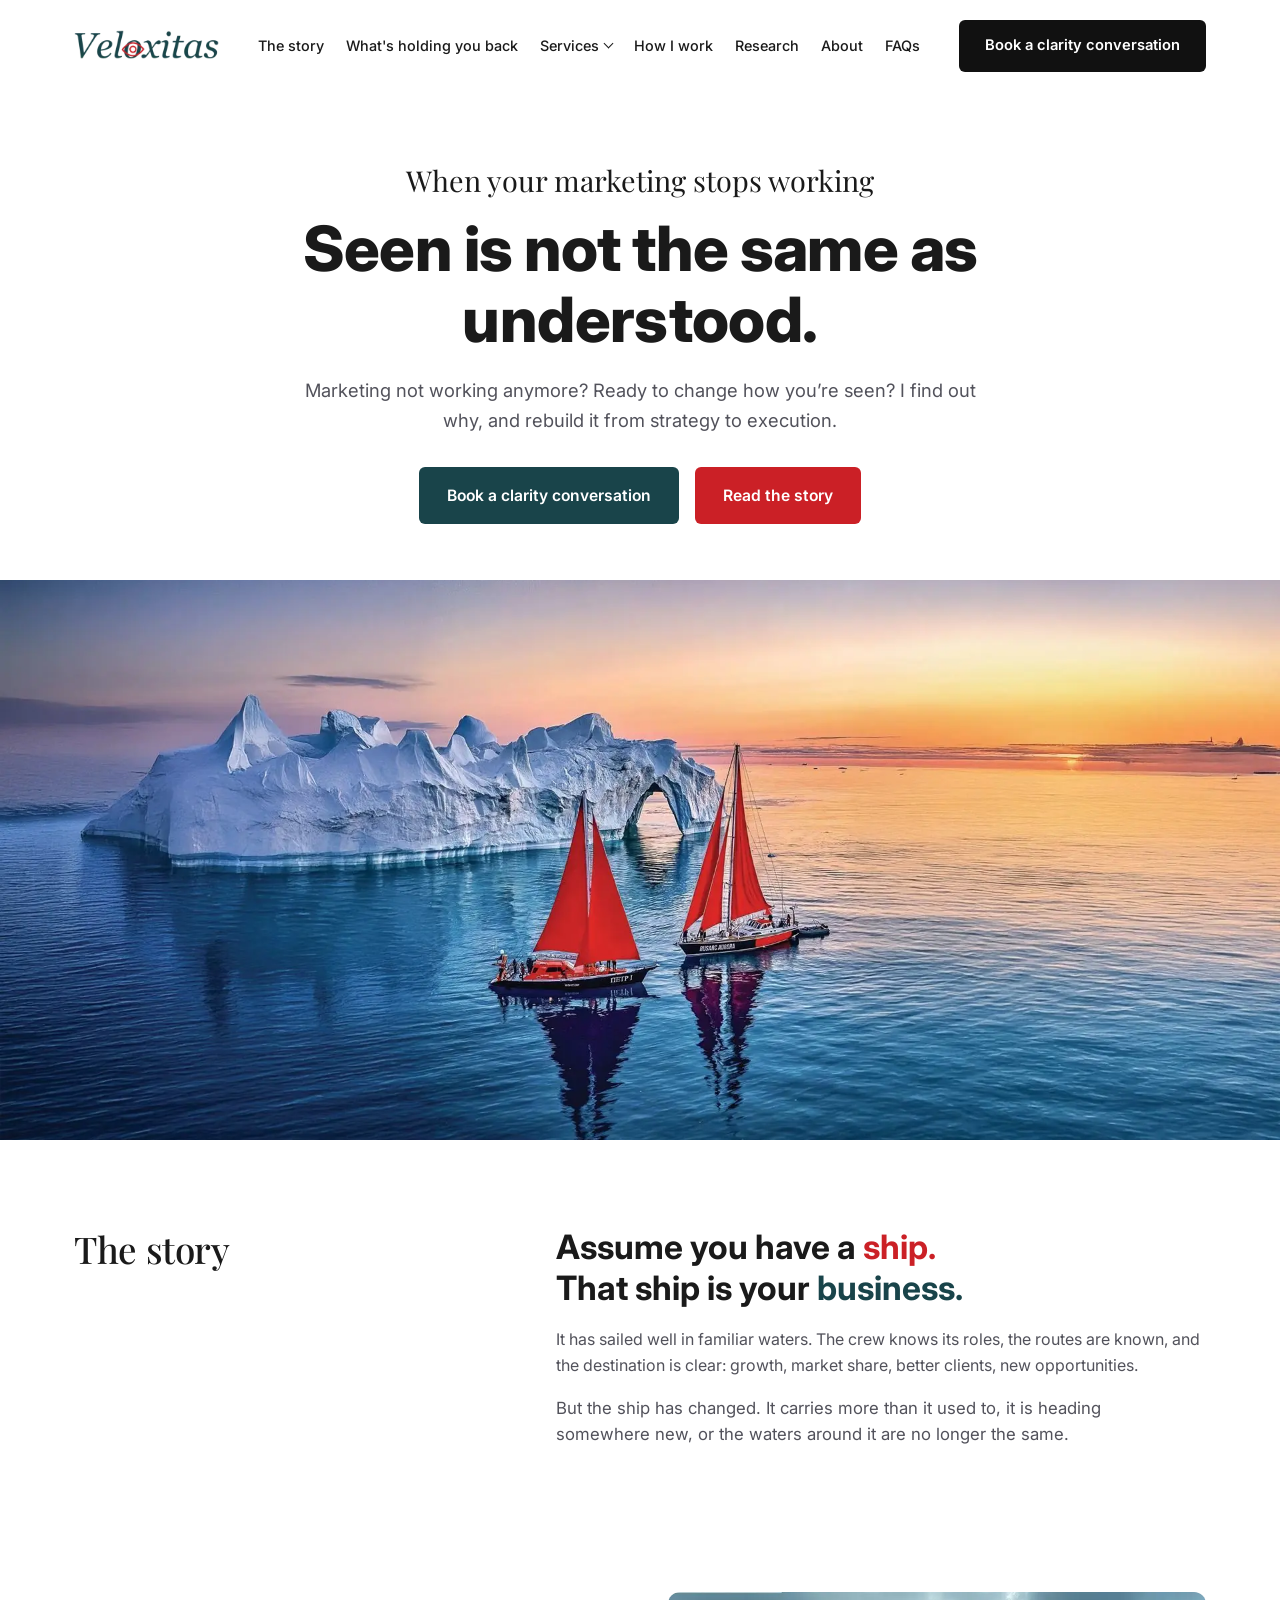
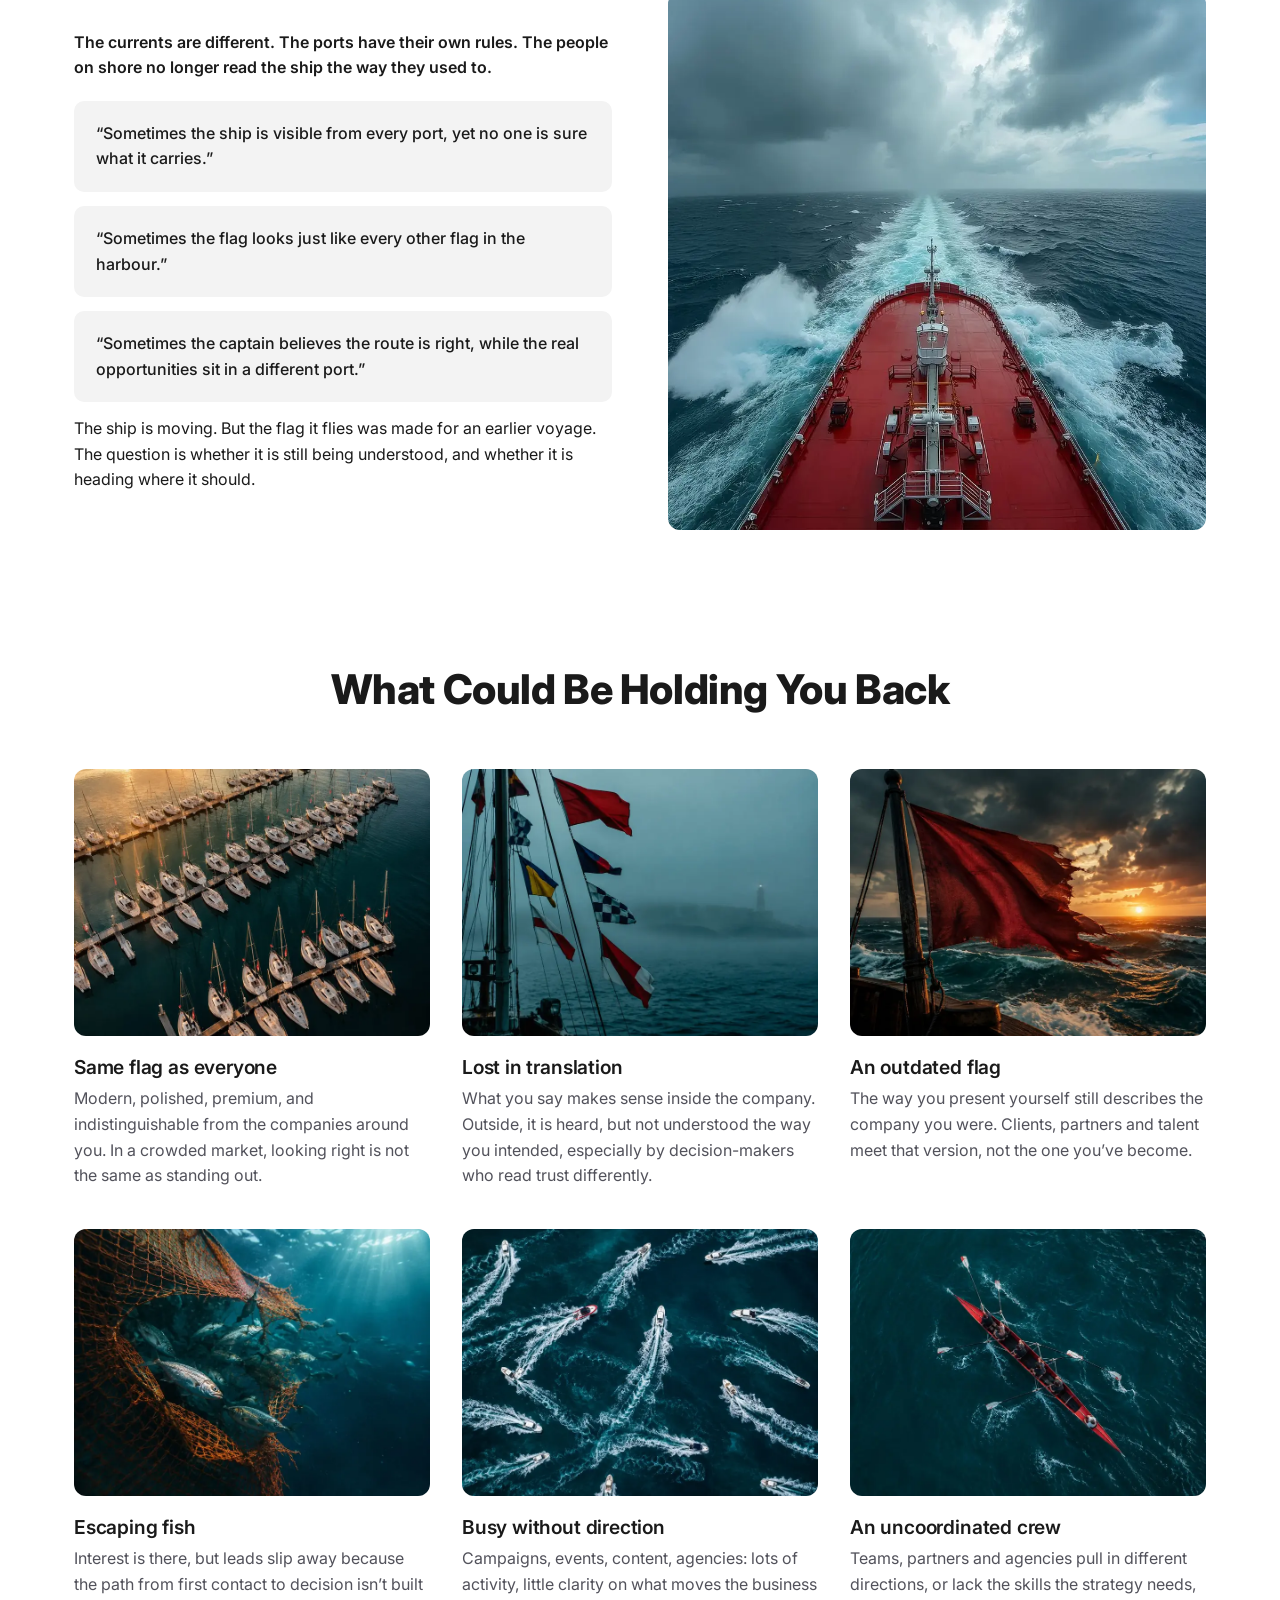
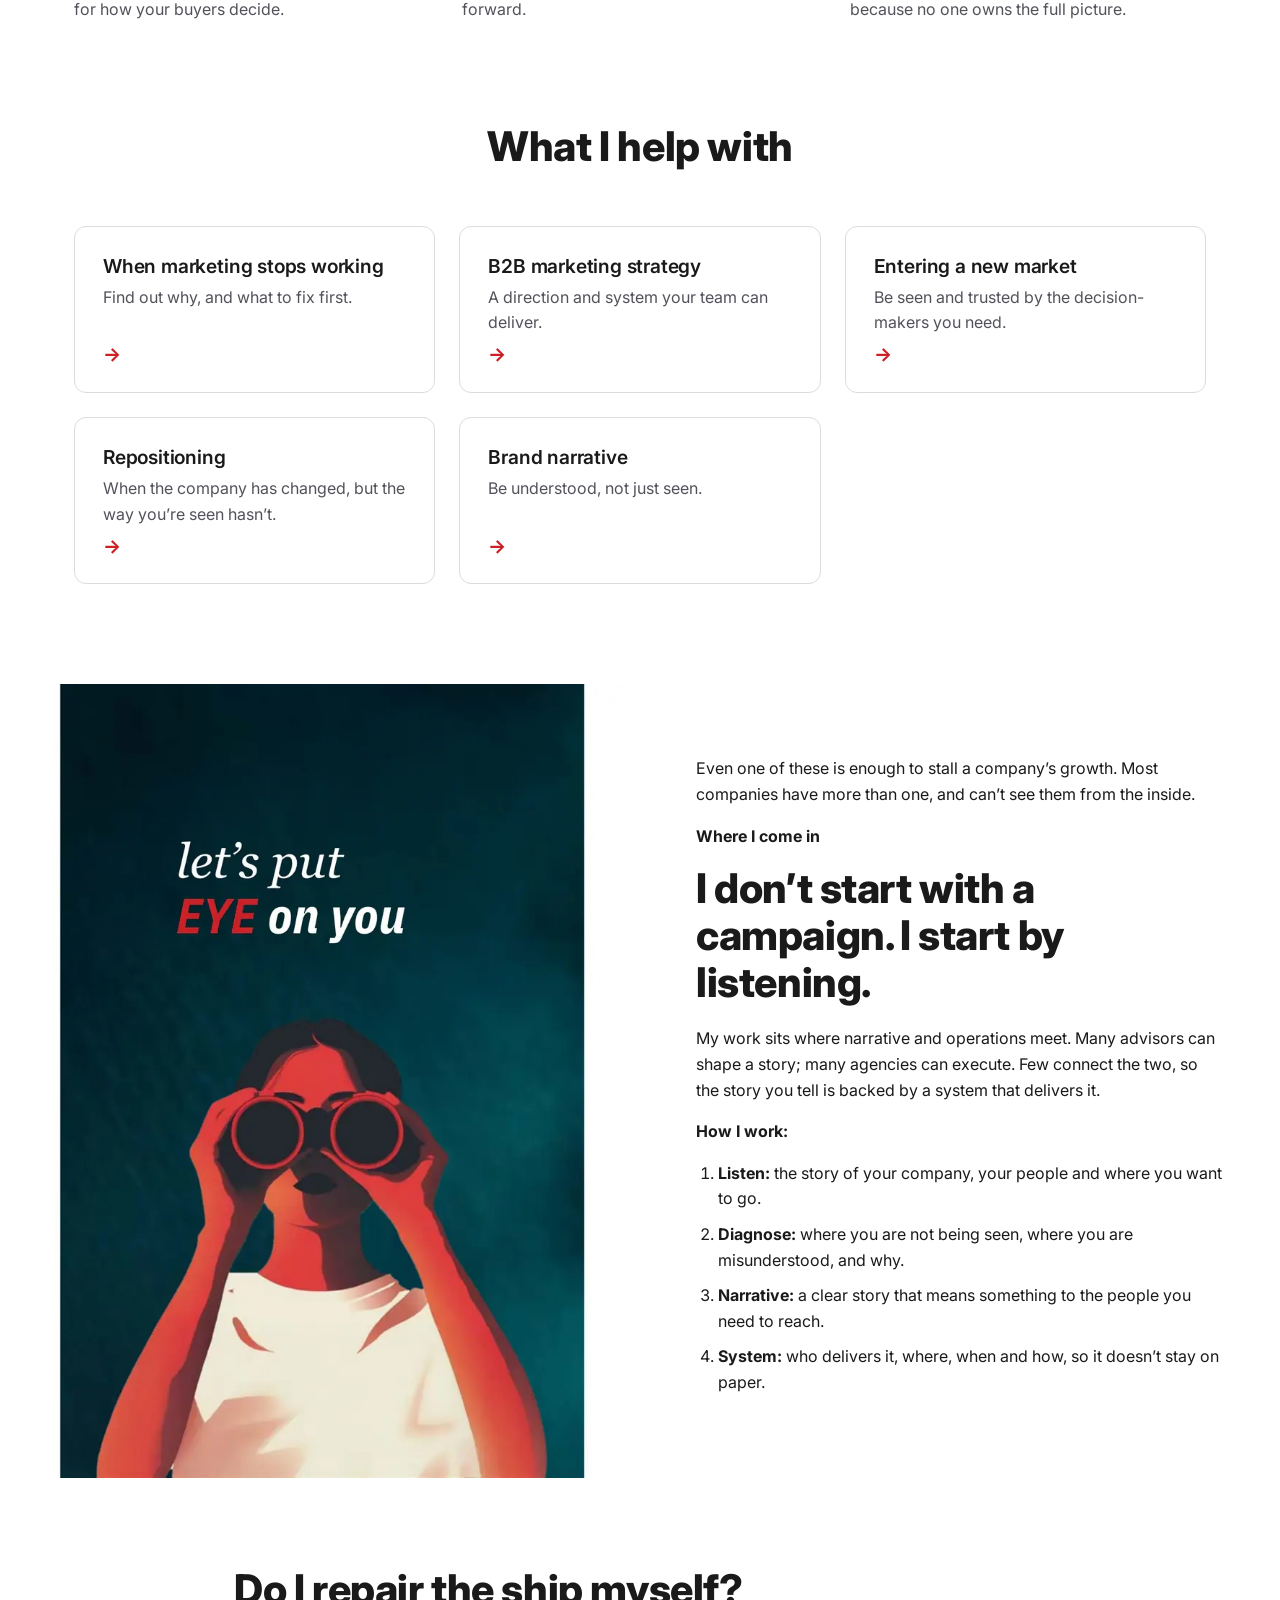
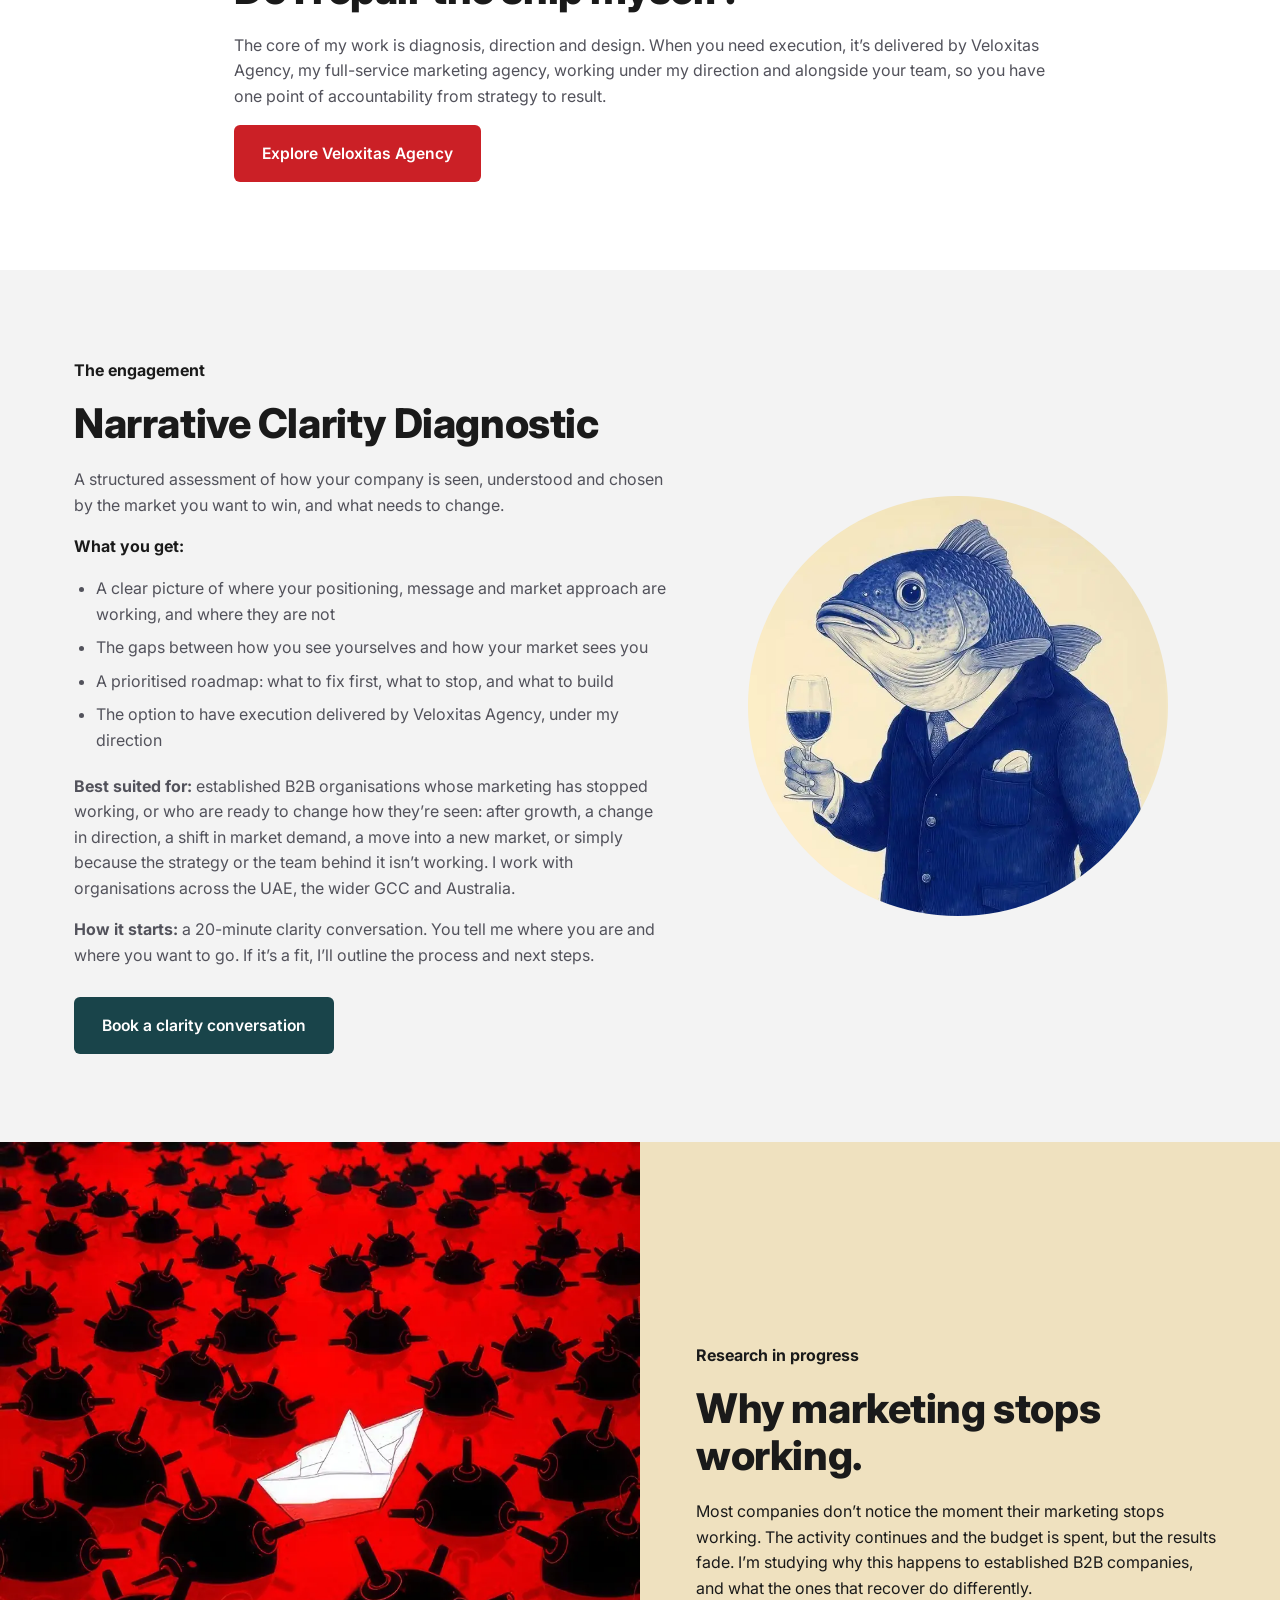
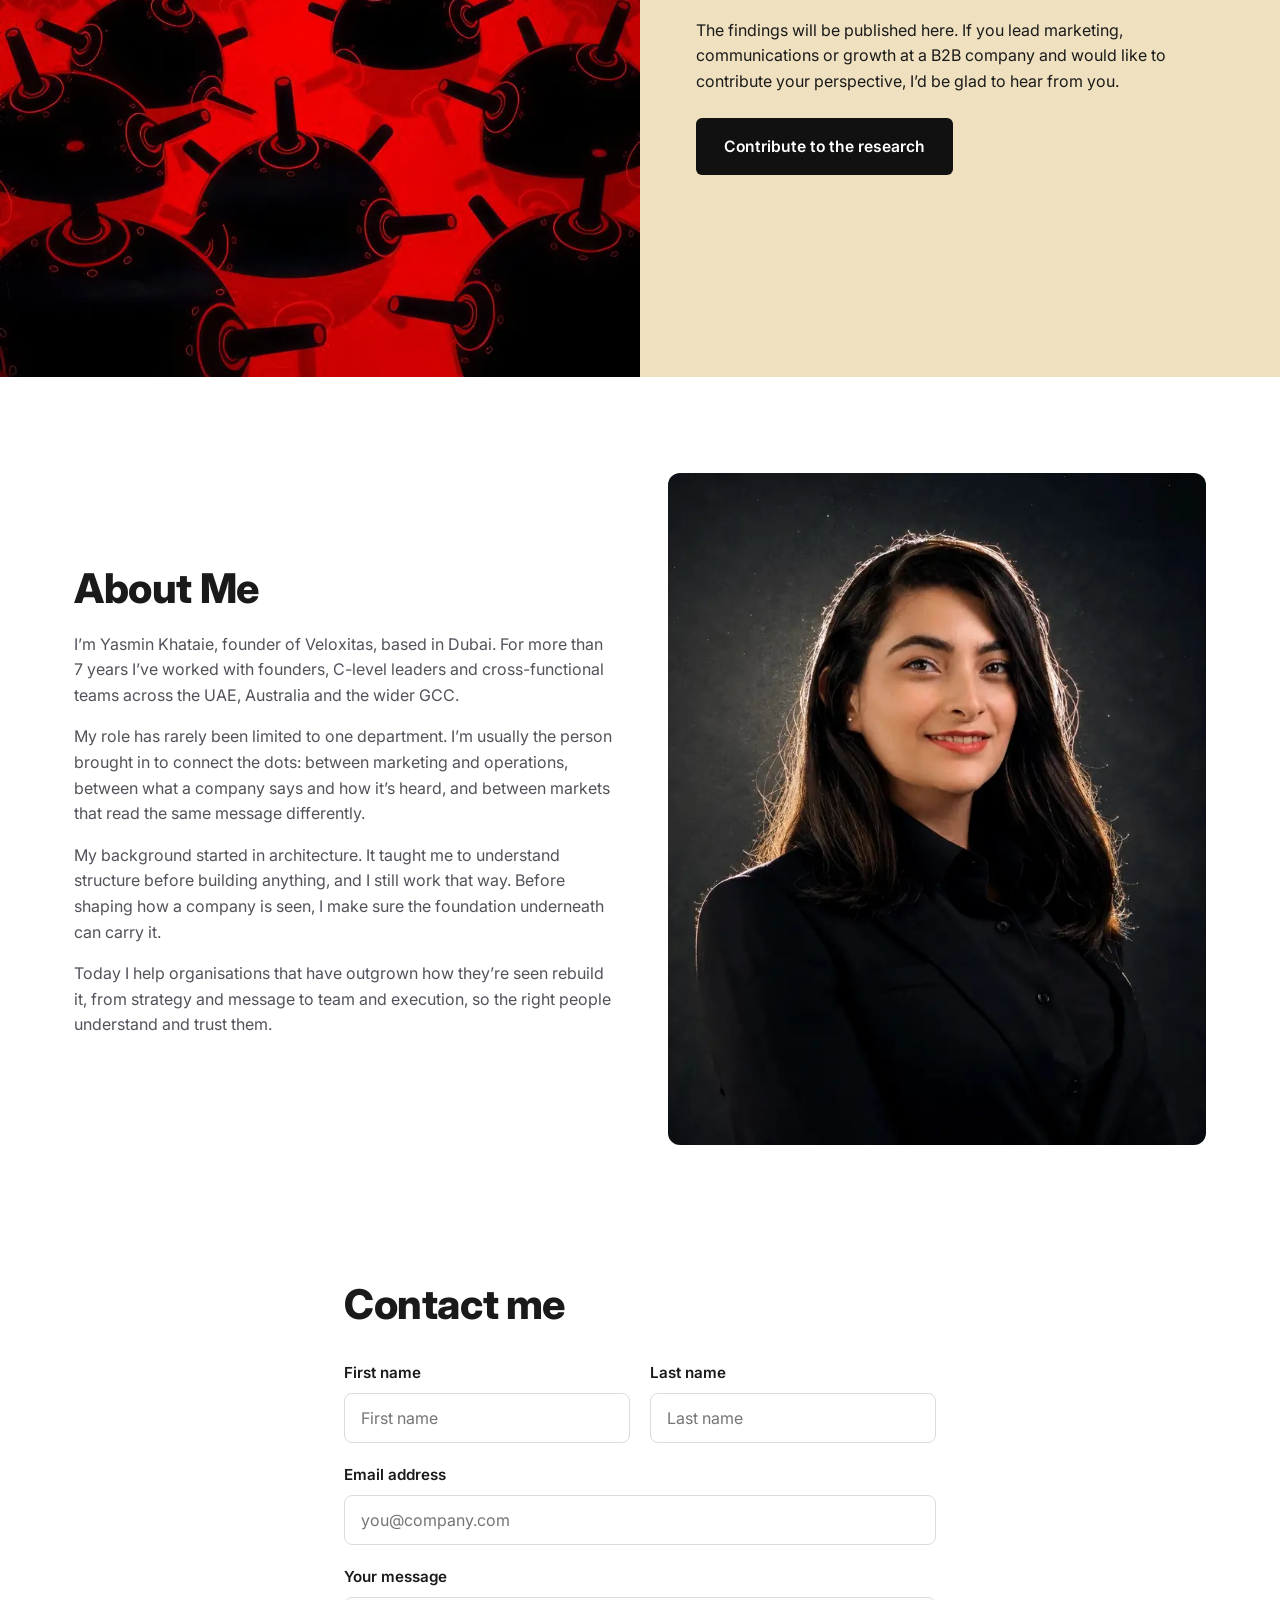
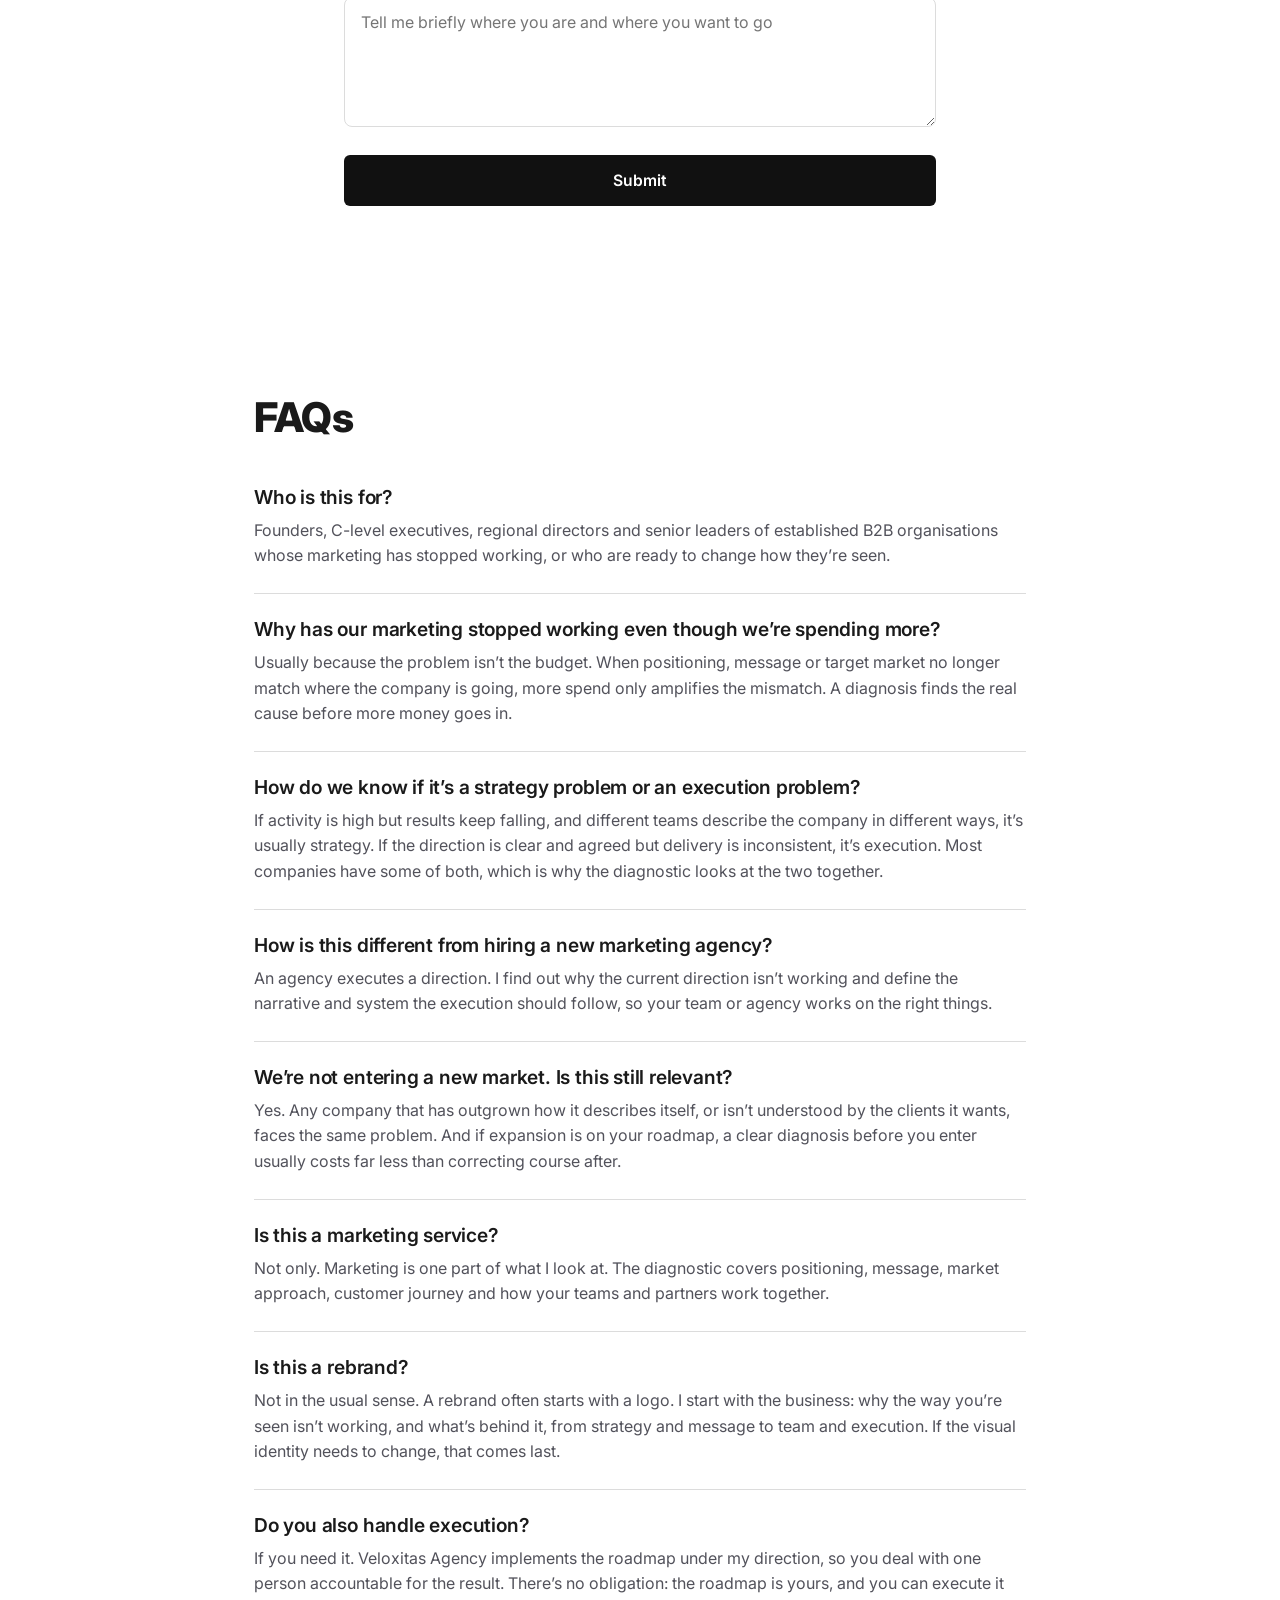
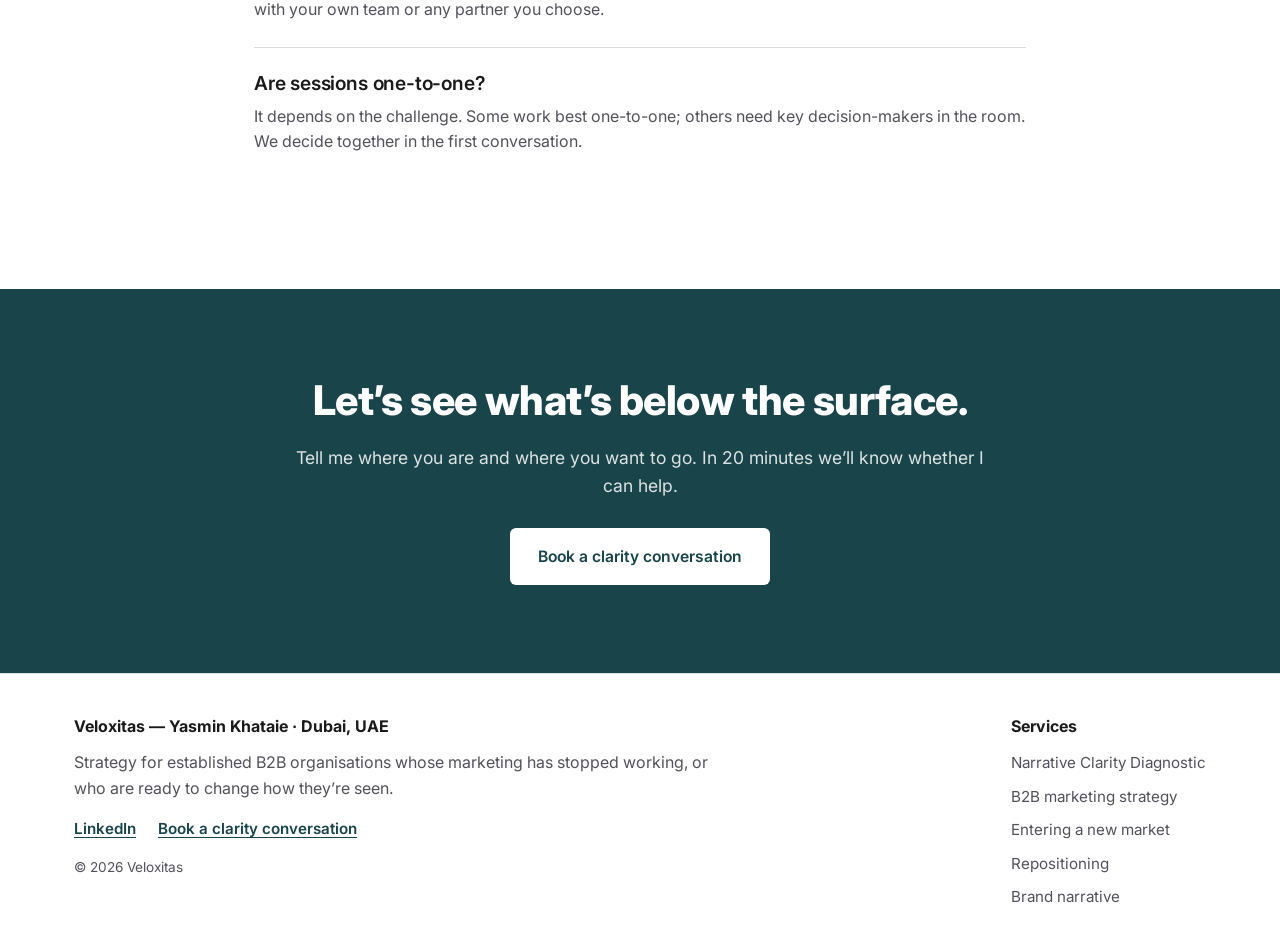
==== commit d0d967bb: "Add five service pages, Services nav and footer, What I help with cards Service pages (/narrative-cl" ====
--- a/index.html
+++ b/index.html
@@ -157,30 +157,52 @@
       <a href="#top" class="logo" aria-label="Veloxitas — home">
         <img src="/assets/logo-veloxitas.webp" alt="Veloxitas" class="logo-img" width="400" height="88">
       </a>
+      <!-- BUILD:MAIN_NAV (generated by scripts/build.py) -->
       <nav class="main-nav" aria-label="Main">
         <a href="#story">The story</a>
         <a href="#problems">What's holding you back</a>
+        <div class="nav-dropdown">
+          <button type="button" class="nav-dropdown-toggle" aria-expanded="false" aria-controls="services-menu">Services</button>
+          <div class="nav-dropdown-menu" id="services-menu">
+            <a href="/narrative-clarity-diagnostic/">Narrative Clarity Diagnostic</a>
+            <a href="/b2b-marketing-strategy/">B2B marketing strategy</a>
+            <a href="/new-market-positioning/">Entering a new market</a>
+            <a href="/repositioning/">Repositioning</a>
+            <a href="/b2b-brand-narrative/">Brand narrative</a>
+          </div>
+        </div>
         <a href="#how-i-work">How I work</a>
         <a href="#research">Research</a>
         <a href="#about">About</a>
         <a href="#faqs">FAQs</a>
-        <!-- BUILD:NAV_INSIGHTS --><!-- /BUILD:NAV_INSIGHTS -->
       </nav>
+      <!-- /BUILD:MAIN_NAV -->
       <a href="https://calendly.com/yasmin-veloxitas" target="_blank" rel="noopener" class="btn btn-dark nav-cta">Book a clarity conversation</a>
       <button class="nav-toggle" aria-label="Toggle menu" aria-expanded="false" aria-controls="mobile-menu">
         <span></span><span></span><span></span>
       </button>
     </div>
+    <!-- BUILD:MOBILE_NAV (generated by scripts/build.py) -->
     <nav class="mobile-menu" id="mobile-menu" aria-label="Main (mobile)">
       <a href="#story">The story</a>
       <a href="#problems">What's holding you back</a>
+      <details class="mobile-services">
+        <summary>Services</summary>
+        <div class="mobile-services-list">
+          <a href="/narrative-clarity-diagnostic/">Narrative Clarity Diagnostic</a>
+          <a href="/b2b-marketing-strategy/">B2B marketing strategy</a>
+          <a href="/new-market-positioning/">Entering a new market</a>
+          <a href="/repositioning/">Repositioning</a>
+          <a href="/b2b-brand-narrative/">Brand narrative</a>
+        </div>
+      </details>
       <a href="#how-i-work">How I work</a>
       <a href="#research">Research</a>
       <a href="#about">About</a>
       <a href="#faqs">FAQs</a>
-      <!-- BUILD:NAV_INSIGHTS --><!-- /BUILD:NAV_INSIGHTS -->
       <a href="https://calendly.com/yasmin-veloxitas" target="_blank" rel="noopener" class="btn btn-dark">Book a clarity conversation</a>
     </nav>
+    <!-- /BUILD:MOBILE_NAV -->
   </header>
 </div>
 
@@ -270,6 +292,42 @@
     </div>
   </section>
 
+  <!-- WHAT I HELP WITH -->
+  <section class="services-overview" id="what-i-help-with">
+    <div class="container">
+      <h2 class="section-heading center">What I help with</h2>
+      <!-- BUILD:SERVICE_CARDS (generated by scripts/build.py from content/services.yml) -->
+      <div class="service-grid">
+        <a class="service-card" href="/narrative-clarity-diagnostic/">
+          <h3>When marketing stops working</h3>
+          <p>Find out why, and what to fix first.</p>
+          <span class="service-card-arrow" aria-hidden="true">&rarr;</span>
+        </a>
+        <a class="service-card" href="/b2b-marketing-strategy/">
+          <h3>B2B marketing strategy</h3>
+          <p>A direction and system your team can deliver.</p>
+          <span class="service-card-arrow" aria-hidden="true">&rarr;</span>
+        </a>
+        <a class="service-card" href="/new-market-positioning/">
+          <h3>Entering a new market</h3>
+          <p>Be seen and trusted by the decision-makers you need.</p>
+          <span class="service-card-arrow" aria-hidden="true">&rarr;</span>
+        </a>
+        <a class="service-card" href="/repositioning/">
+          <h3>Repositioning</h3>
+          <p>When the company has changed, but the way you’re seen hasn’t.</p>
+          <span class="service-card-arrow" aria-hidden="true">&rarr;</span>
+        </a>
+        <a class="service-card" href="/b2b-brand-narrative/">
+          <h3>Brand narrative</h3>
+          <p>Be understood, not just seen.</p>
+          <span class="service-card-arrow" aria-hidden="true">&rarr;</span>
+        </a>
+      </div>
+      <!-- /BUILD:SERVICE_CARDS -->
+    </div>
+  </section>
+
   <!-- COME IN / HOW I WORK -->
   <section class="come-in" id="how-i-work">
     <div class="come-in-image">
@@ -304,7 +362,7 @@
     <div class="container how-grid">
       <div class="how-copy">
         <p class="lead-line">The engagement</p>
-        <h2>Narrative Clarity Diagnostic</h2>
+        <h2><a href="/narrative-clarity-diagnostic/" class="heading-link">Narrative Clarity Diagnostic</a></h2>
         <p>A structured assessment of how your company is seen, understood and chosen by the market you want to win, and what needs to change.</p>
         <p class="lead-line">What you get:</p>
         <ul class="plain-list">
@@ -442,16 +500,29 @@
 
 <!-- FOOTER -->
 <footer class="site-footer">
+  <!-- BUILD:FOOTER (generated by scripts/build.py) -->
   <div class="container footer-inner">
-    <p class="footer-name">Veloxitas — Yasmin Khataie · Dubai, UAE</p>
-    <p class="footer-tagline">Strategy for established B2B organisations whose marketing has stopped working, or who are ready to change how they&rsquo;re seen.</p>
-    <nav class="footer-links" aria-label="Footer">
-      <a href="https://www.linkedin.com/in/yasmin-khataie/" target="_blank" rel="noopener">LinkedIn</a>
-      <a href="https://calendly.com/yasmin-veloxitas" target="_blank" rel="noopener">Book a clarity conversation</a>
-      <!-- BUILD:NAV_INSIGHTS --><!-- /BUILD:NAV_INSIGHTS -->
+    <div class="footer-main">
+      <p class="footer-name">Veloxitas — Yasmin Khataie · Dubai, UAE</p>
+      <p class="footer-tagline">Strategy for established B2B organisations whose marketing has stopped working, or who are ready to change how they&rsquo;re seen.</p>
+      <nav class="footer-links" aria-label="Footer">
+        <a href="https://www.linkedin.com/in/yasmin-khataie/" target="_blank" rel="noopener">LinkedIn</a>
+        <a href="https://calendly.com/yasmin-veloxitas" target="_blank" rel="noopener">Book a clarity conversation</a>
+      </nav>
+      <p class="footer-copy">&copy; 2026 Veloxitas</p>
+    </div>
+    <nav class="footer-services" aria-labelledby="footer-services-title">
+      <p class="footer-heading" id="footer-services-title">Services</p>
+      <ul>
+        <li><a href="/narrative-clarity-diagnostic/">Narrative Clarity Diagnostic</a></li>
+        <li><a href="/b2b-marketing-strategy/">B2B marketing strategy</a></li>
+        <li><a href="/new-market-positioning/">Entering a new market</a></li>
+        <li><a href="/repositioning/">Repositioning</a></li>
+        <li><a href="/b2b-brand-narrative/">Brand narrative</a></li>
+      </ul>
     </nav>
-    <p class="footer-copy">&copy; 2026 Veloxitas</p>
   </div>
+  <!-- /BUILD:FOOTER -->
 </footer>
 
 <script src="/script.js"></script>
--- a/styles.css
+++ b/styles.css
@@ -137,6 +137,51 @@
 .main-nav a { color: var(--text); white-space: nowrap; }
 .main-nav a:hover, .main-nav a:focus-visible { color: var(--red); }
 
+/* Services dropdown */
+.nav-dropdown { position: relative; }
+.nav-dropdown-toggle {
+  display: inline-flex;
+  align-items: center;
+  gap: 6px;
+  padding: 0;
+  border: none;
+  background: none;
+  font: inherit;
+  color: var(--text);
+  cursor: pointer;
+}
+.nav-dropdown-toggle::after {
+  content: "";
+  width: 6px;
+  height: 6px;
+  border-right: 1.5px solid currentColor;
+  border-bottom: 1.5px solid currentColor;
+  transform: translateY(-2px) rotate(45deg);
+  transition: transform 0.15s ease;
+}
+.nav-dropdown-toggle:hover, .nav-dropdown-toggle:focus-visible { color: var(--red); }
+.nav-dropdown-menu {
+  position: absolute;
+  top: calc(100% + 14px);
+  left: -18px;
+  min-width: 260px;
+  display: none;
+  flex-direction: column;
+  padding: 8px 0;
+  background: #fff;
+  border: 1px solid var(--border);
+  border-radius: 10px;
+  box-shadow: 0 12px 32px rgba(17, 17, 17, 0.12);
+  z-index: 120;
+}
+/* invisible bridge so the menu stays open while the pointer moves down to it */
+.nav-dropdown-menu::before { content: ""; position: absolute; left: 0; right: 0; top: -16px; height: 16px; }
+.nav-dropdown-menu a { padding: 10px 18px; }
+.nav-dropdown-menu a:hover, .nav-dropdown-menu a:focus-visible { background: var(--gray-bg); }
+.nav-dropdown:hover .nav-dropdown-menu,
+.nav-dropdown.open .nav-dropdown-menu { display: flex; }
+.nav-dropdown.open .nav-dropdown-toggle::after { transform: translateY(1px) rotate(-135deg); }
+
 .nav-toggle {
   display: none;
   flex-direction: column;
@@ -168,6 +213,21 @@
   border-bottom: 1px solid var(--border);
 }
 .mobile-menu .btn { margin-top: 14px; text-align: center; }
+.mobile-services { border-bottom: 1px solid var(--border); }
+.mobile-services summary {
+  padding: 12px 0;
+  font-weight: 500;
+  cursor: pointer;
+  list-style: none;
+  display: flex;
+  justify-content: space-between;
+  align-items: center;
+}
+.mobile-services summary::-webkit-details-marker { display: none; }
+.mobile-services summary::after { content: "+"; font-size: 1.3rem; line-height: 1; color: var(--text-muted); }
+.mobile-services[open] summary::after { content: "\2212"; }
+.mobile-services-list { display: flex; flex-direction: column; padding: 0 0 8px 16px; }
+.mobile-services-list a { padding: 10px 0; color: var(--text-muted); }
 
 .site-header.menu-open .mobile-menu { display: flex; }
 
@@ -362,8 +422,13 @@
 
 /* -------- footer -------- */
 .site-footer { border-top: 1px solid var(--border); padding: 40px 0; }
-.footer-inner { display: flex; flex-direction: column; gap: 10px; }
+.footer-inner { display: grid; grid-template-columns: 1fr auto; gap: 32px 64px; align-items: start; }
+.footer-main { display: flex; flex-direction: column; gap: 10px; }
 .footer-inner p { margin: 0; }
+.footer-heading { font-weight: 700; color: var(--text); margin-bottom: 10px !important; }
+.footer-services ul { list-style: none; margin: 0; padding: 0; display: flex; flex-direction: column; gap: 8px; }
+.footer-services a { color: var(--text-muted); font-size: 0.95rem; }
+.footer-services a:hover, .footer-services a:focus-visible { color: var(--red); }
 .footer-name { font-weight: 700; color: var(--text); }
 .footer-tagline { max-width: 640px; }
 .footer-links { display: flex; flex-wrap: wrap; gap: 8px 22px; margin-top: 6px; font-weight: 600; font-size: 0.95rem; }
@@ -376,6 +441,7 @@
    ========================================================= */
 @media (max-width: 1100px) {
   .main-nav { display: none; }
+  .footer-inner { grid-template-columns: 1fr; }
   .nav-toggle { display: flex; }
   .header-inner .nav-cta { margin-left: auto; margin-right: 12px; }
 }
@@ -465,3 +531,62 @@
 @media (max-width: 600px) {
   .author-box { flex-direction: column; text-align: center; }
 }
+
+/* -------- what I help with (homepage) -------- */
+.services-overview { padding: 0 0 100px; }
+.service-grid { display: grid; grid-template-columns: repeat(3, 1fr); gap: 24px; }
+.service-card {
+  position: relative;
+  display: flex;
+  flex-direction: column;
+  padding: 28px 28px 56px;
+  border: 1px solid var(--border);
+  border-radius: 12px;
+  background: #fff;
+  transition: border-color 0.15s ease, transform 0.15s ease, box-shadow 0.15s ease;
+}
+.service-card h3 { margin-bottom: 8px; }
+.service-card p { margin-bottom: 0; }
+.service-card-arrow { position: absolute; left: 28px; bottom: 22px; color: var(--red); font-weight: 700; font-size: 1.2rem; }
+.service-card:hover, .service-card:focus-visible { border-color: var(--teal); transform: translateY(-2px); box-shadow: 0 10px 24px rgba(17, 17, 17, 0.08); }
+.heading-link { color: inherit; text-decoration: none; }
+.heading-link:hover, .heading-link:focus-visible { color: var(--teal); text-decoration: underline; text-underline-offset: 5px; }
+
+/* -------- service pages (generated by scripts/build.py) -------- */
+.service-page { padding: 64px 0 96px; }
+.service-page h1 { font-size: clamp(2.1rem, 4.5vw, 3rem); margin-bottom: 28px; }
+.service-eyebrow { font-size: clamp(1.15rem, 2vw, 1.4rem); margin-bottom: 8px; }
+.service-section { margin-top: 48px; }
+.service-section h2 { font-size: clamp(1.5rem, 2.6vw, 1.9rem); }
+.service-section h3 { margin-top: 28px; }
+.service-section p, .service-list li, .service-page .steps-list li { color: var(--text); font-size: 1.04rem; }
+.service-list { margin: 0; padding-left: 22px; }
+.service-list li { margin-bottom: 10px; }
+.service-list li::marker { color: var(--red); }
+.faq-accordion { border-bottom: 1px solid var(--border); }
+.faq-accordion summary {
+  display: flex;
+  justify-content: space-between;
+  align-items: center;
+  gap: 16px;
+  padding: 20px 0;
+  cursor: pointer;
+  list-style: none;
+}
+.faq-accordion summary::-webkit-details-marker { display: none; }
+.faq-accordion summary h3 { margin: 0; }
+.faq-accordion summary::after { content: "+"; flex-shrink: 0; font-size: 1.5rem; line-height: 1; color: var(--teal); }
+.faq-accordion[open] summary::after { content: "\2212"; }
+.faq-accordion p { margin: 0 0 20px; }
+.service-cta { margin-top: 56px; padding: 40px 32px; background: var(--teal); border-radius: 12px; text-align: center; }
+.service-cta h2 { color: #fff; font-size: clamp(1.5rem, 3vw, 2rem); margin-bottom: 22px; }
+.service-cta .btn-teal { background: #fff; color: var(--teal); }
+.article-service-link { margin-top: 40px; font-weight: 600; color: var(--text); }
+.article-service-link a { color: var(--teal); text-decoration: underline; text-underline-offset: 3px; }
+
+@media (max-width: 900px) {
+  .service-grid { grid-template-columns: repeat(2, 1fr); }
+}
+@media (max-width: 600px) {
+  .service-grid { grid-template-columns: 1fr; }
+}
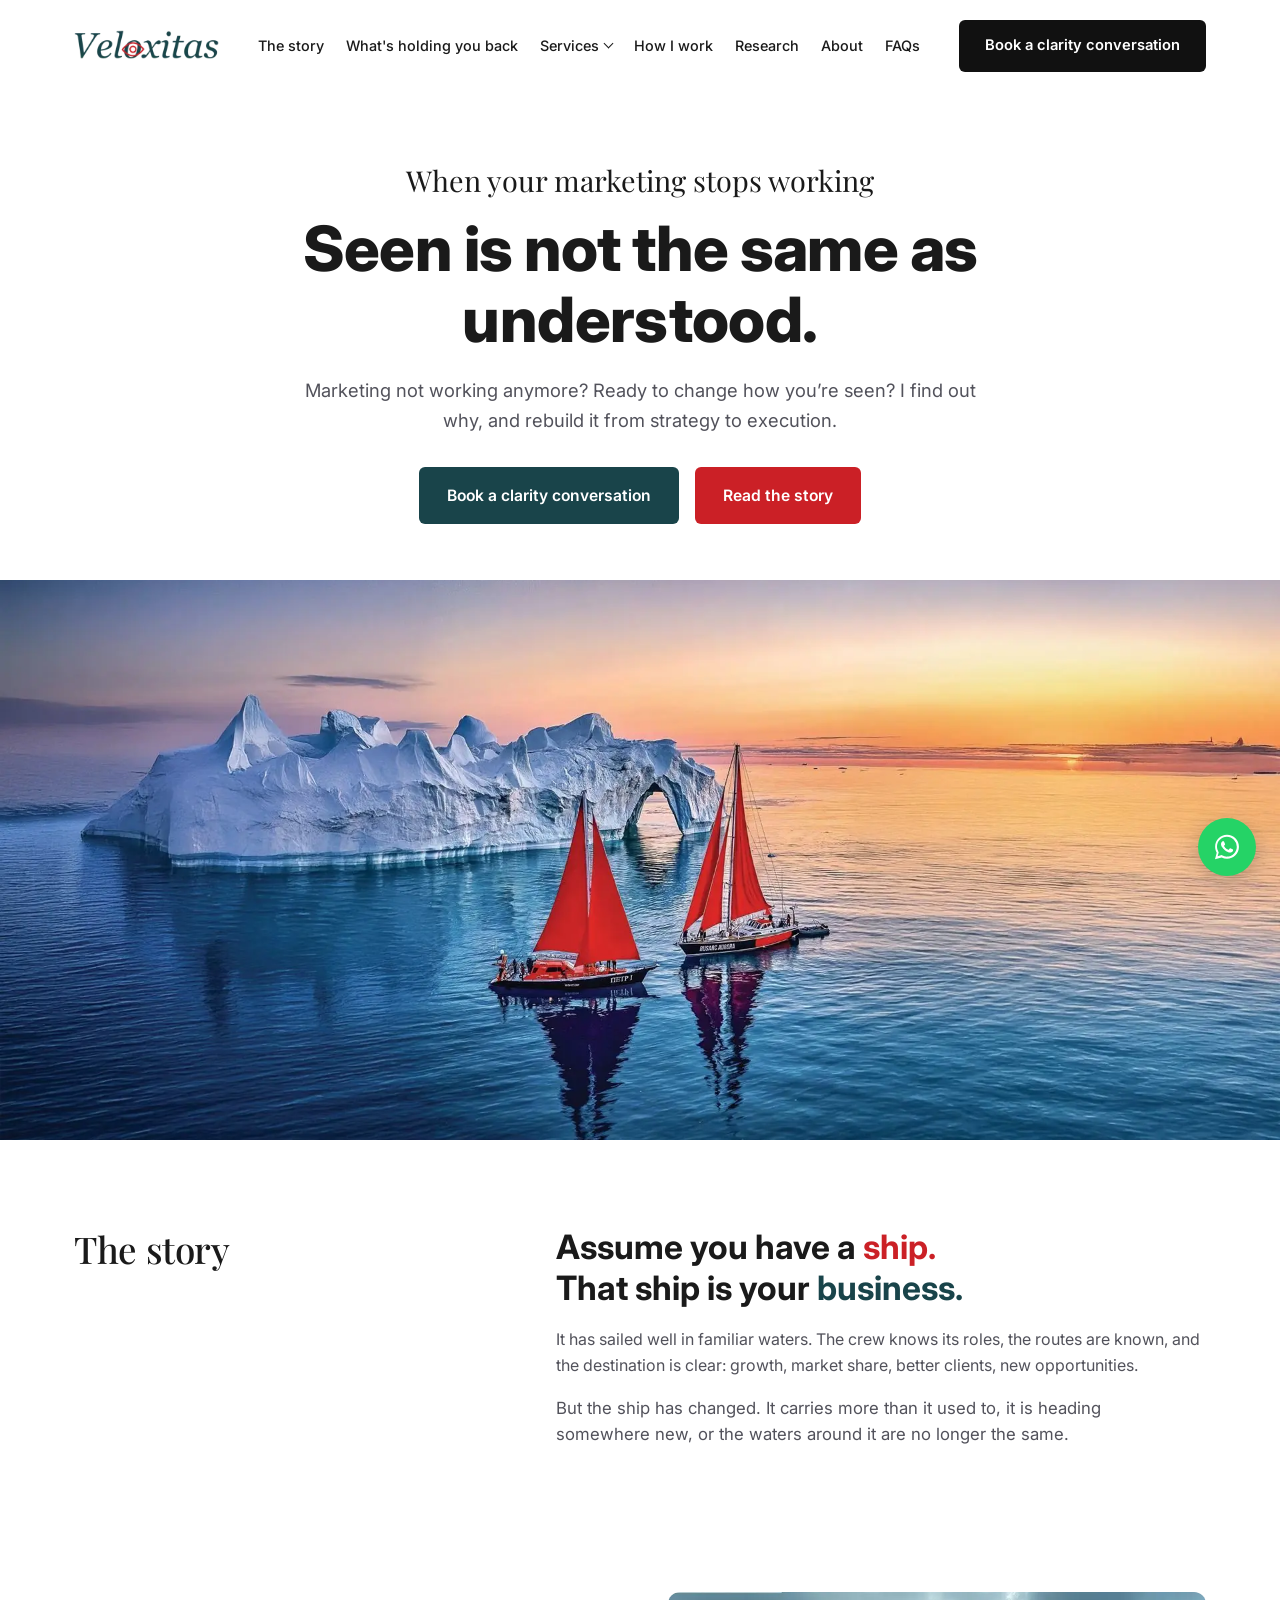
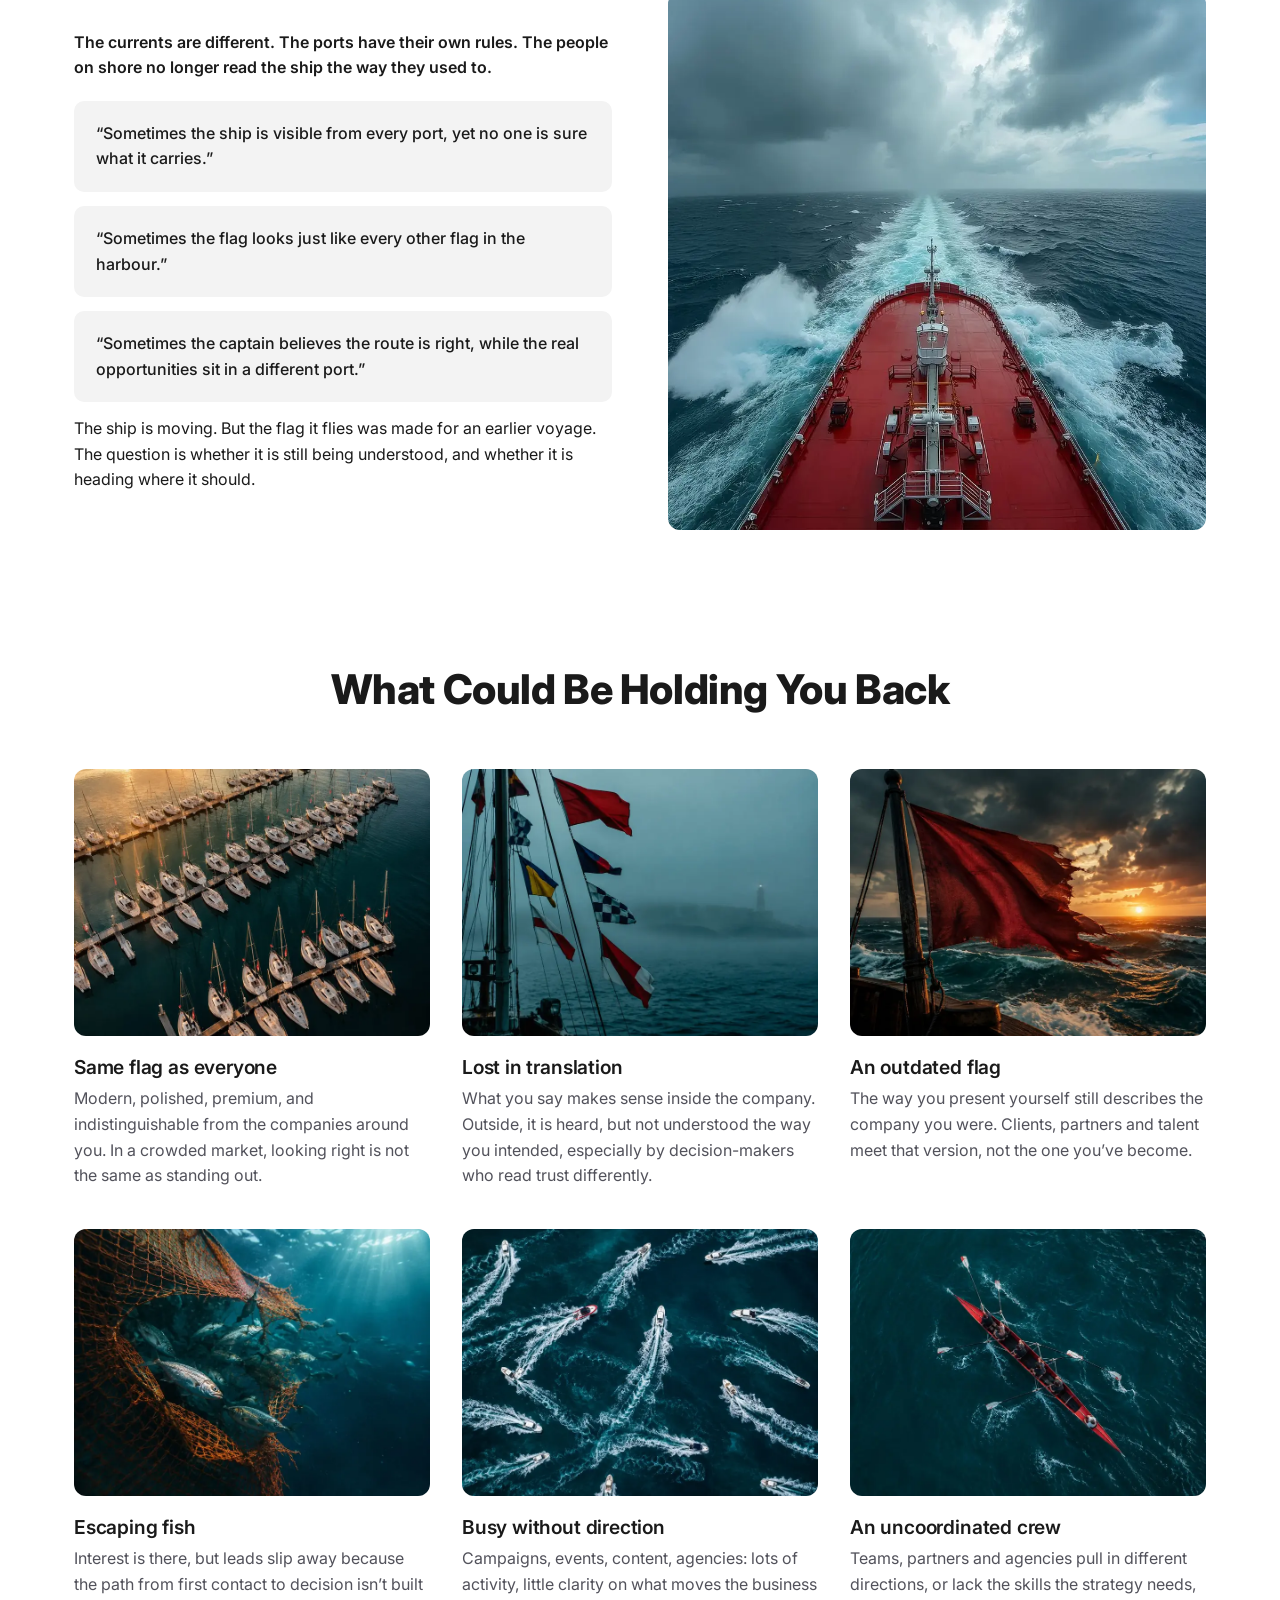
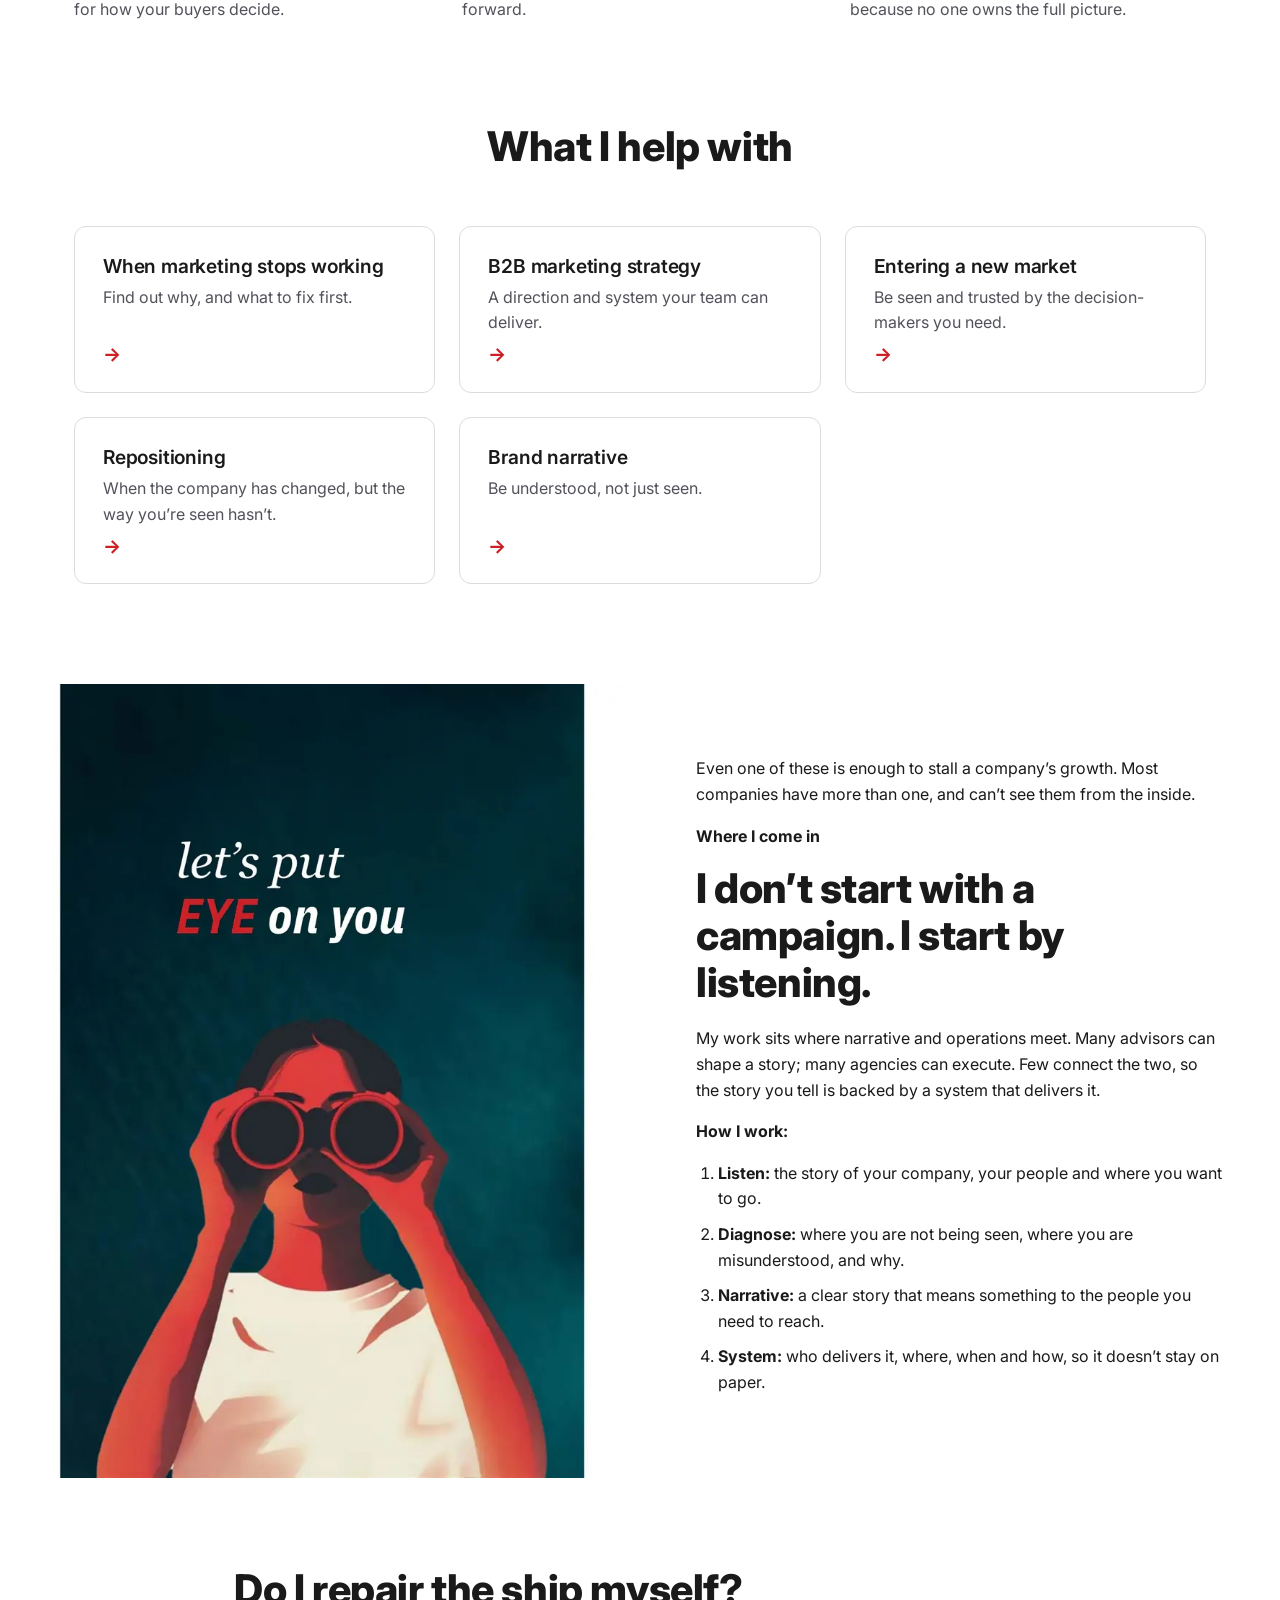
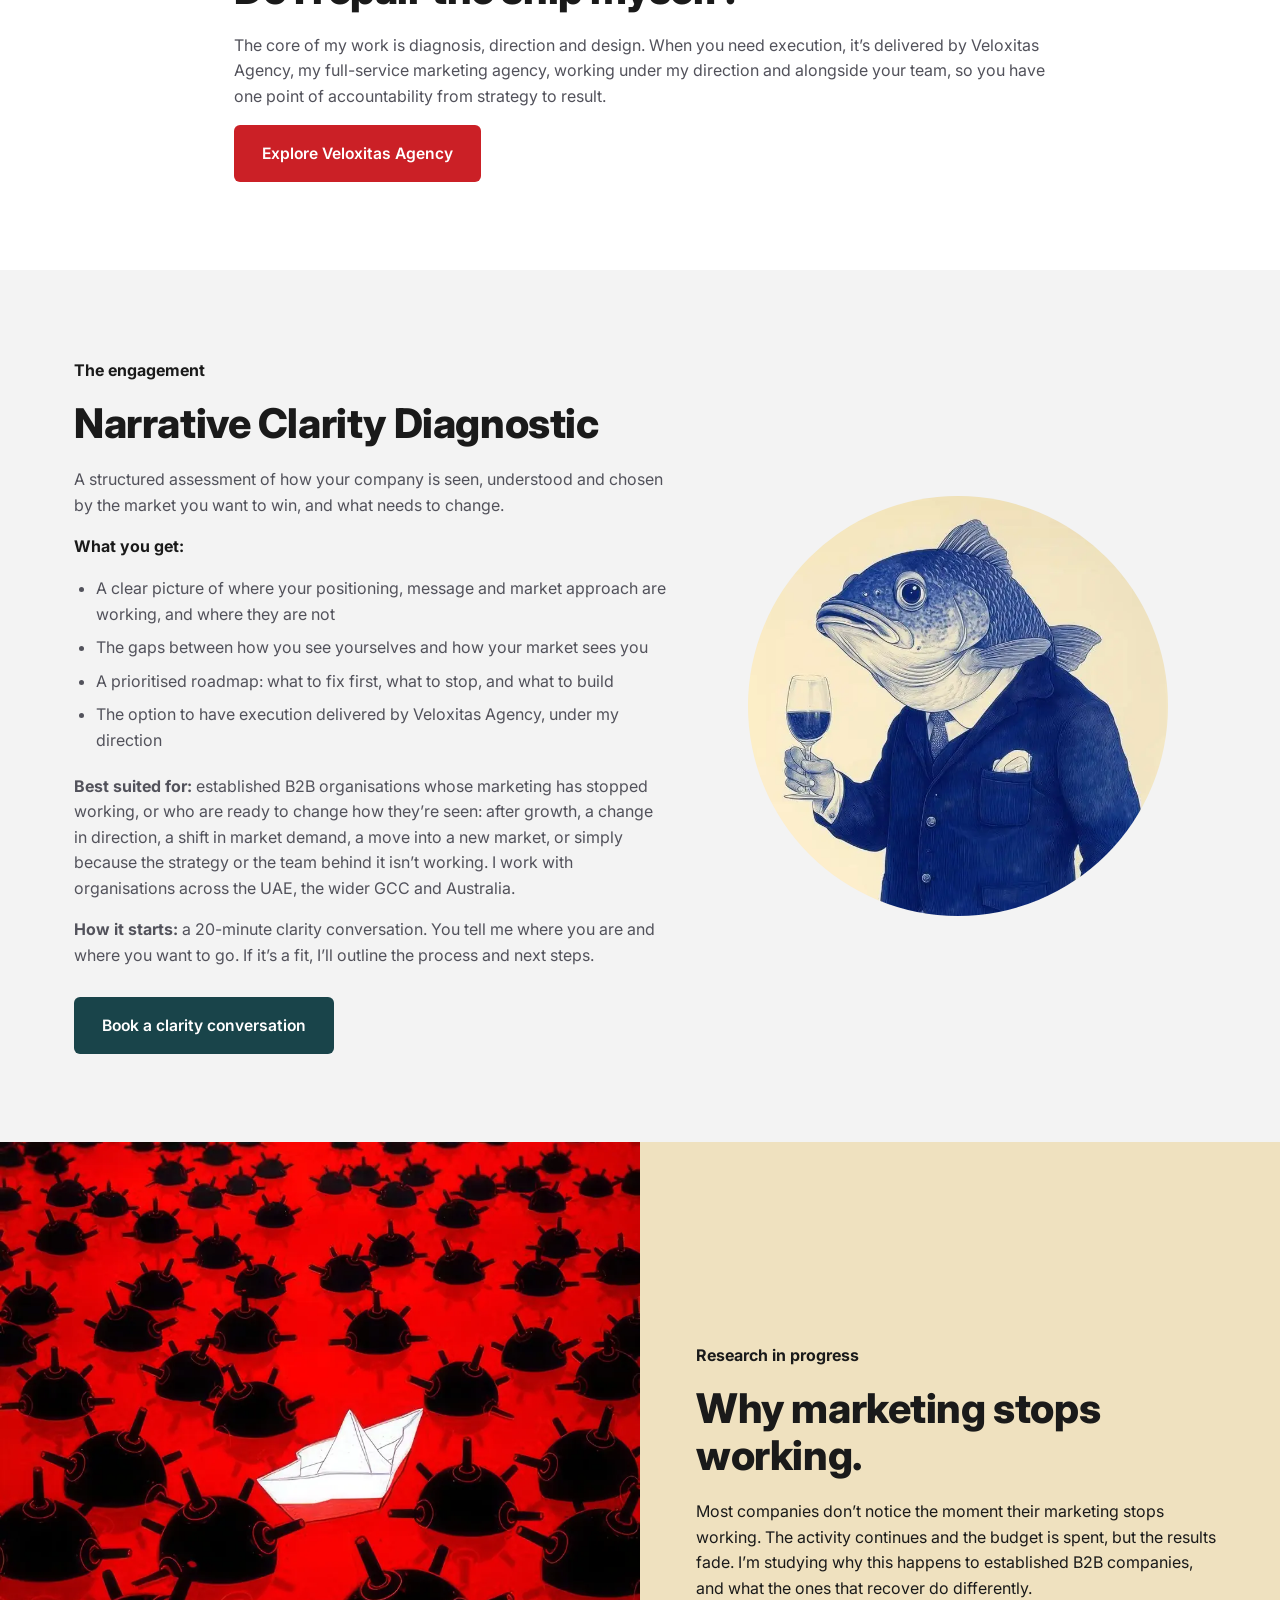
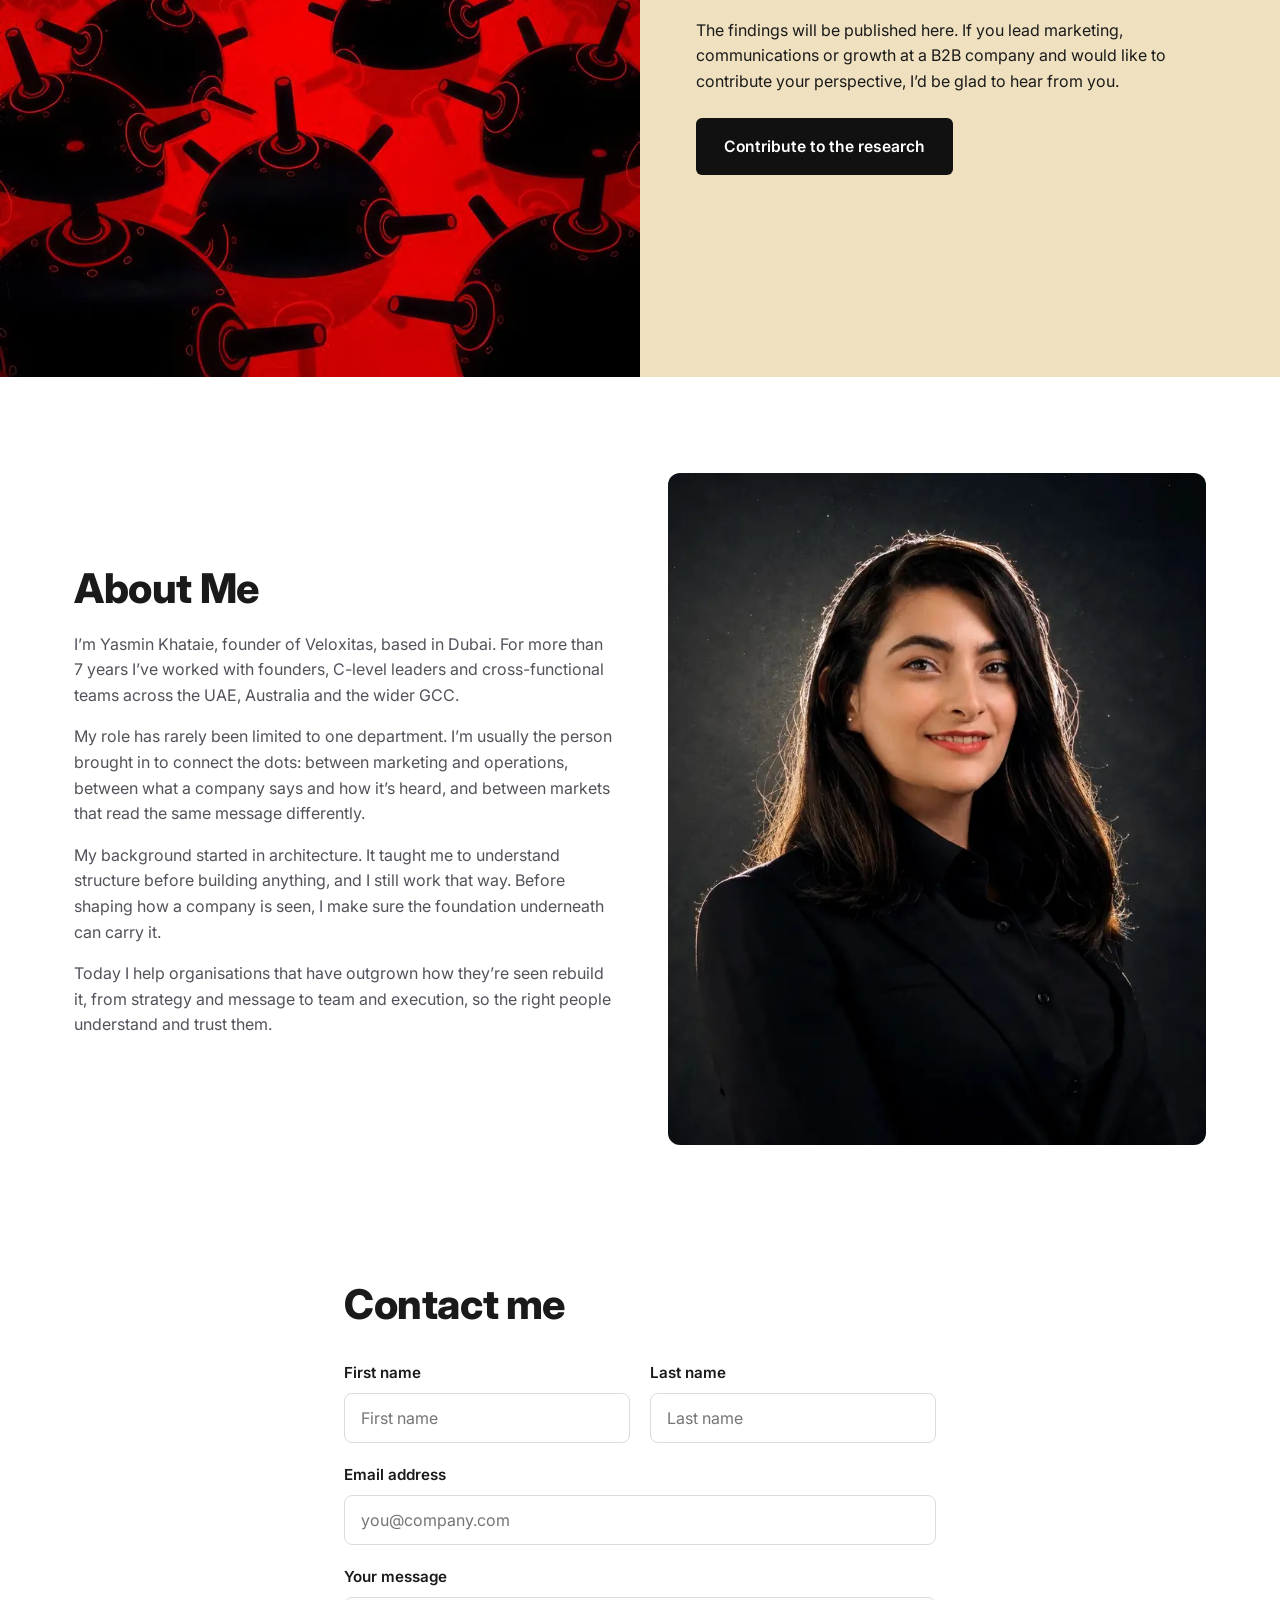
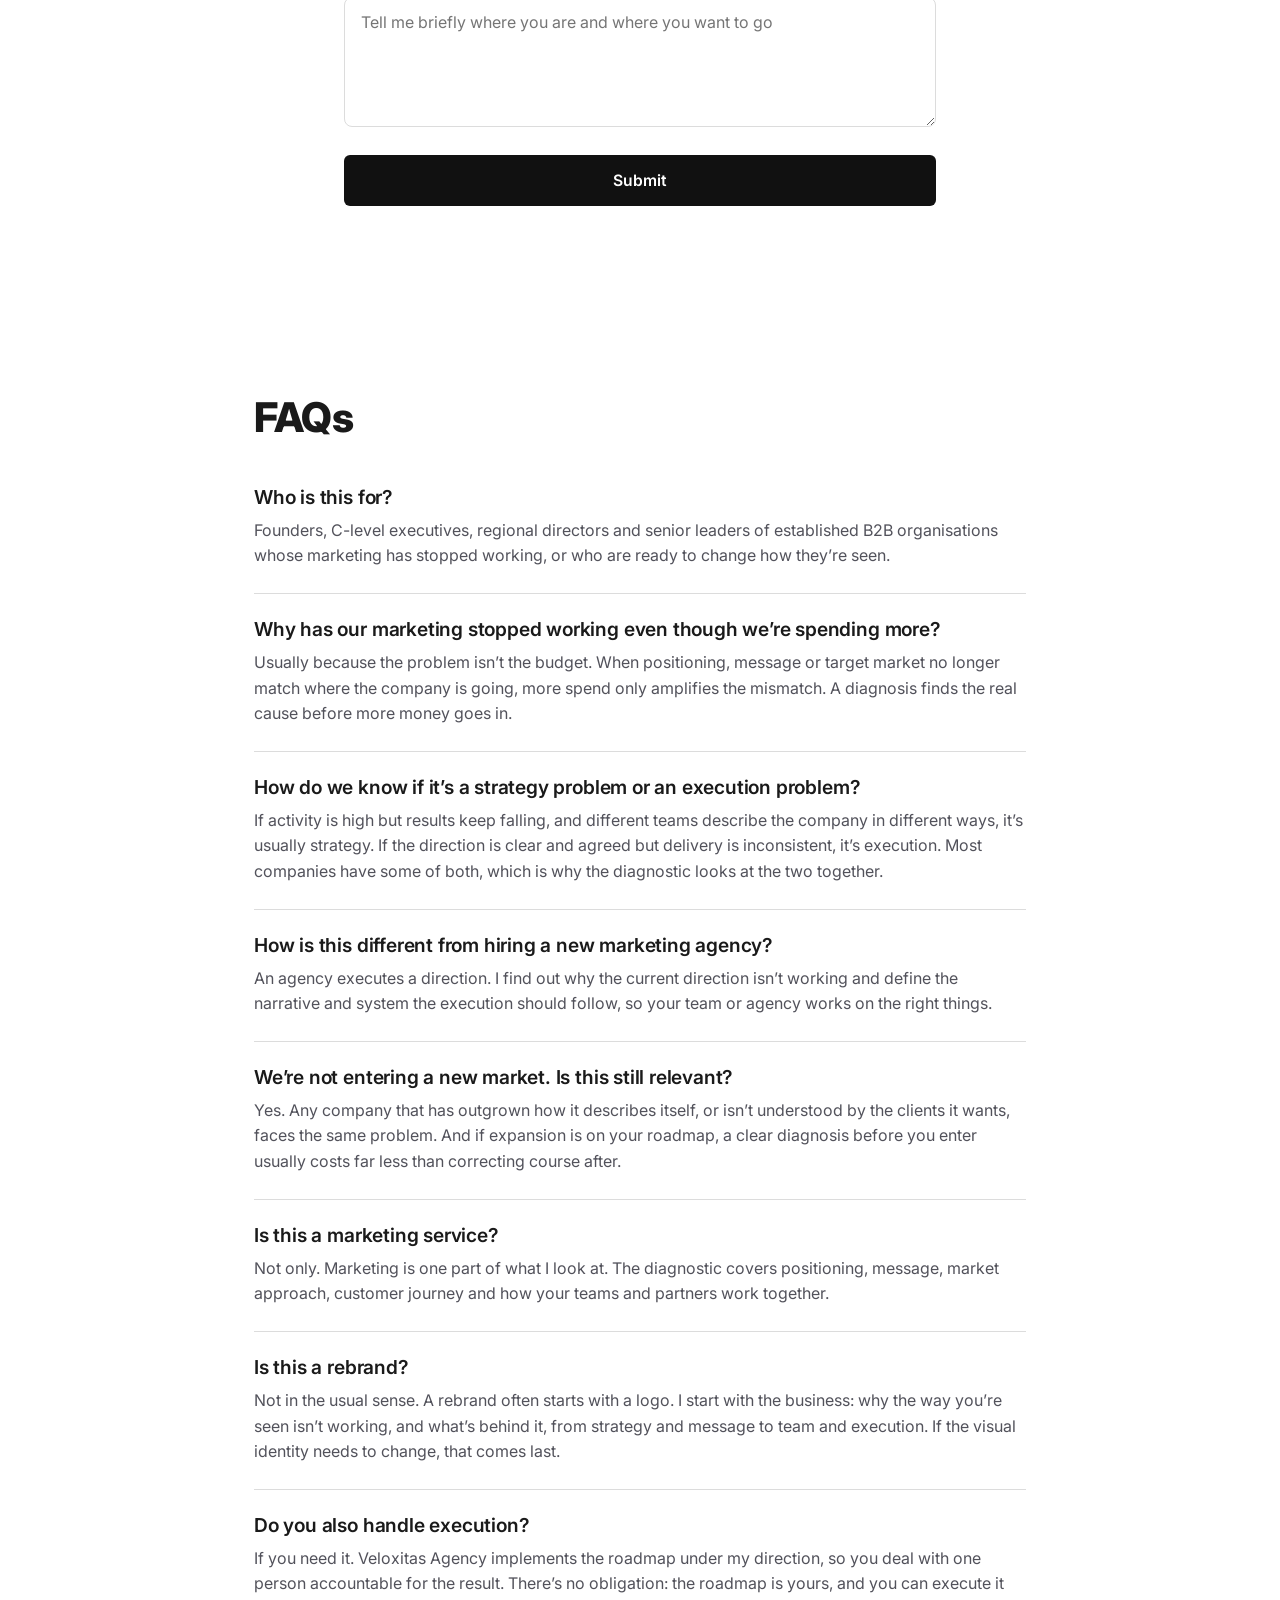
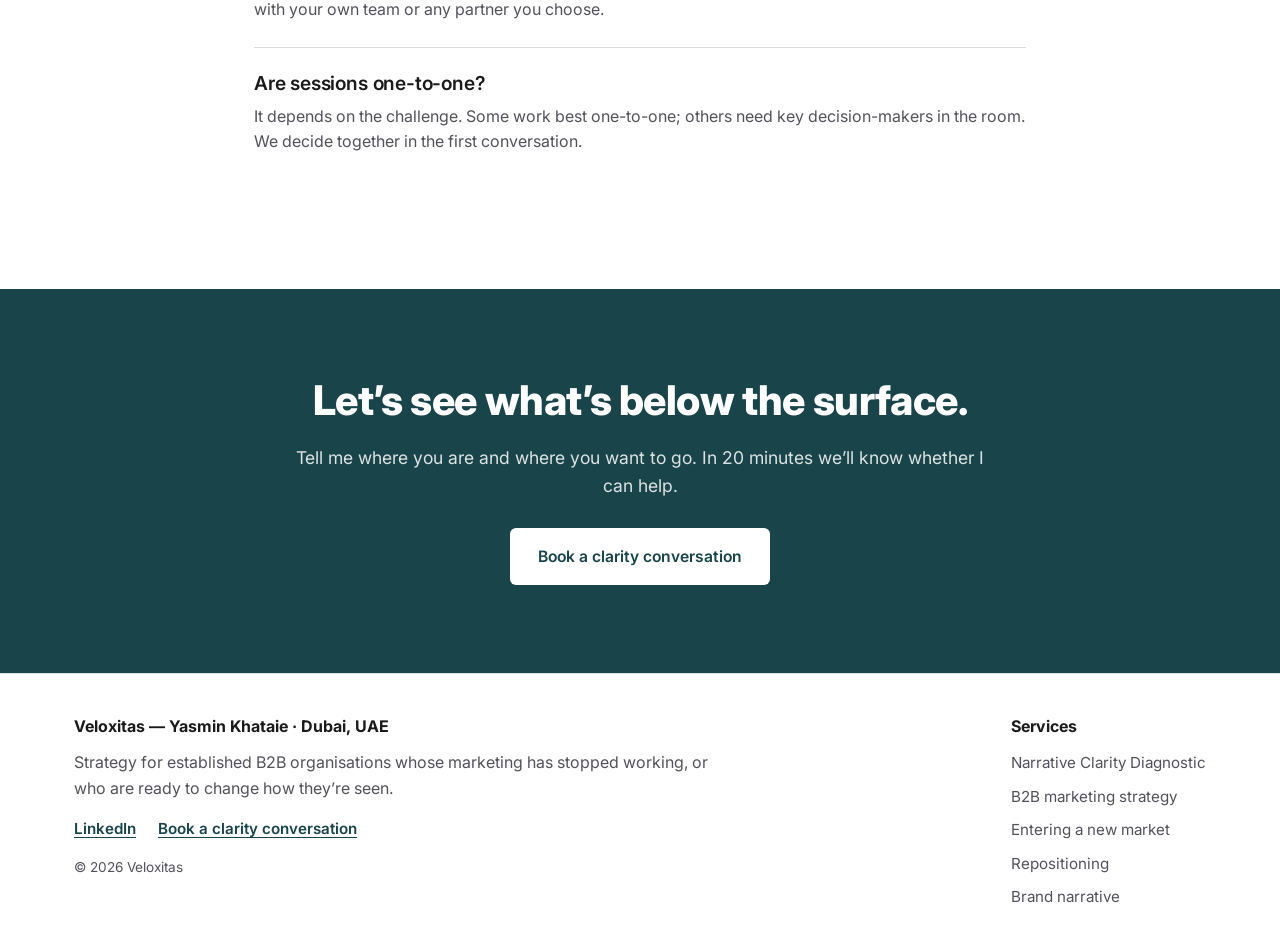
==== commit c655bb21: "Add WhatsApp chat button to every page Small round button in the bottom-right corner that opens a Wh" ====
--- a/index.html
+++ b/index.html
@@ -525,6 +525,12 @@
   <!-- /BUILD:FOOTER -->
 </footer>
 
+<!-- BUILD:WHATSAPP (generated by scripts/build.py) -->
+<a class="whatsapp-button" href="https://wa.me/971501751192?text=Hi%20Yasmin%2C%20I%20found%20you%20through%20veloxitas.com%20and%20would%20like%20to%20talk%20about%20my%20company%27s%20marketing." target="_blank" rel="noopener" aria-label="Chat with Yasmin on WhatsApp">
+  <svg viewBox="0 0 32 32" width="30" height="30" fill="currentColor" aria-hidden="true"><path d="M16.04 3C9.03 3 3.33 8.7 3.33 15.71c0 2.24.59 4.43 1.7 6.36L3.2 29l7.11-1.86a12.66 12.66 0 0 0 5.73 1.37h.01c7 0 12.7-5.7 12.7-12.71C28.75 8.7 23.05 3 16.04 3Zm0 23.36h-.01a10.55 10.55 0 0 1-5.38-1.47l-.39-.23-4.22 1.1 1.13-4.11-.25-.42a10.53 10.53 0 0 1-1.62-5.62c0-5.83 4.75-10.57 10.58-10.57 2.82 0 5.48 1.1 7.47 3.1a10.5 10.5 0 0 1 3.09 7.48c0 5.83-4.74 10.57-10.57 10.57Zm5.8-7.92c-.32-.16-1.88-.93-2.17-1.03-.29-.11-.5-.16-.71.16-.21.32-.82 1.03-1 1.24-.19.21-.37.24-.69.08-.32-.16-1.34-.49-2.55-1.57-.94-.84-1.58-1.88-1.76-2.2-.19-.32-.02-.49.14-.65.14-.14.32-.37.48-.56.16-.19.21-.32.32-.53.11-.21.05-.4-.03-.56-.08-.16-.71-1.71-.98-2.34-.26-.62-.52-.53-.71-.54h-.61c-.21 0-.56.08-.85.4-.29.32-1.11 1.09-1.11 2.65s1.14 3.08 1.3 3.29c.16.21 2.24 3.42 5.43 4.8.76.33 1.35.52 1.81.67.76.24 1.45.21 2 .13.61-.09 1.88-.77 2.14-1.51.27-.74.27-1.38.19-1.51-.08-.13-.29-.21-.61-.37Z"/></svg>
+</a>
+<!-- /BUILD:WHATSAPP -->
+
 <script src="/script.js"></script>
 </body>
 </html>
--- a/styles.css
+++ b/styles.css
@@ -557,6 +557,8 @@
 .service-page h1 { font-size: clamp(2.1rem, 4.5vw, 3rem); margin-bottom: 28px; }
 .service-eyebrow { font-size: clamp(1.15rem, 2vw, 1.4rem); margin-bottom: 8px; }
 .service-section { margin-top: 48px; }
+.service-page .short-answer { margin-bottom: 0; }
+.service-hero-image { margin: 48px 0 8px; }
 .service-section h2 { font-size: clamp(1.5rem, 2.6vw, 1.9rem); }
 .service-section h3 { margin-top: 28px; }
 .service-section p, .service-list li, .service-page .steps-list li { color: var(--text); font-size: 1.04rem; }
@@ -590,3 +592,33 @@
 @media (max-width: 600px) {
   .service-grid { grid-template-columns: 1fr; }
 }
+
+/* -------- WhatsApp button (every page) -------- */
+.whatsapp-button {
+  position: fixed;
+  right: 24px;
+  bottom: 24px;
+  z-index: 90;
+  width: 58px;
+  height: 58px;
+  display: flex;
+  align-items: center;
+  justify-content: center;
+  border-radius: 50%;
+  background: #25d366;
+  color: #fff;
+  box-shadow: 0 6px 20px rgba(17, 17, 17, 0.22);
+  transition: transform 0.15s ease, box-shadow 0.15s ease;
+}
+.whatsapp-button:hover, .whatsapp-button:focus-visible {
+  transform: translateY(-2px) scale(1.04);
+  box-shadow: 0 10px 26px rgba(17, 17, 17, 0.28);
+}
+.whatsapp-button:focus-visible { outline: 3px solid var(--teal); outline-offset: 3px; }
+
+@media (max-width: 720px) {
+  .whatsapp-button { right: 16px; bottom: 16px; width: 52px; height: 52px; }
+  .whatsapp-button svg { width: 27px; height: 27px; }
+}
+
+@media print { .whatsapp-button { display: none; } }
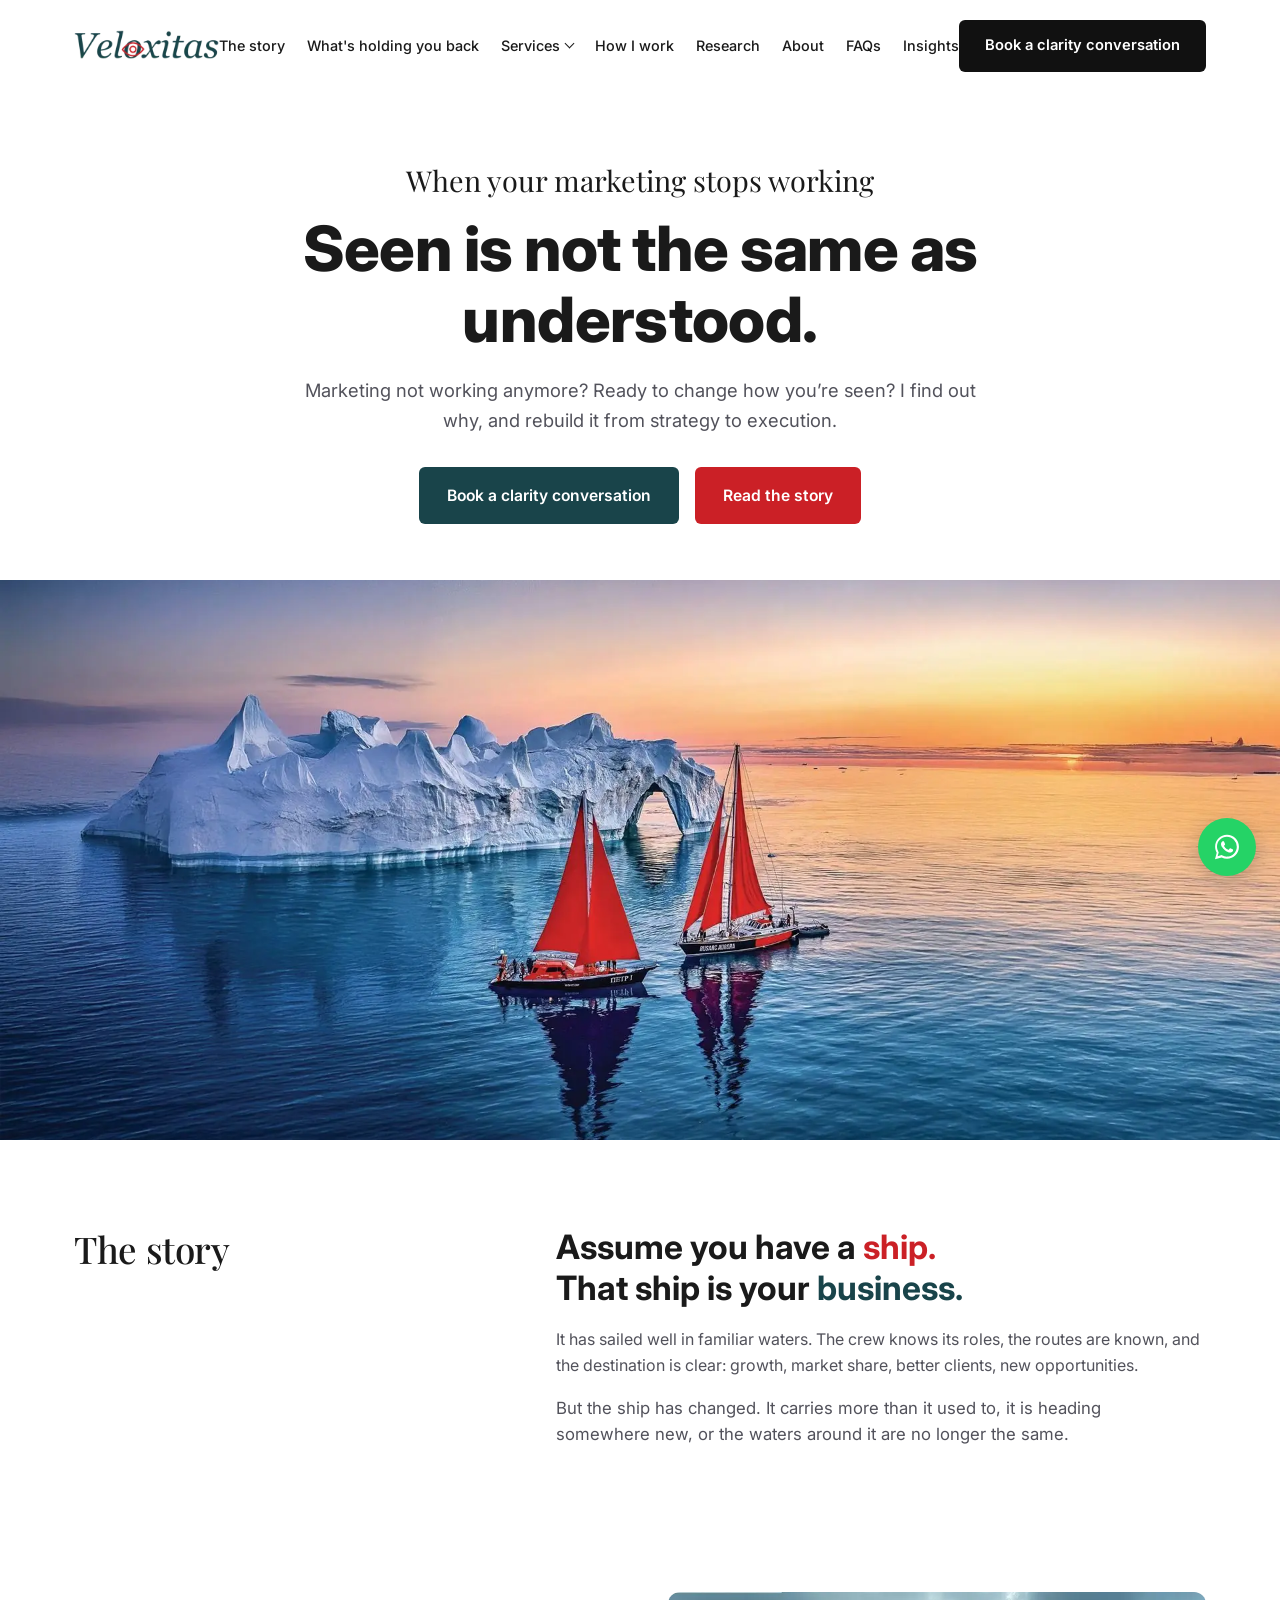
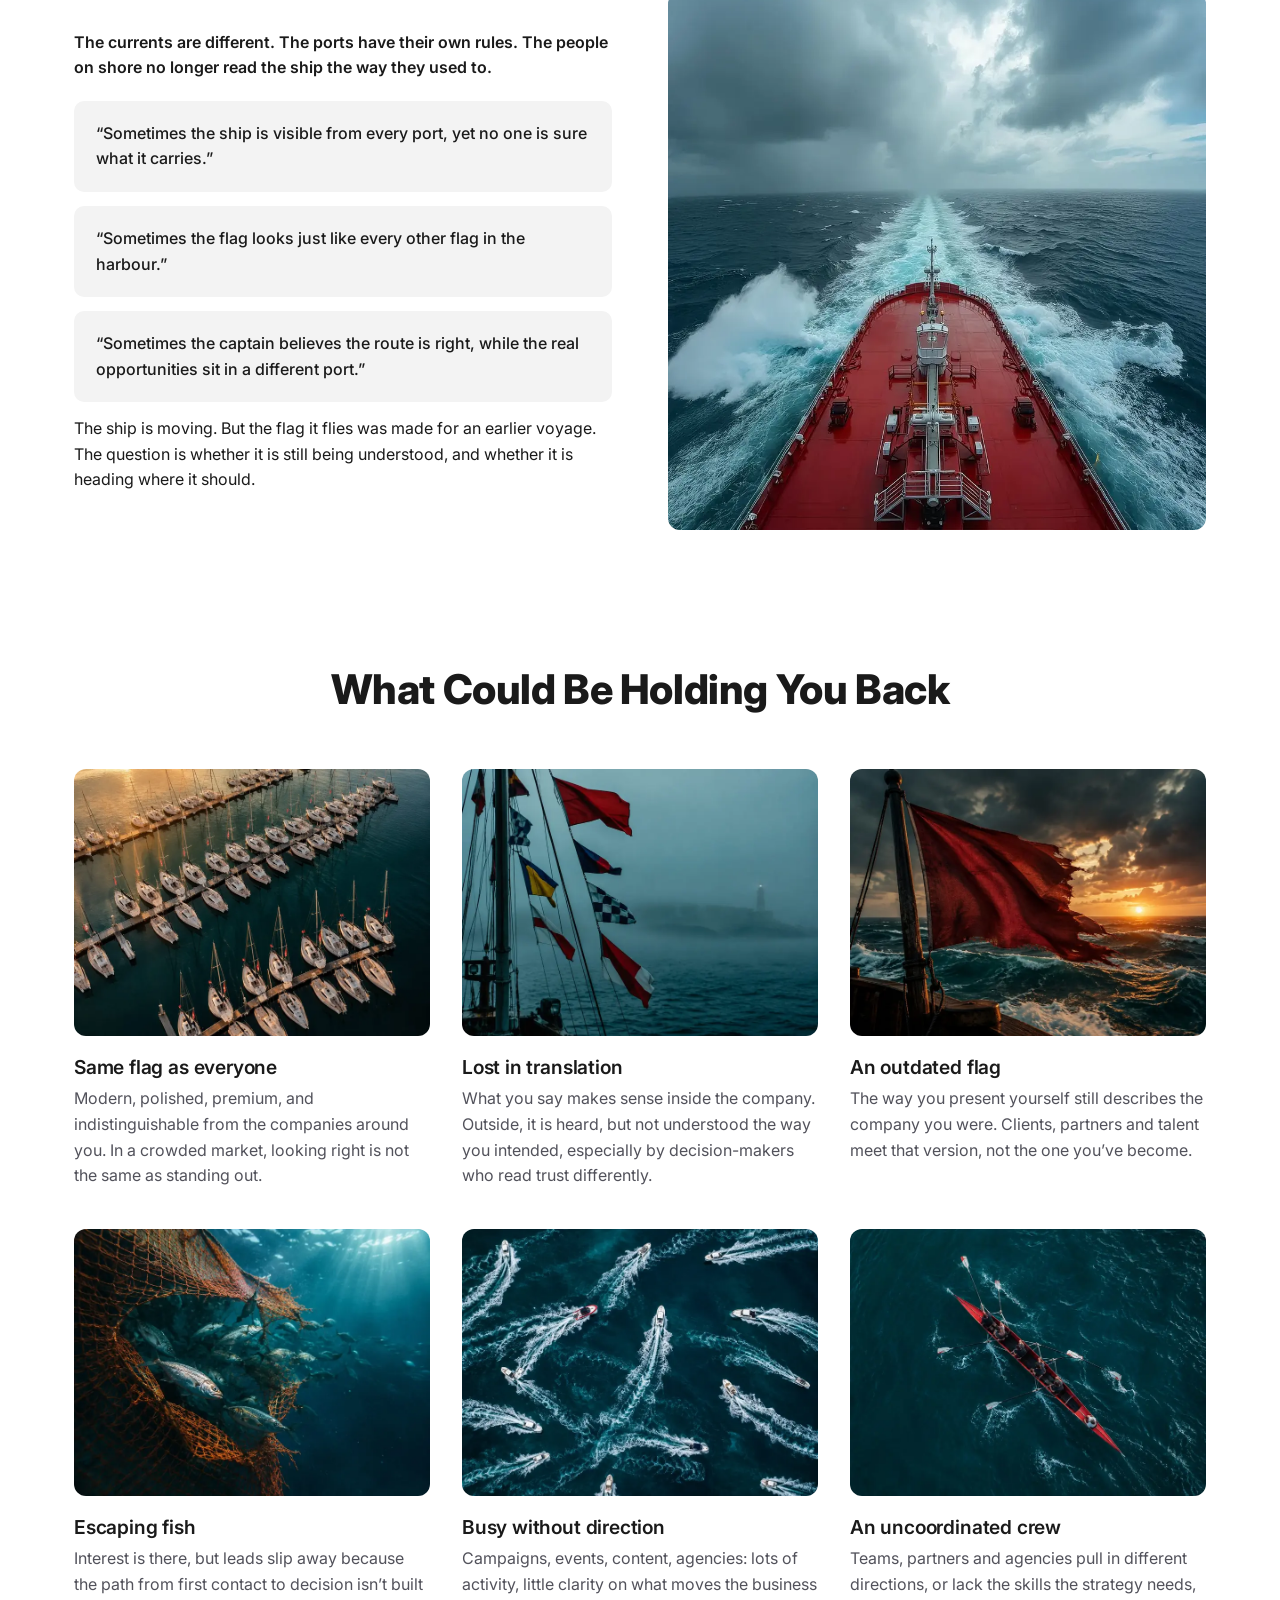
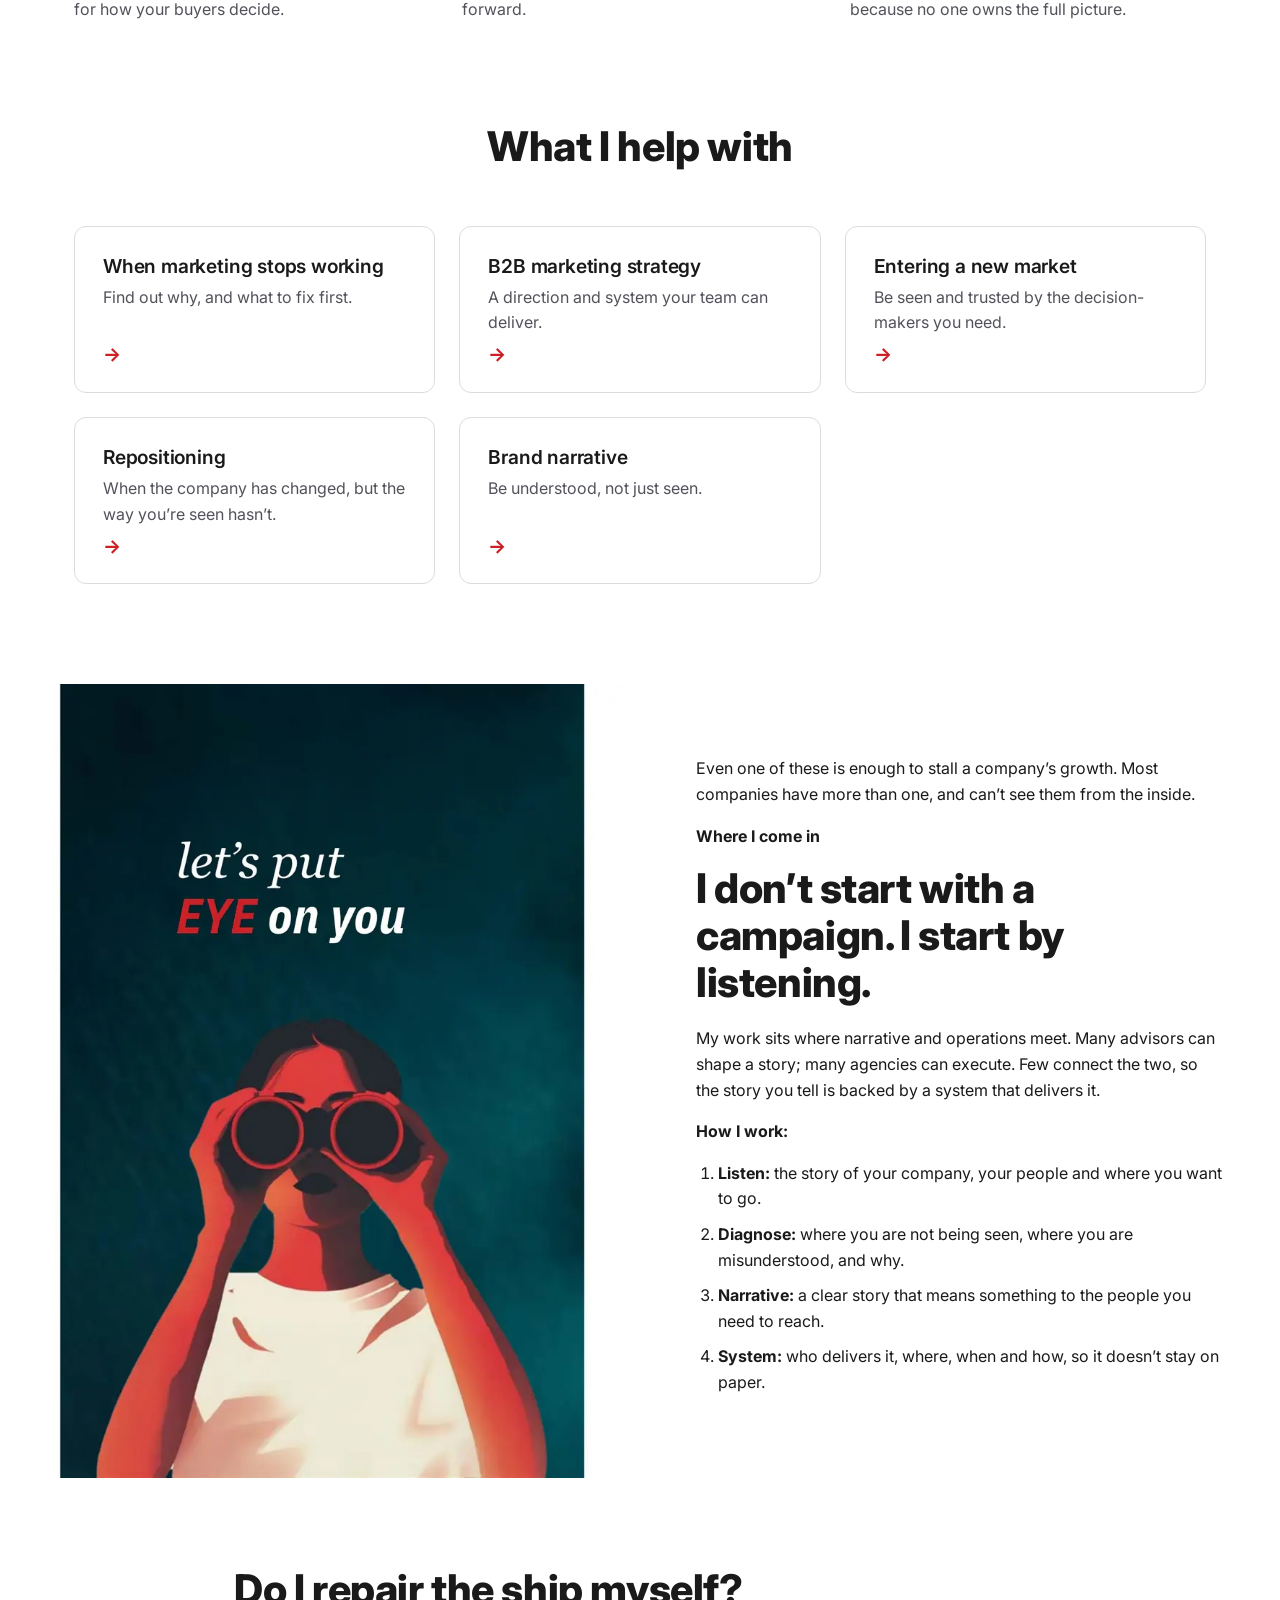
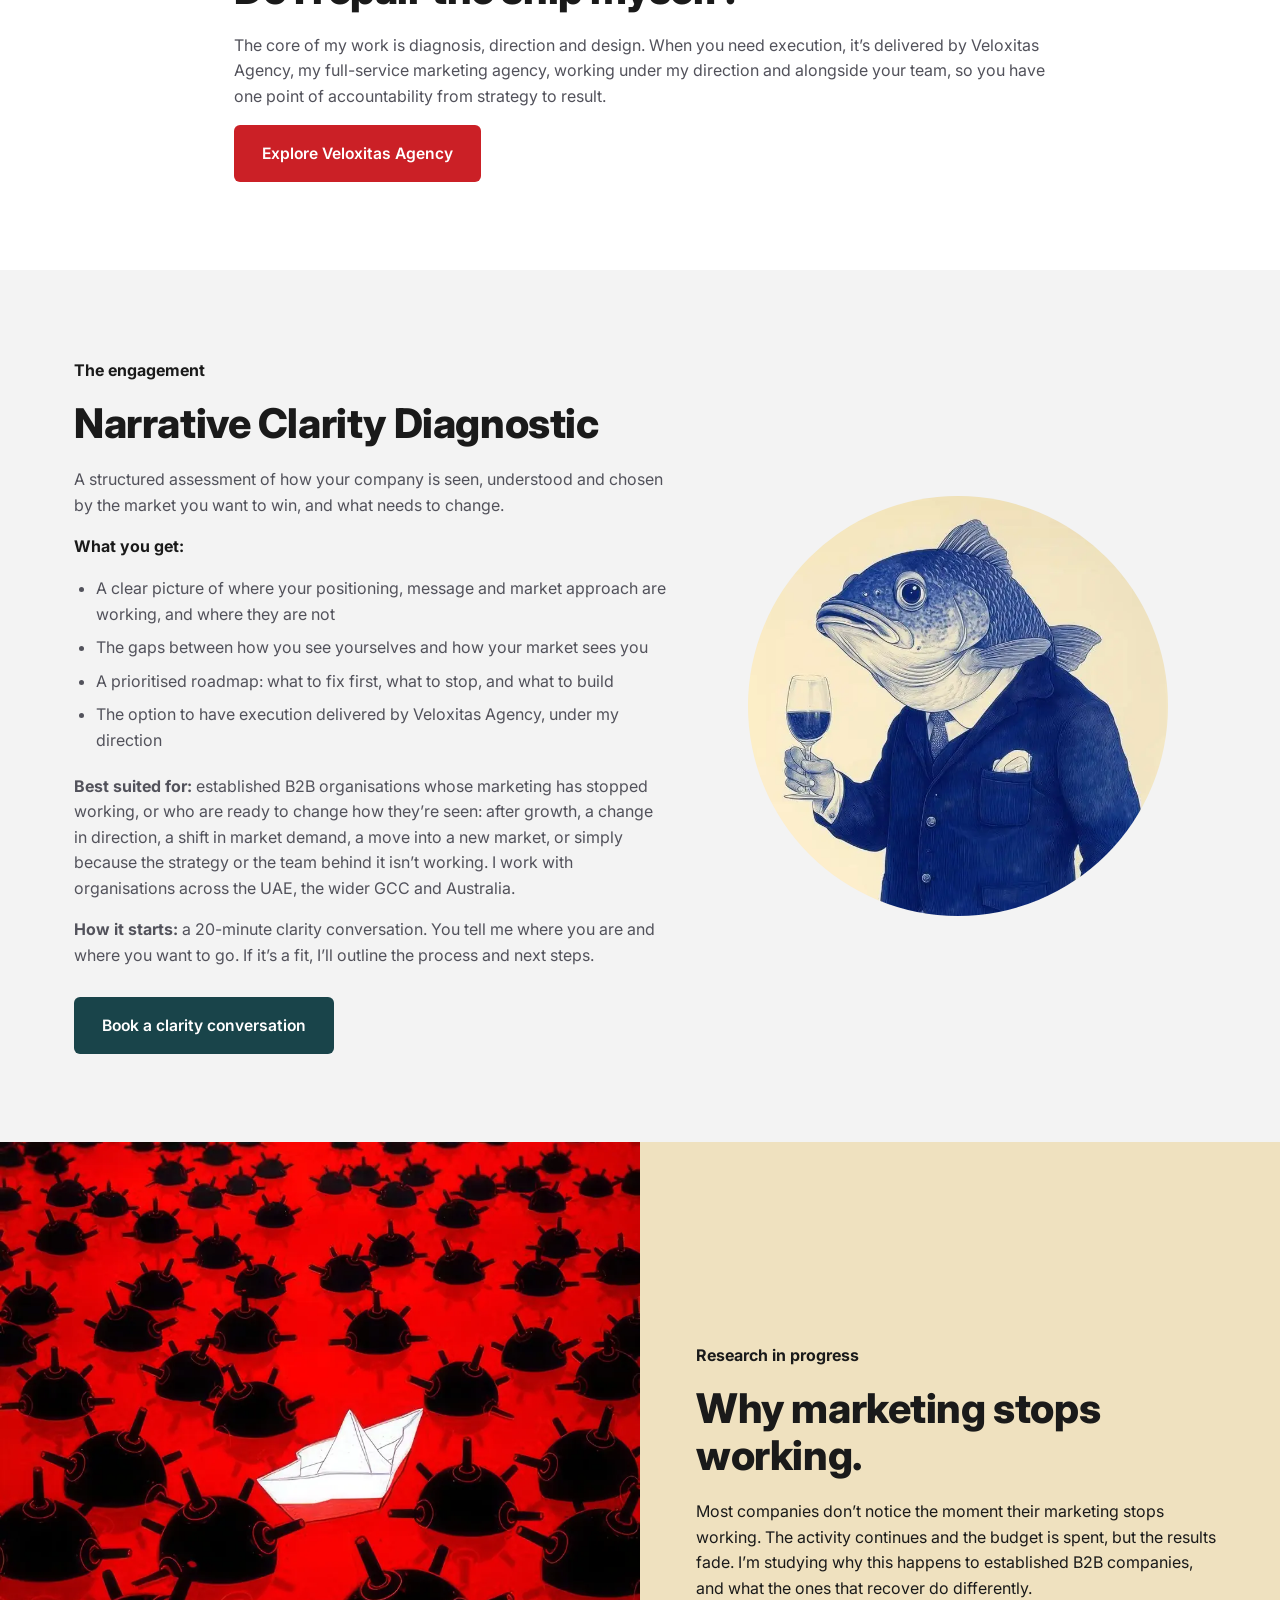
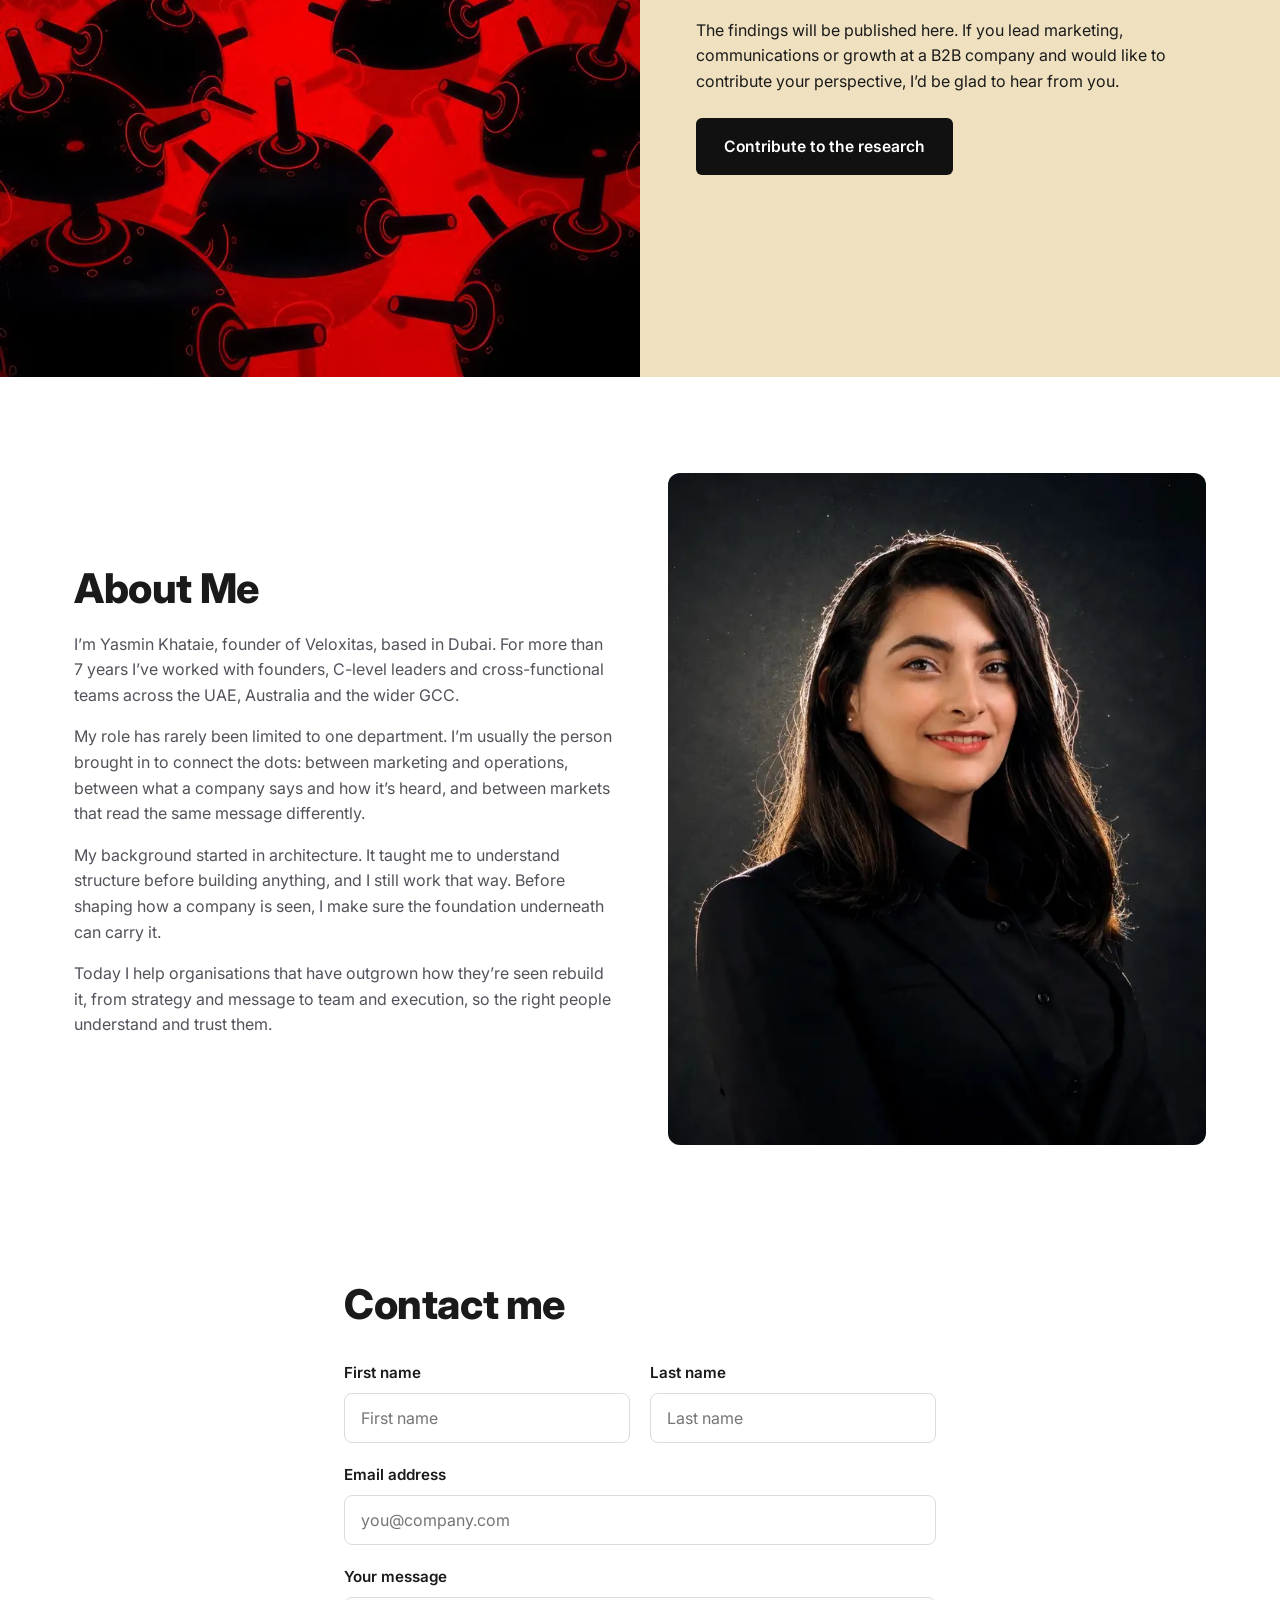
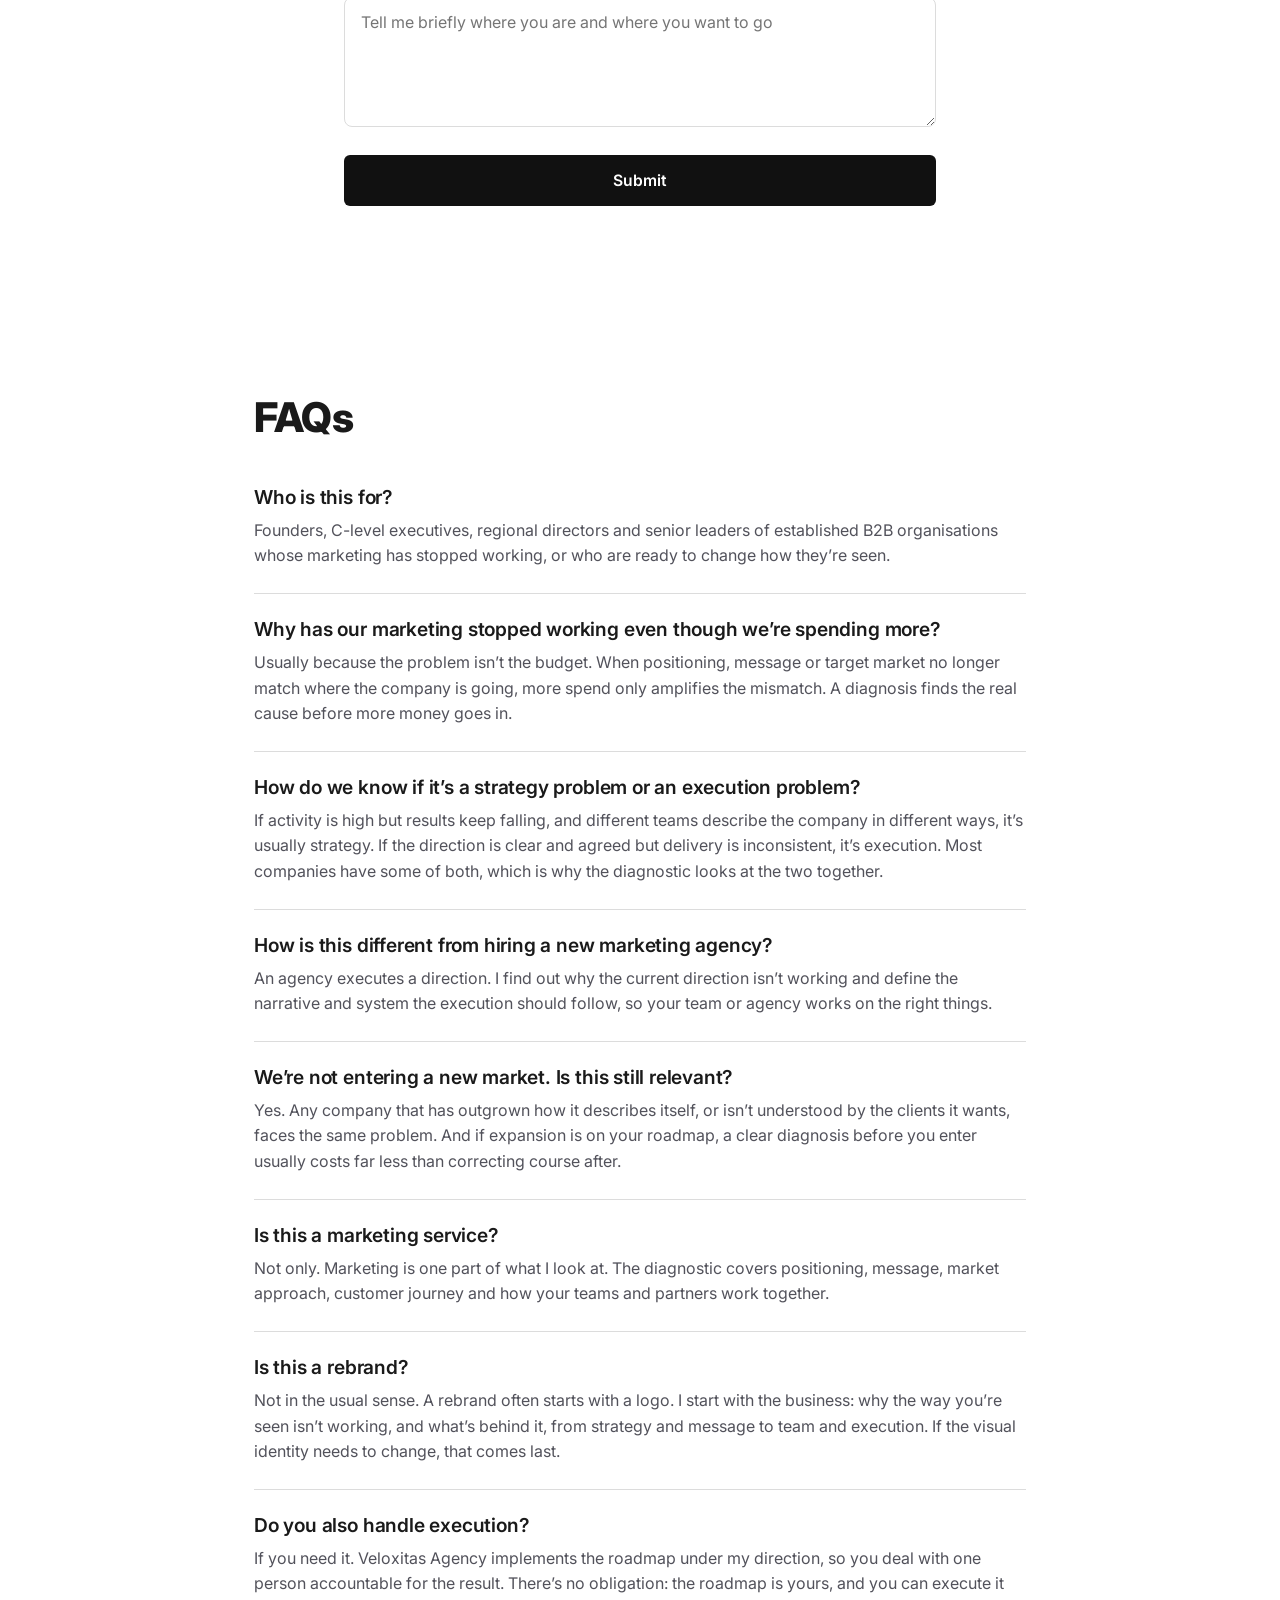
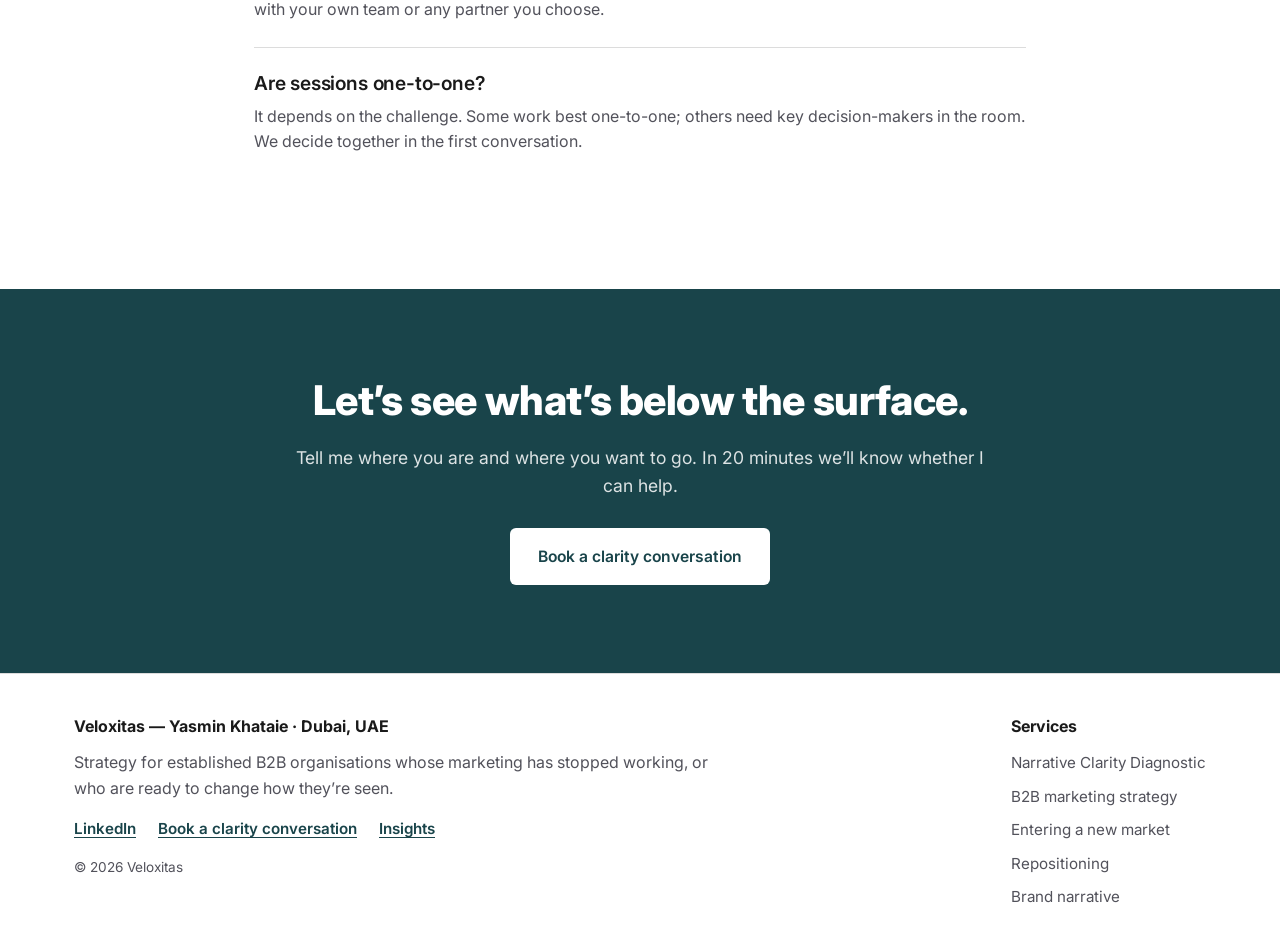
==== commit bace1acb: "Publish first Insights article: What Does a Marketing Strategist Do? Adds the article from Yasmin's " ====
--- a/index.html
+++ b/index.html
@@ -175,6 +175,7 @@
         <a href="#research">Research</a>
         <a href="#about">About</a>
         <a href="#faqs">FAQs</a>
+        <a href="/insights/">Insights</a>
       </nav>
       <!-- /BUILD:MAIN_NAV -->
       <a href="https://calendly.com/yasmin-veloxitas" target="_blank" rel="noopener" class="btn btn-dark nav-cta">Book a clarity conversation</a>
@@ -200,6 +201,7 @@
       <a href="#research">Research</a>
       <a href="#about">About</a>
       <a href="#faqs">FAQs</a>
+      <a href="/insights/">Insights</a>
       <a href="https://calendly.com/yasmin-veloxitas" target="_blank" rel="noopener" class="btn btn-dark">Book a clarity conversation</a>
     </nav>
     <!-- /BUILD:MOBILE_NAV -->
@@ -508,6 +510,7 @@
       <nav class="footer-links" aria-label="Footer">
         <a href="https://www.linkedin.com/in/yasmin-khataie/" target="_blank" rel="noopener">LinkedIn</a>
         <a href="https://calendly.com/yasmin-veloxitas" target="_blank" rel="noopener">Book a clarity conversation</a>
+        <a href="/insights/">Insights</a>
       </nav>
       <p class="footer-copy">&copy; 2026 Veloxitas</p>
     </div>
--- a/styles.css
+++ b/styles.css
@@ -439,7 +439,7 @@
 /* =========================================================
    Responsive
    ========================================================= */
-@media (max-width: 1100px) {
+@media (max-width: 1200px) {
   .main-nav { display: none; }
   .footer-inner { grid-template-columns: 1fr; }
   .nav-toggle { display: flex; }
@@ -512,6 +512,11 @@
 .article-body p, .article-body li { color: var(--text); }
 .article-body ul, .article-body ol { padding-left: 22px; margin: 0 0 16px; }
 .article-body a { color: var(--teal); text-decoration: underline; text-underline-offset: 3px; }
+.article-body .table-scroll { overflow-x: auto; margin: 8px 0 24px; }
+.article-body table { width: 100%; min-width: 560px; border-collapse: collapse; font-size: 0.97rem; }
+.article-body th, .article-body td { padding: 12px 14px; border-bottom: 1px solid var(--border); text-align: left; vertical-align: top; color: var(--text); }
+.article-body thead th { background: var(--gray-bg); font-weight: 700; }
+.article-body tbody td:first-child { font-weight: 600; }
 .article-faq { margin-top: 48px; }
 .author-box { display: flex; gap: 20px; align-items: center; margin-top: 56px; padding: 24px; border: 1px solid var(--border); border-radius: 12px; }
 .author-box img { width: 88px; height: 88px; border-radius: 50%; object-fit: cover; flex-shrink: 0; }
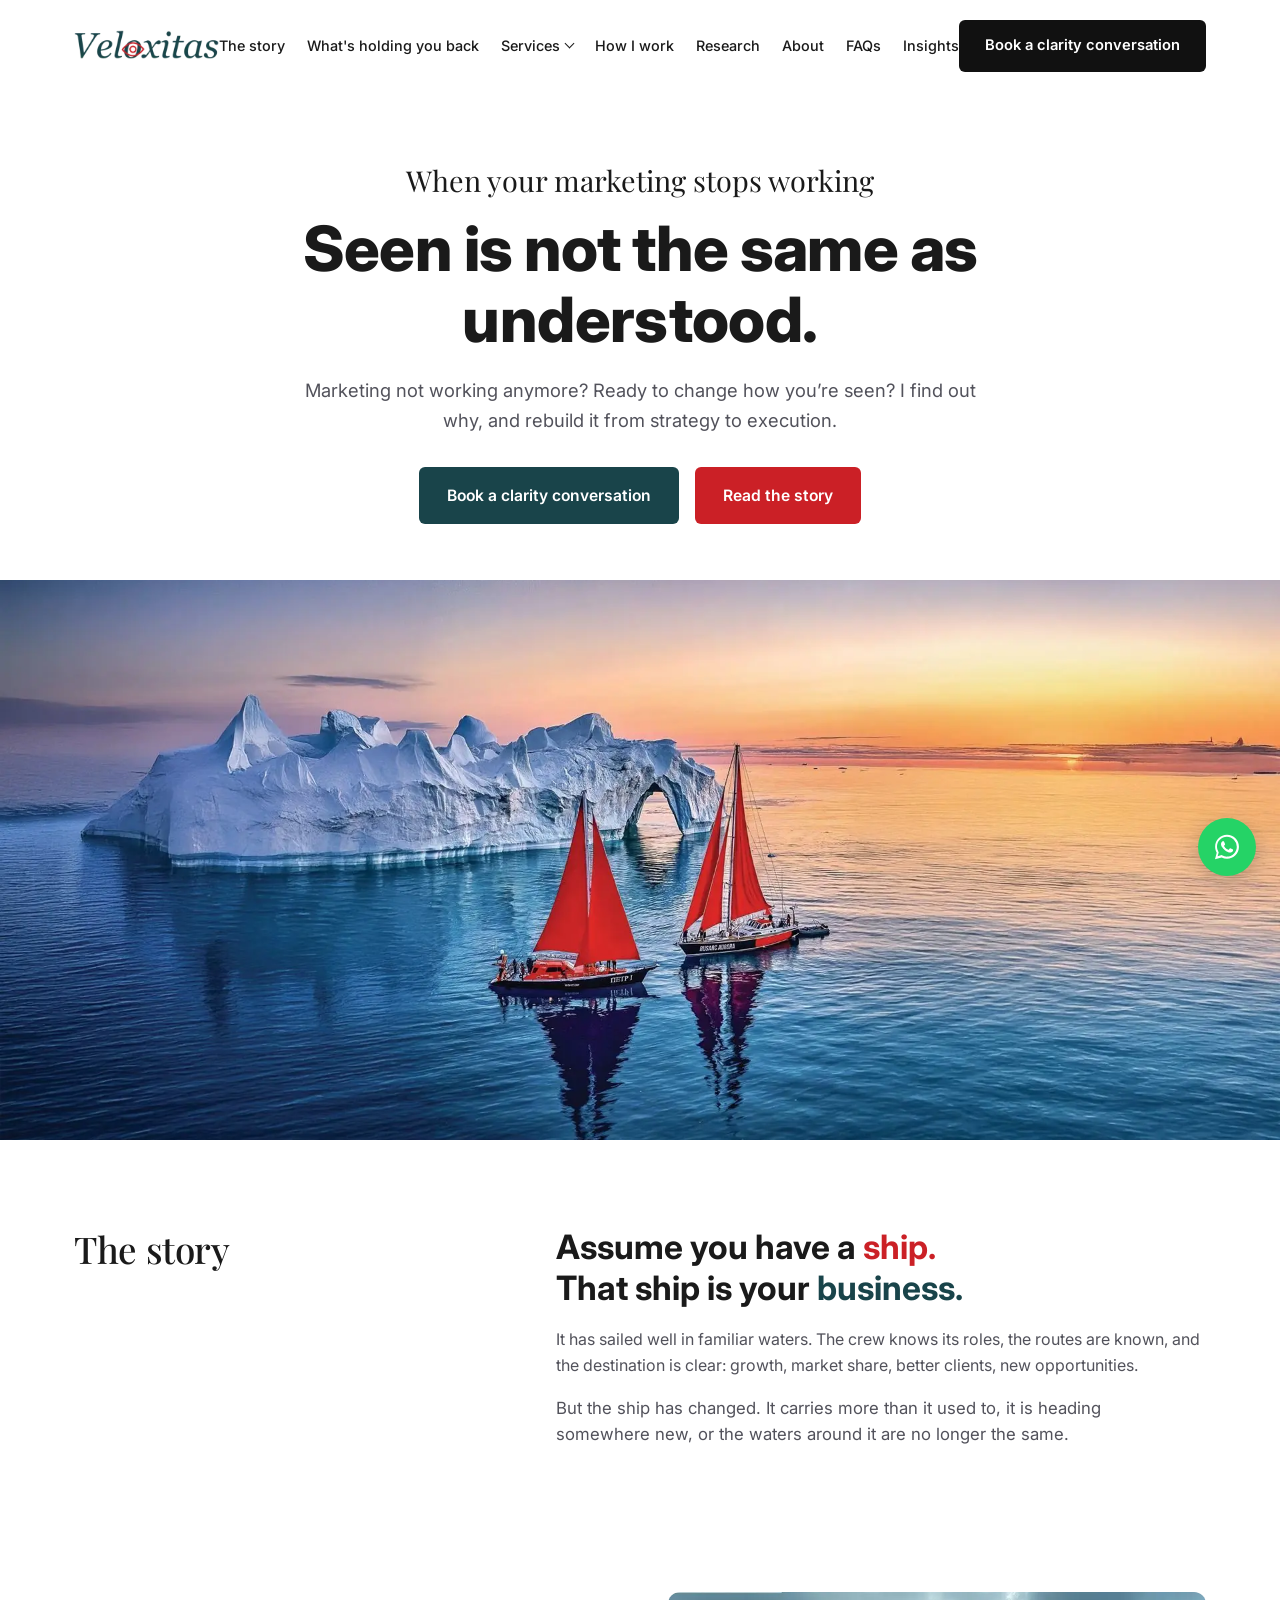
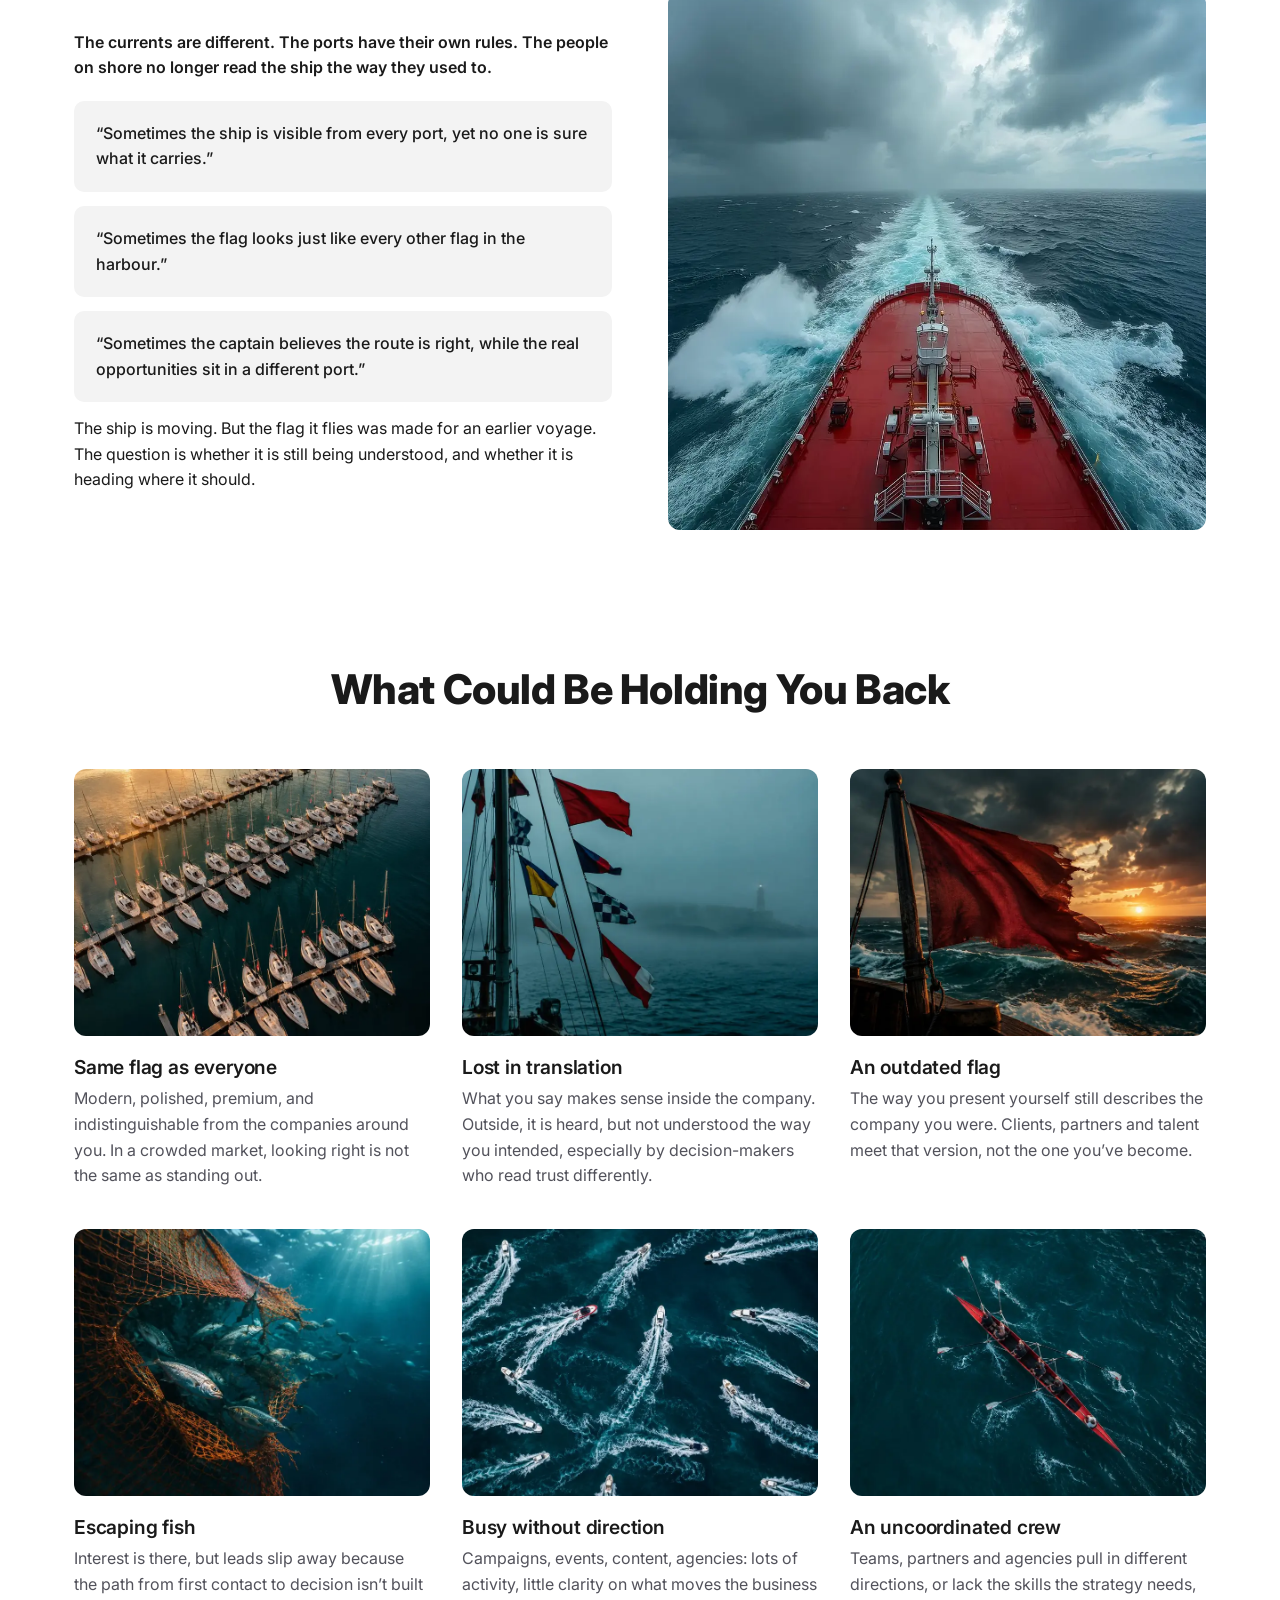
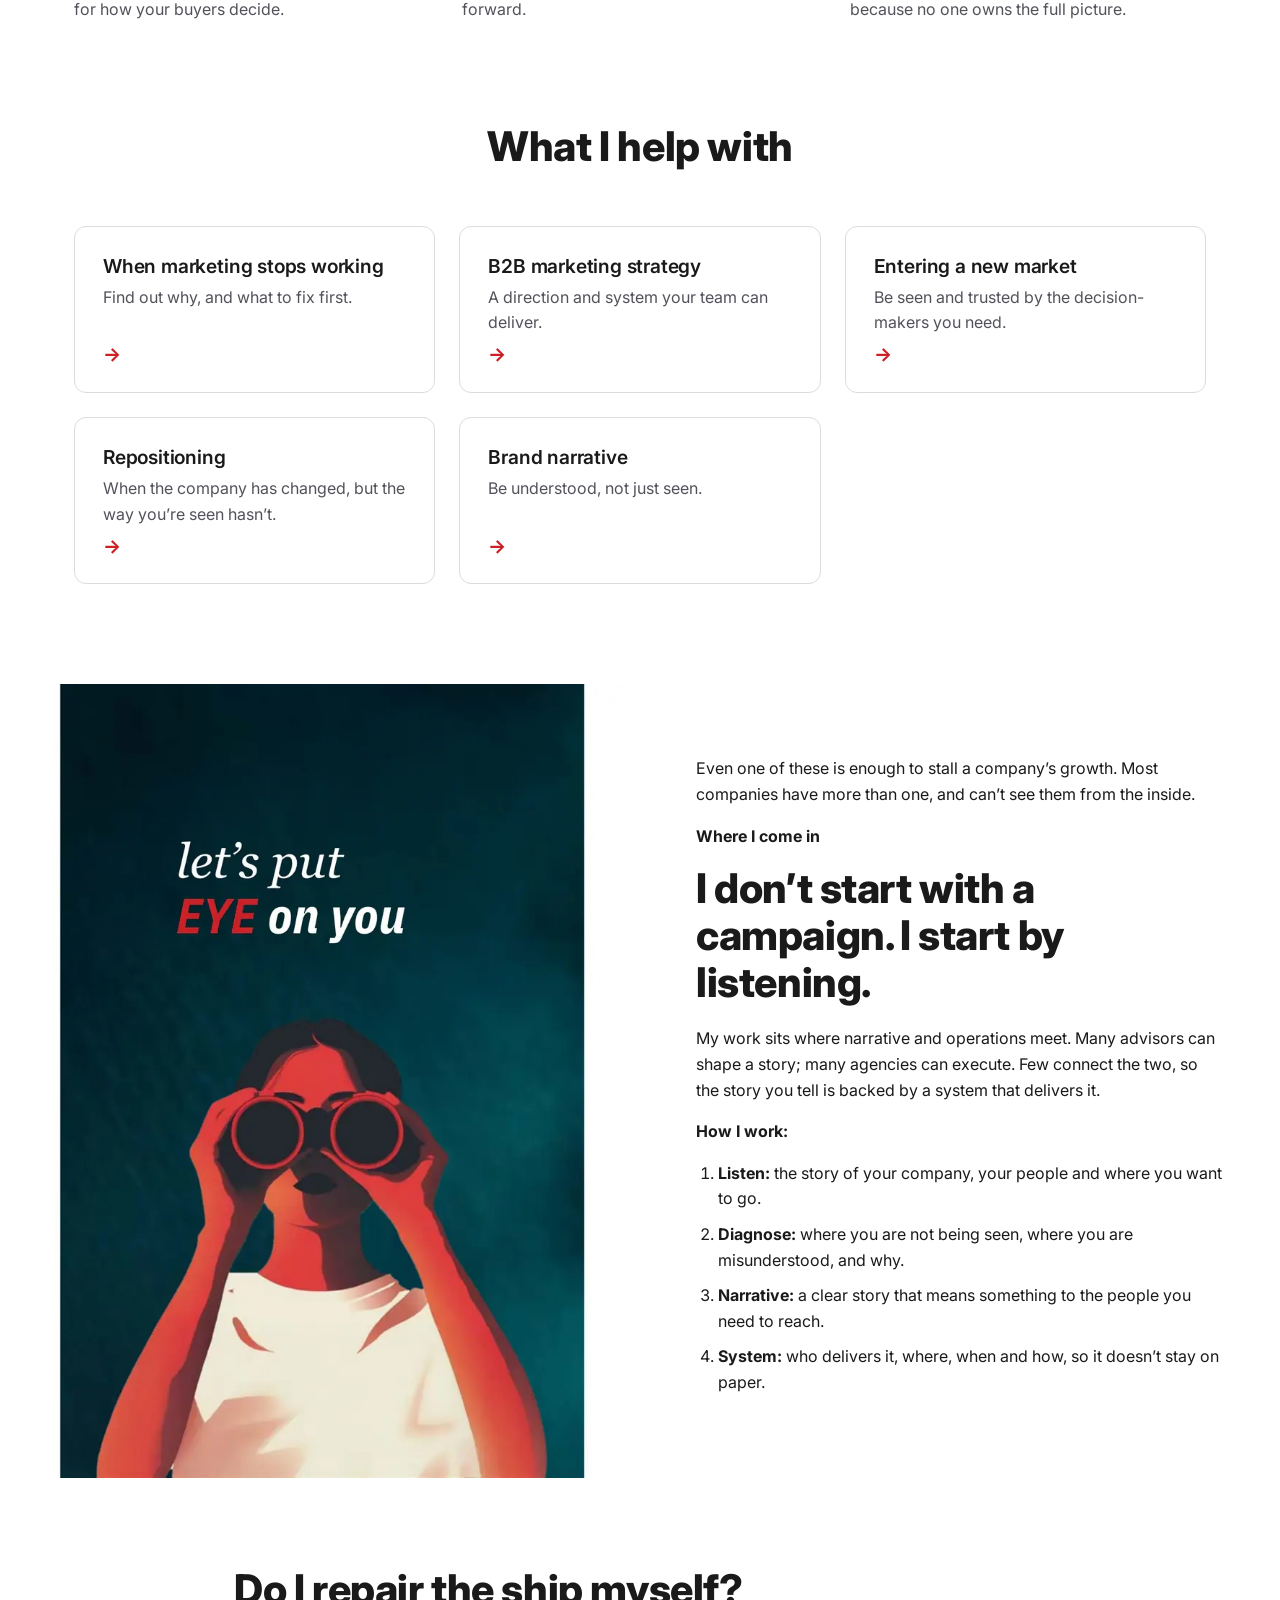
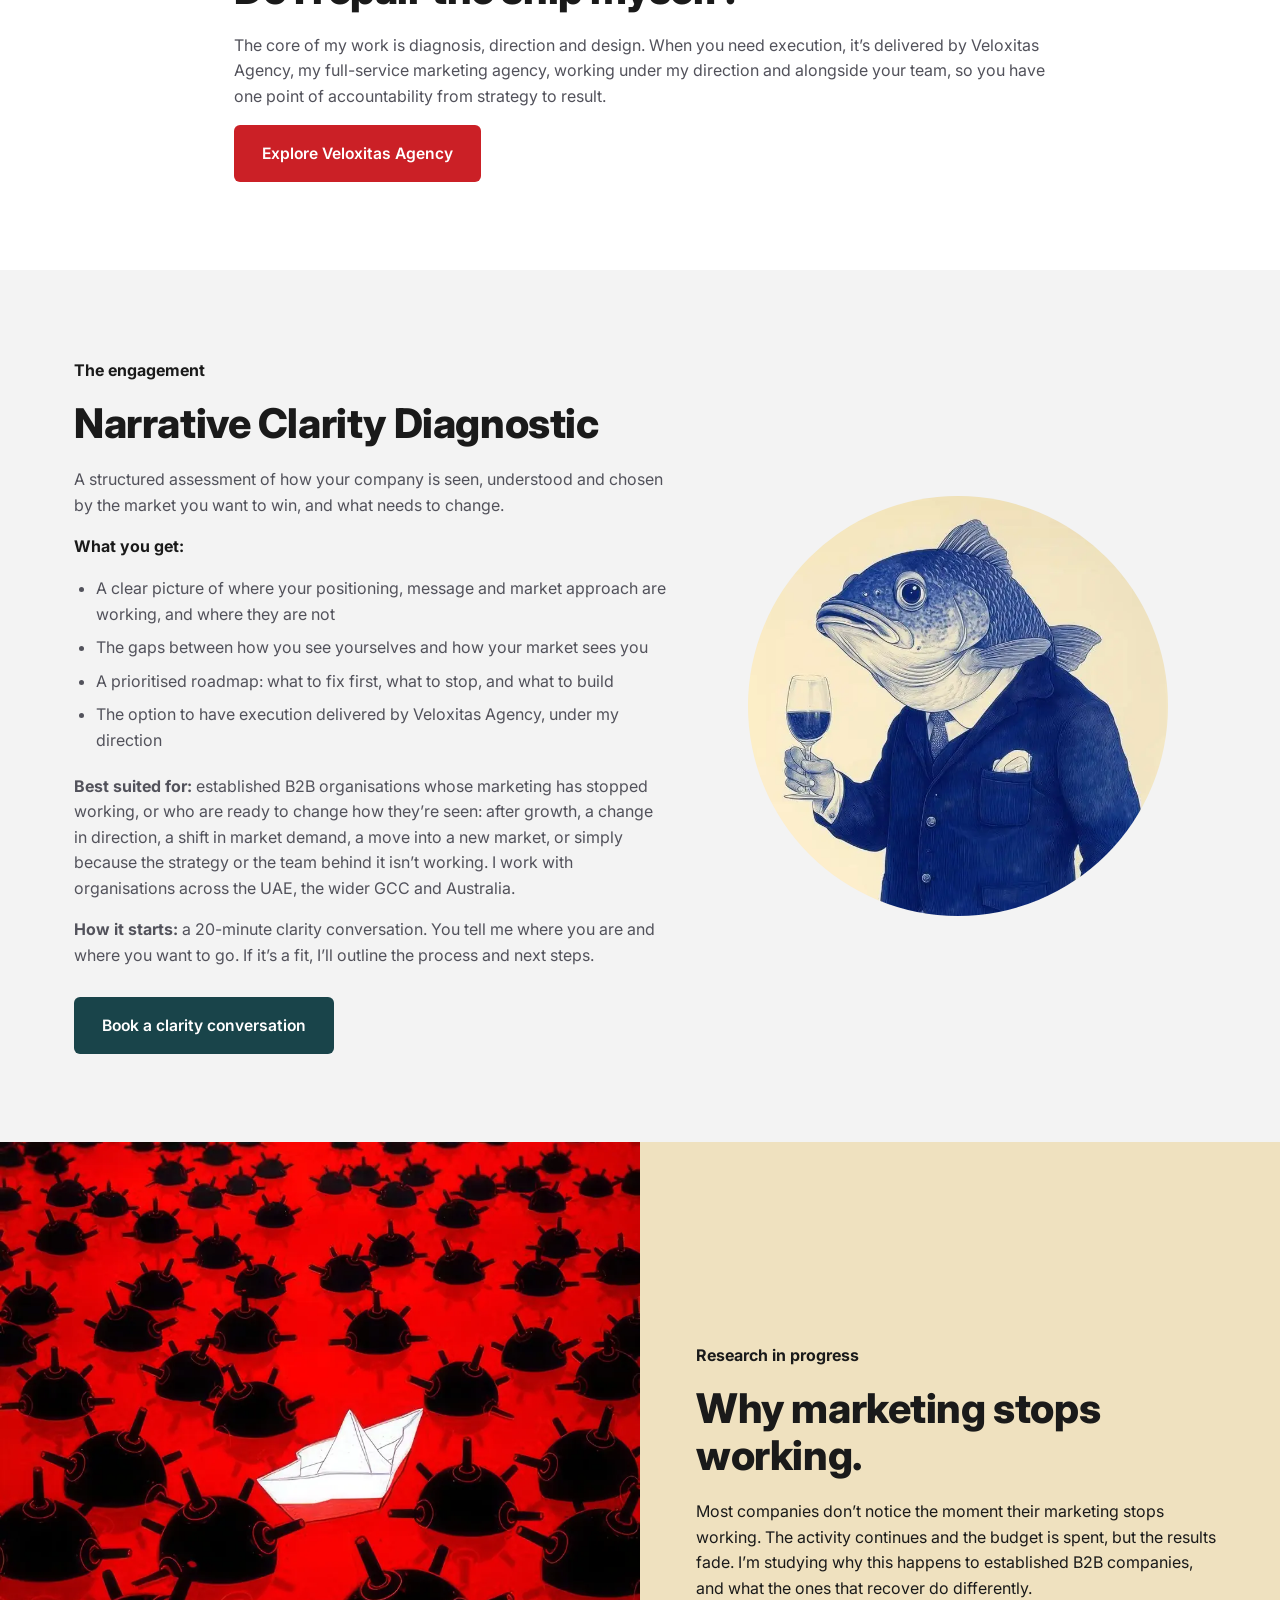
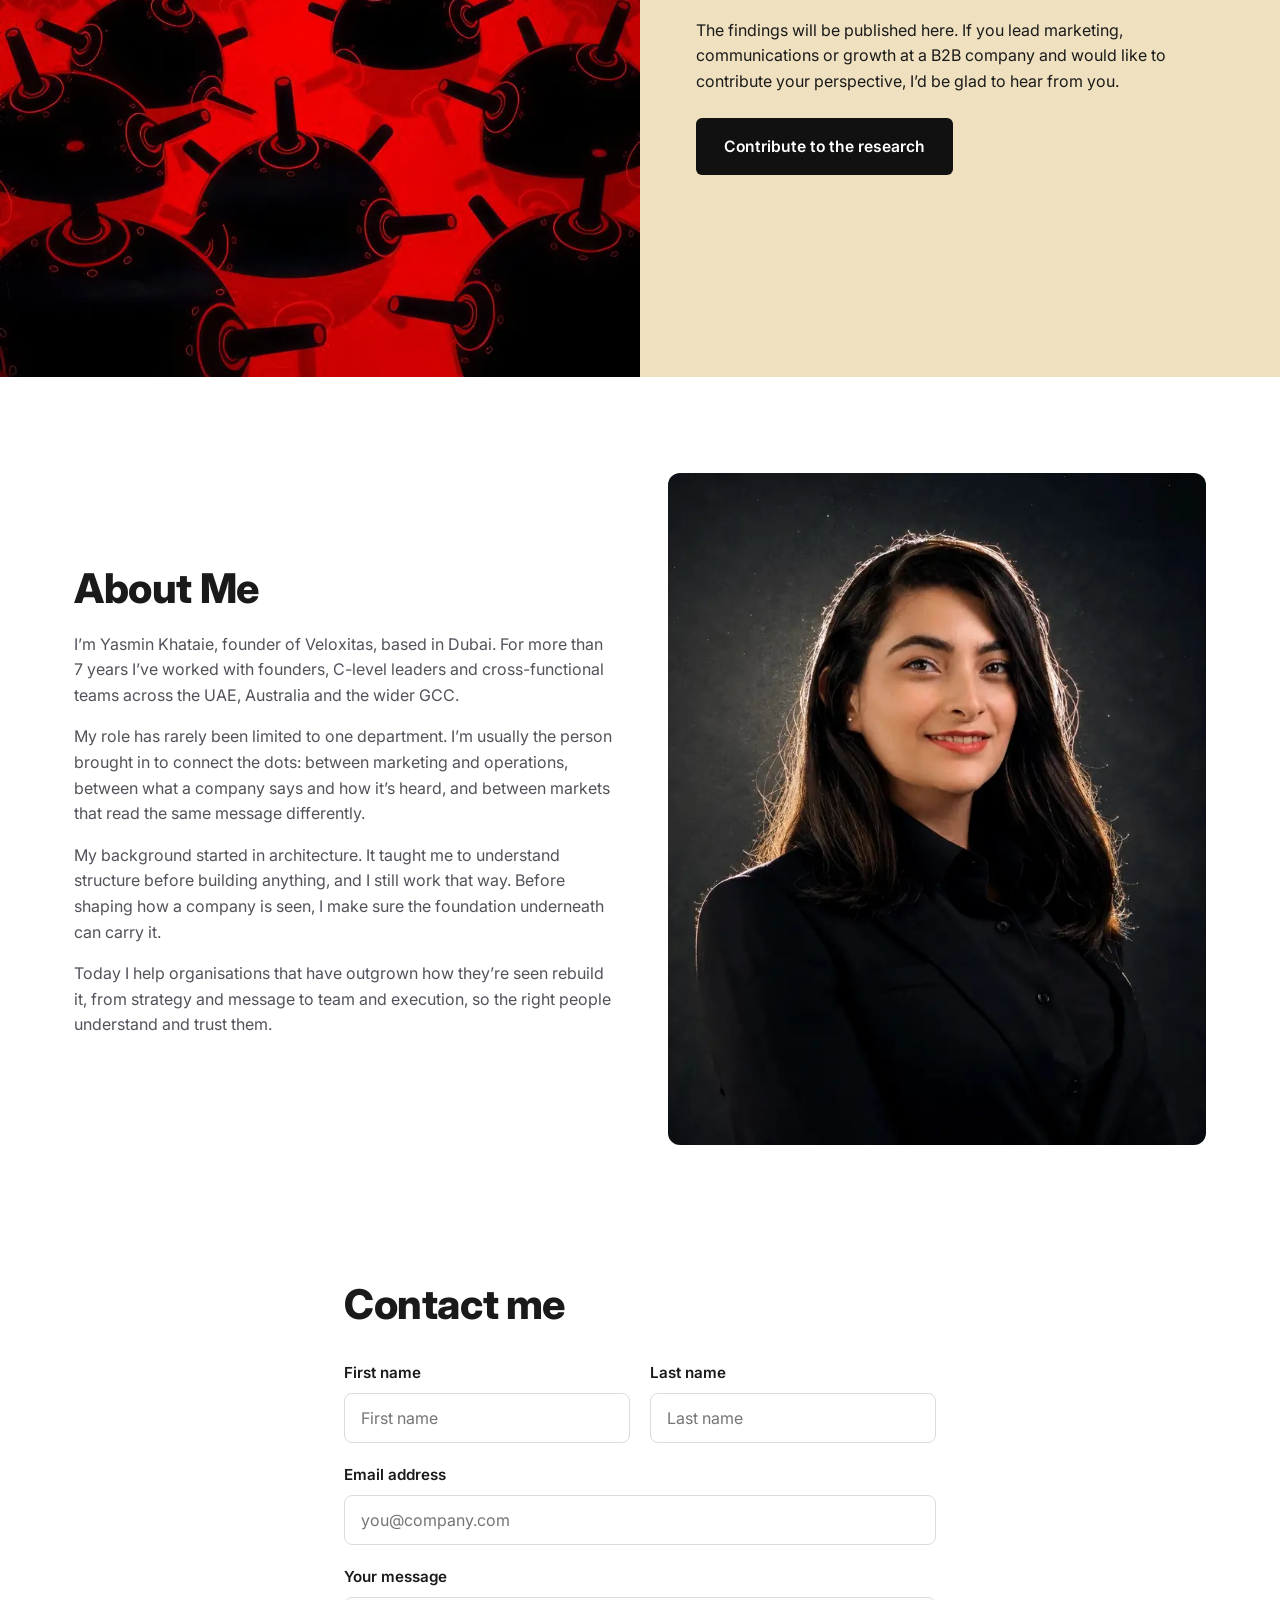
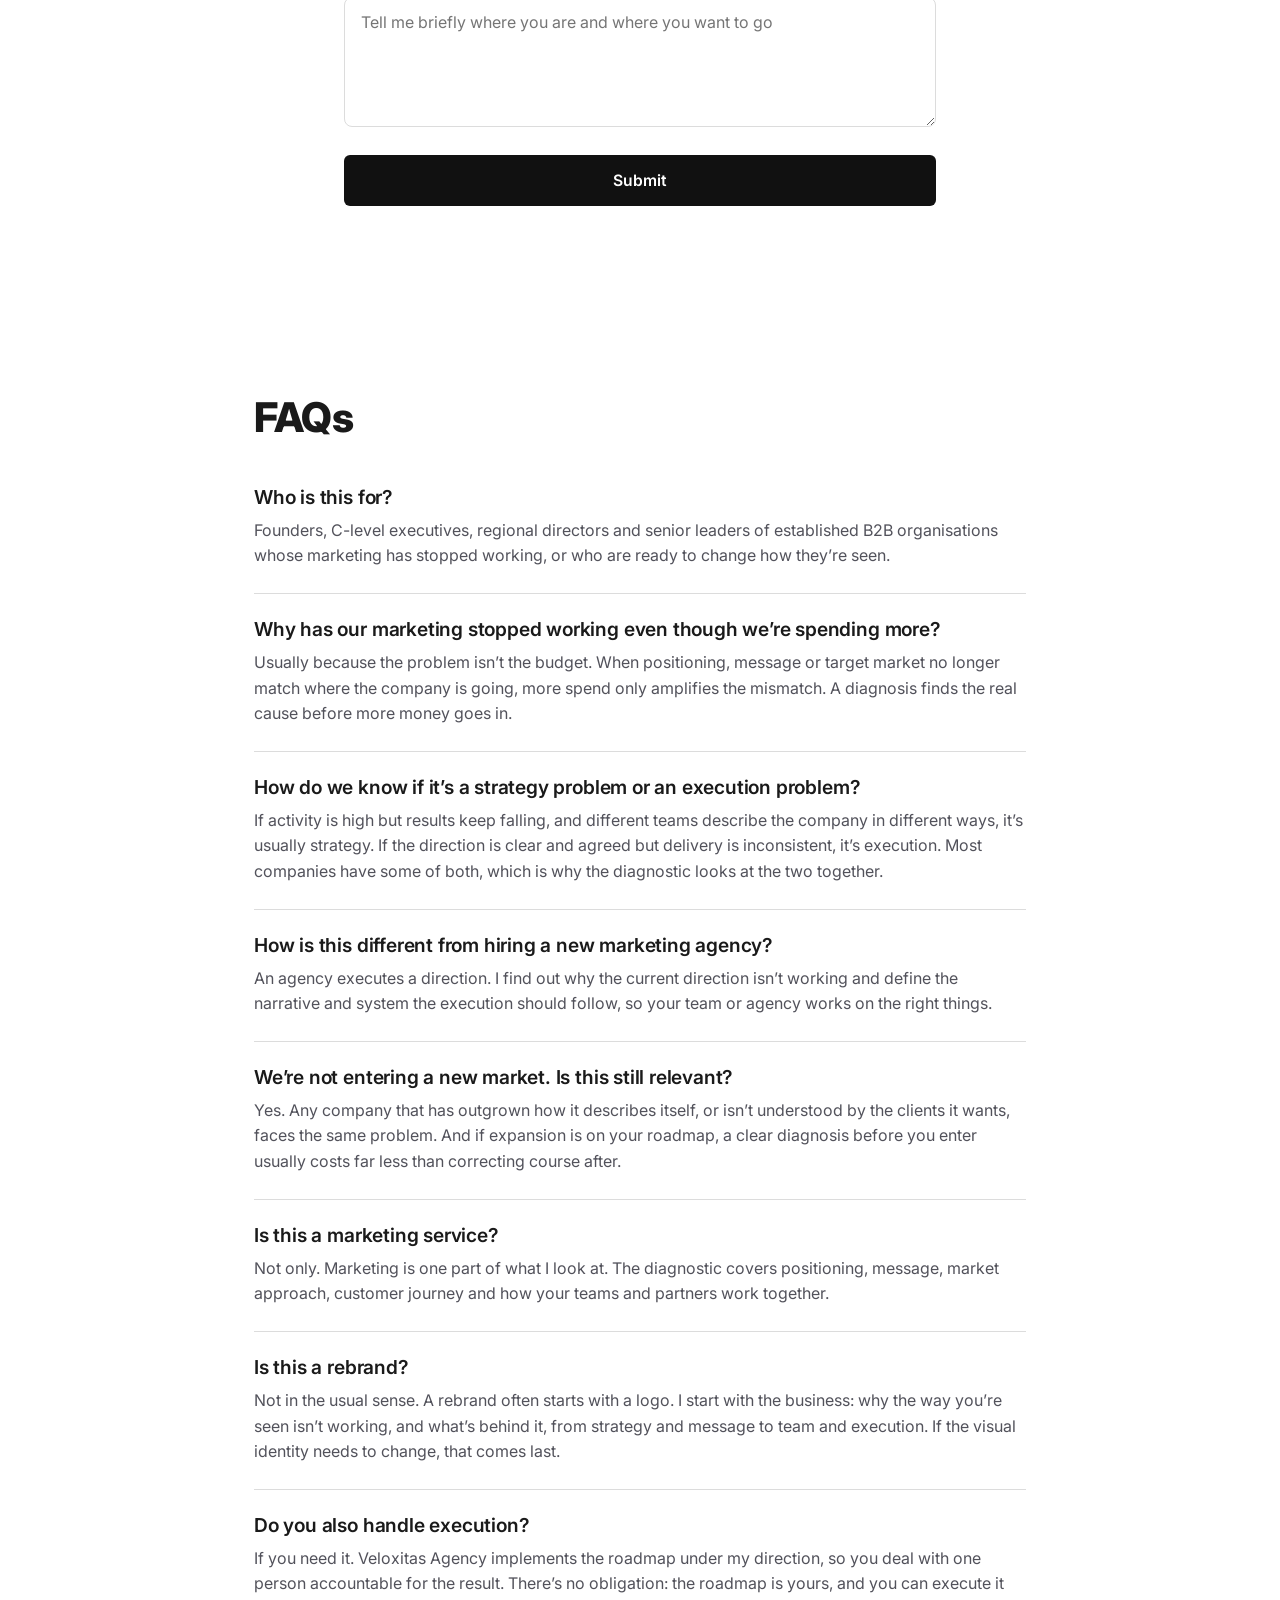
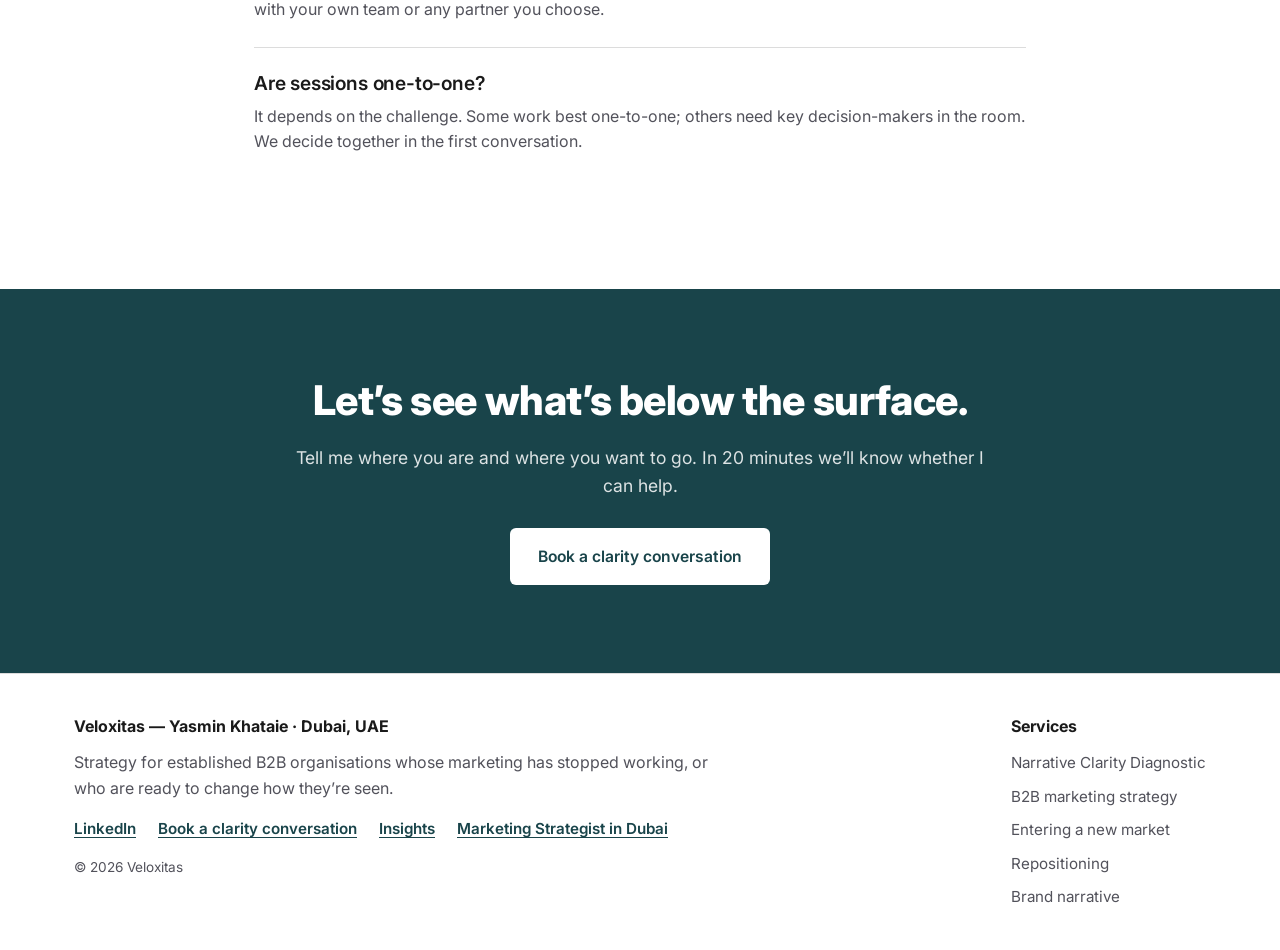
==== commit 9f9d78ee: "Add /marketing-strategist-dubai page (not yet live) New page built from content/marketing-strategist" ====
--- a/index.html
+++ b/index.html
@@ -511,6 +511,7 @@
         <a href="https://www.linkedin.com/in/yasmin-khataie/" target="_blank" rel="noopener">LinkedIn</a>
         <a href="https://calendly.com/yasmin-veloxitas" target="_blank" rel="noopener">Book a clarity conversation</a>
         <a href="/insights/">Insights</a>
+        <a href="/marketing-strategist-dubai">Marketing Strategist in Dubai</a>
       </nav>
       <p class="footer-copy">&copy; 2026 Veloxitas</p>
     </div>
--- a/styles.css
+++ b/styles.css
@@ -513,6 +513,13 @@
 .article-body ul, .article-body ol { padding-left: 22px; margin: 0 0 16px; }
 .article-body a { color: var(--teal); text-decoration: underline; text-underline-offset: 3px; }
 .article-body .table-scroll { overflow-x: auto; margin: 8px 0 24px; }
+.article-hero-image { margin: 40px 0 8px; }
+.article-page .short-answer { margin-bottom: 40px; }
+.article-hero-image + .container .article-body { margin-top: 40px; }
+.article-body p > img:only-child { width: 100%; border-radius: 12px; margin: 12px 0 4px; }
+.article-body figure { margin: 28px 0; }
+.article-body figure img { width: 100%; border-radius: 12px; }
+.article-body figcaption { font-size: 0.88rem; color: var(--text-muted); margin-top: 8px; }
 .article-body table { width: 100%; min-width: 560px; border-collapse: collapse; font-size: 0.97rem; }
 .article-body th, .article-body td { padding: 12px 14px; border-bottom: 1px solid var(--border); text-align: left; vertical-align: top; color: var(--text); }
 .article-body thead th { background: var(--gray-bg); font-weight: 700; }
@@ -627,3 +634,68 @@
 }
 
 @media print { .whatsapp-button { display: none; } }
+
+/* -------- /marketing-strategist-dubai (generated by scripts/build.py) -------- */
+.ms-hero { padding: 56px 0 72px; }
+.ms-hero-grid { display: grid; grid-template-columns: 1.15fr 0.85fr; gap: 56px; align-items: center; }
+.ms-hero h1 { font-size: clamp(2.3rem, 5vw, 3.6rem); margin-bottom: 14px; }
+.ms-subhead {
+  font-family: var(--font-serif);
+  font-style: italic;
+  font-size: clamp(1.2rem, 2.2vw, 1.5rem);
+  line-height: 1.4;
+  color: var(--teal);
+  margin-bottom: 20px;
+}
+.ms-intro { font-size: 1.08rem; color: var(--text); margin-bottom: 28px; max-width: 620px; }
+.ms-hero-photo img { width: 100%; aspect-ratio: 4/5; object-fit: cover; border-radius: 12px; }
+
+.ms-section { padding: 80px 0; }
+.ms-cream { background: var(--cream); }
+.ms-cream p, .ms-cream li { color: var(--text); }
+.ms-narrow { max-width: 860px; }
+.ms-section p, .ms-section li { font-size: 1.04rem; }
+
+.ms-cards { display: grid; grid-template-columns: repeat(3, 1fr); gap: 24px; margin-top: 8px; }
+.ms-card { background: #fff; border-radius: 12px; padding: 28px; }
+.ms-card h3 { margin-bottom: 10px; }
+.ms-card p { margin-bottom: 0; color: var(--text-muted); }
+
+.ms-steps { list-style: none; margin: 8px 0 0; padding: 0; display: grid; grid-template-columns: repeat(4, 1fr); gap: 24px; }
+.ms-step { border-top: 3px solid var(--teal); padding-top: 18px; }
+.ms-step-number {
+  display: inline-flex;
+  align-items: center;
+  justify-content: center;
+  width: 36px;
+  height: 36px;
+  border-radius: 50%;
+  background: var(--teal);
+  color: #fff;
+  font-weight: 700;
+  margin-bottom: 14px;
+}
+.ms-step p { margin: 0; color: var(--text-muted); }
+.ms-step strong { display: block; color: var(--text); margin-bottom: 4px; }
+.ms-step a { color: var(--teal); text-decoration: underline; text-underline-offset: 3px; }
+
+.ms-work-list li { margin-bottom: 14px; }
+.ms-why { list-style: none; margin: 0; padding: 0; display: flex; flex-direction: column; gap: 14px; }
+.ms-why-item { padding-left: 18px; border-left: 3px solid var(--red); color: var(--text); }
+
+.ms-cta .btn-red { background: var(--red); color: #fff; }
+.ms-contact { margin: 24px 0 0 !important; font-size: 1rem !important; }
+.ms-contact a { color: #fff; text-decoration: underline; text-underline-offset: 3px; }
+
+@media (max-width: 900px) {
+  .ms-hero-grid { grid-template-columns: 1fr; gap: 32px; }
+  .ms-hero-photo { max-width: 420px; }
+  .ms-cards { grid-template-columns: 1fr; }
+  .ms-steps { grid-template-columns: repeat(2, 1fr); }
+}
+@media (max-width: 600px) {
+  .ms-hero { padding: 32px 0 48px; }
+  .ms-section { padding: 56px 0; }
+  .ms-steps { grid-template-columns: 1fr; }
+  .ms-card { padding: 22px; }
+}
